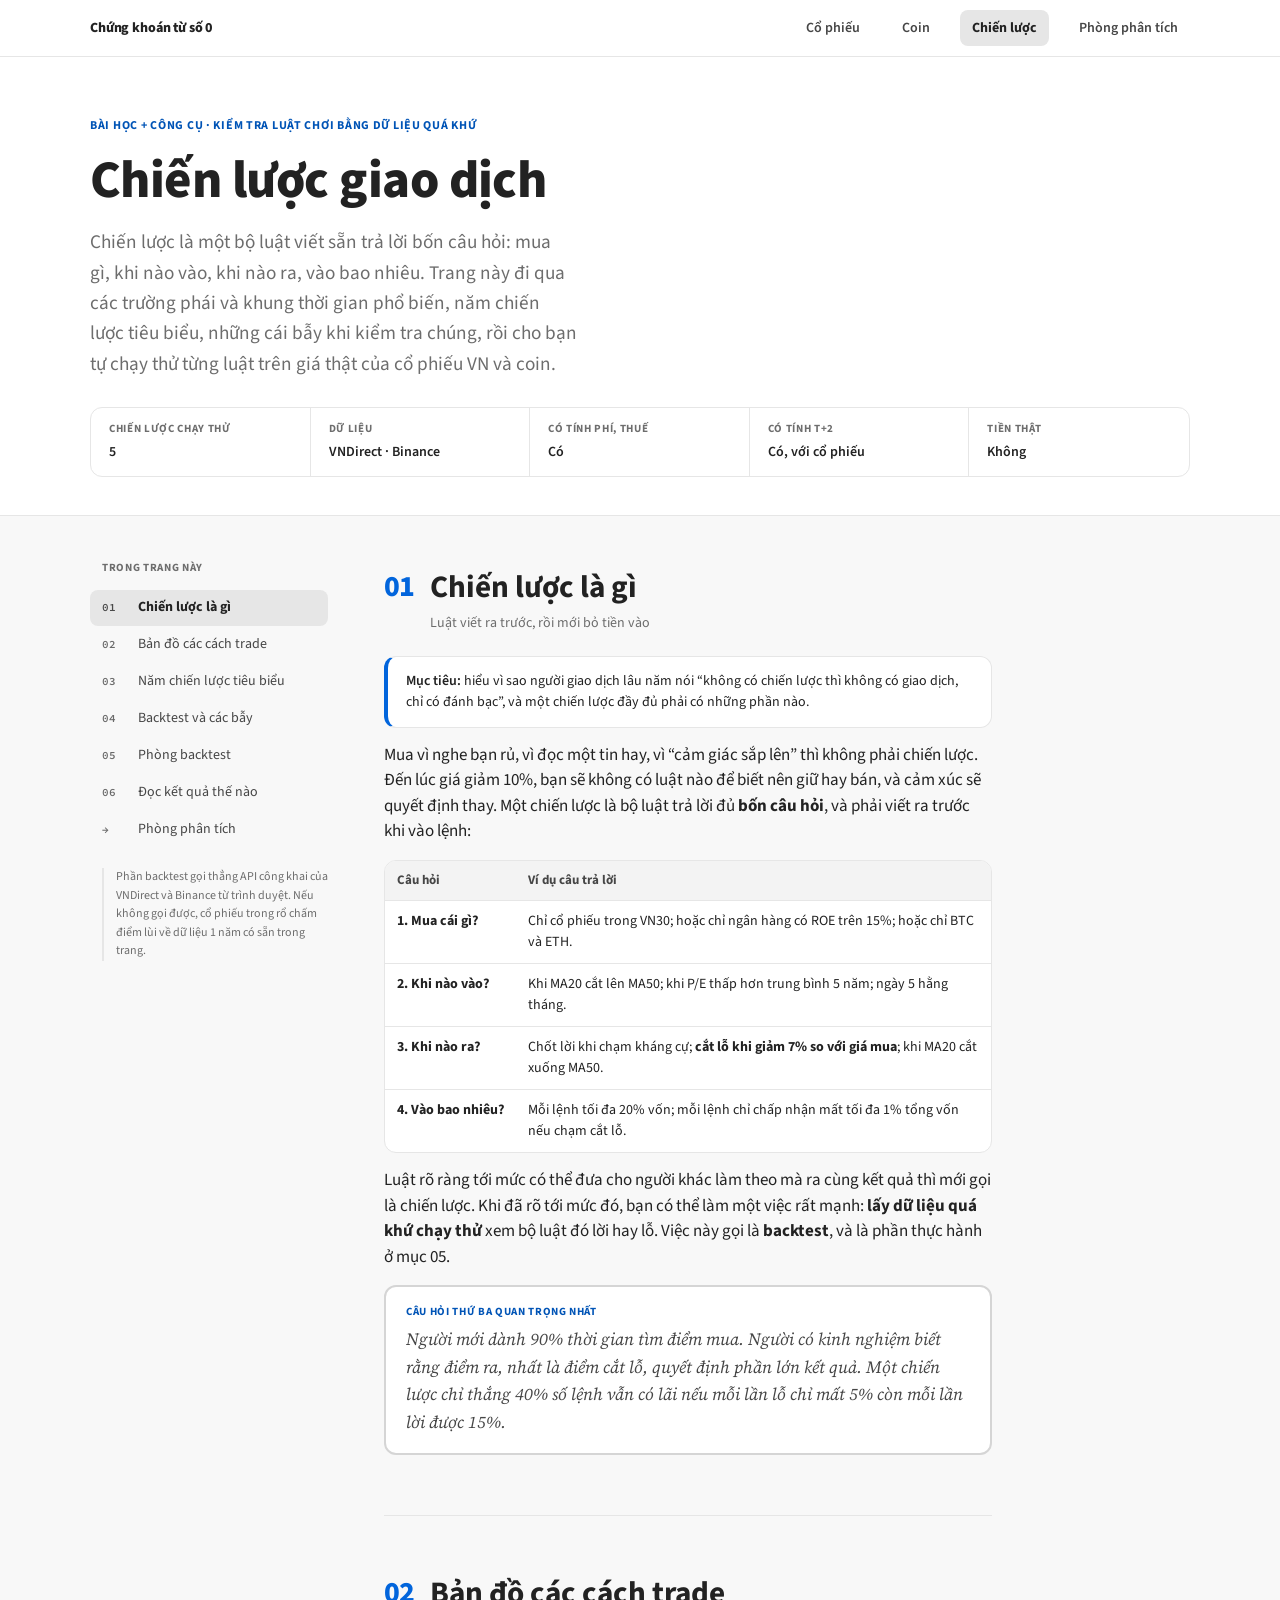
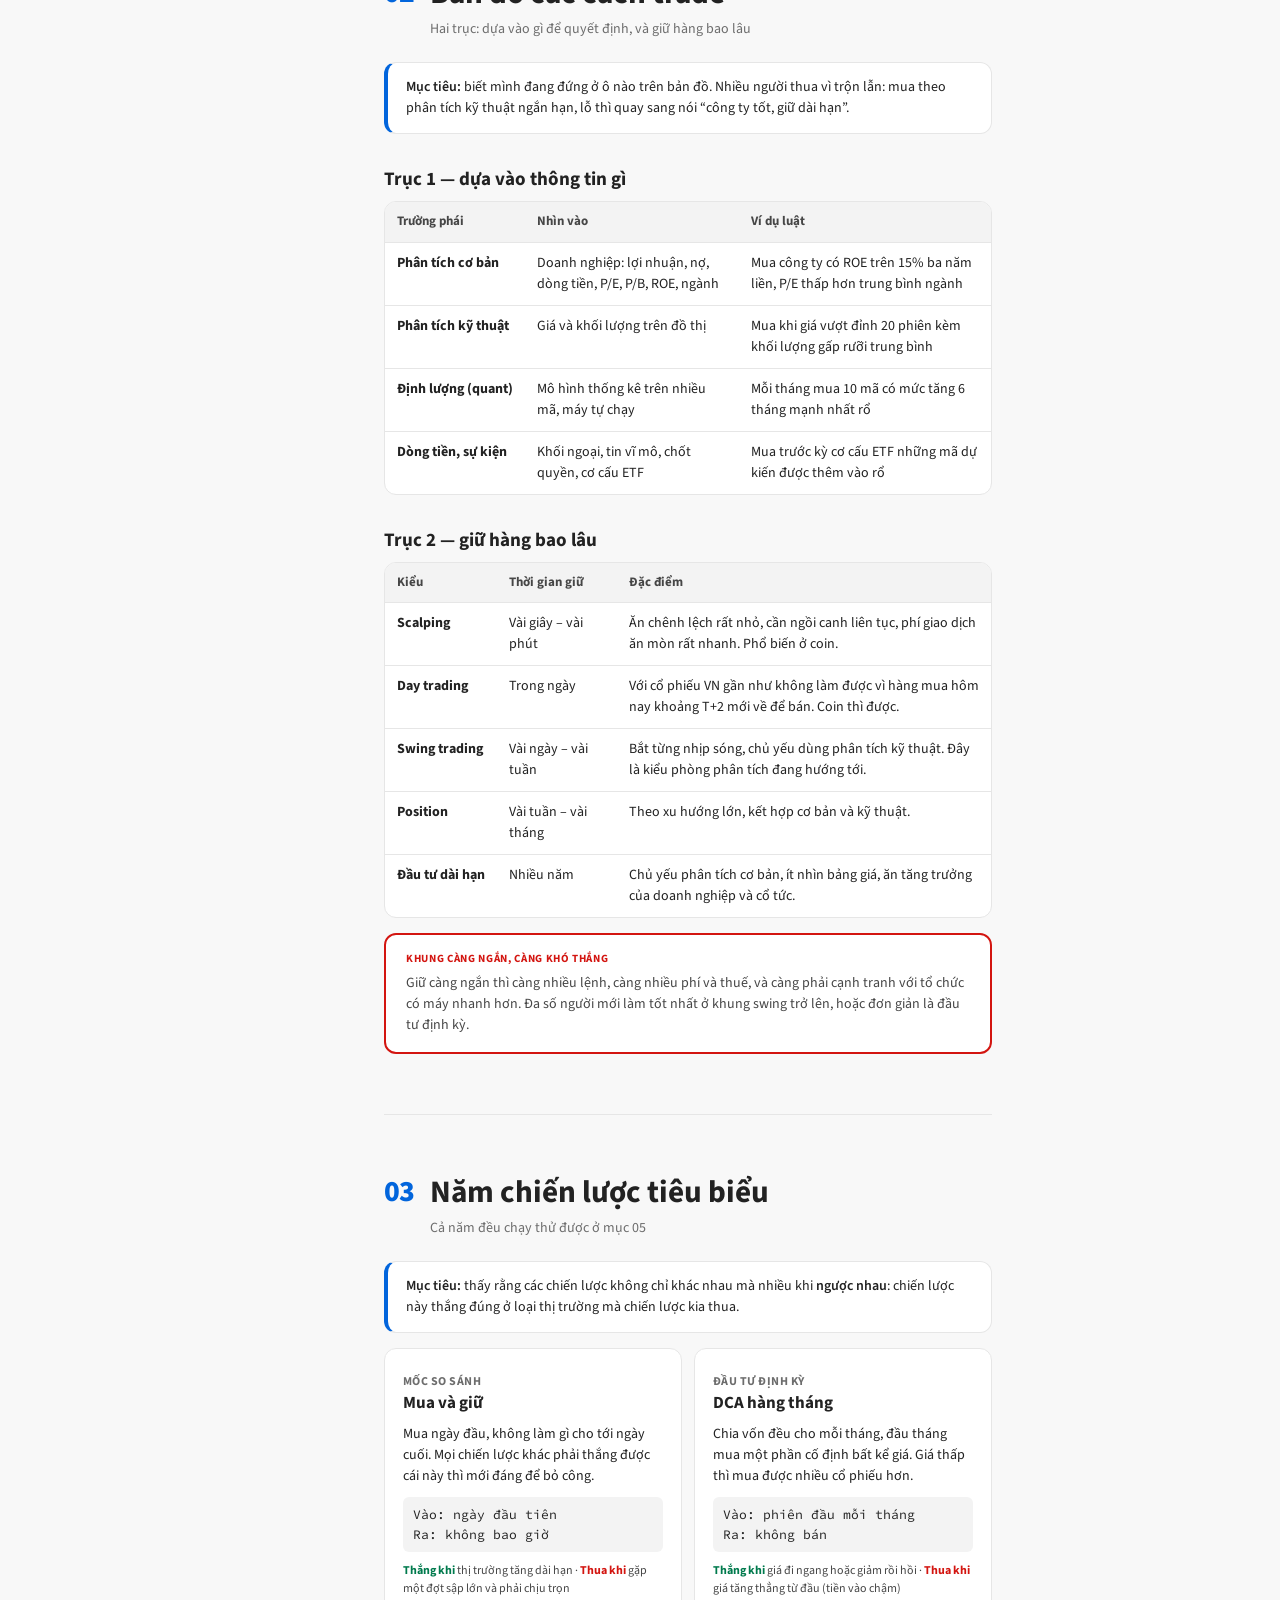
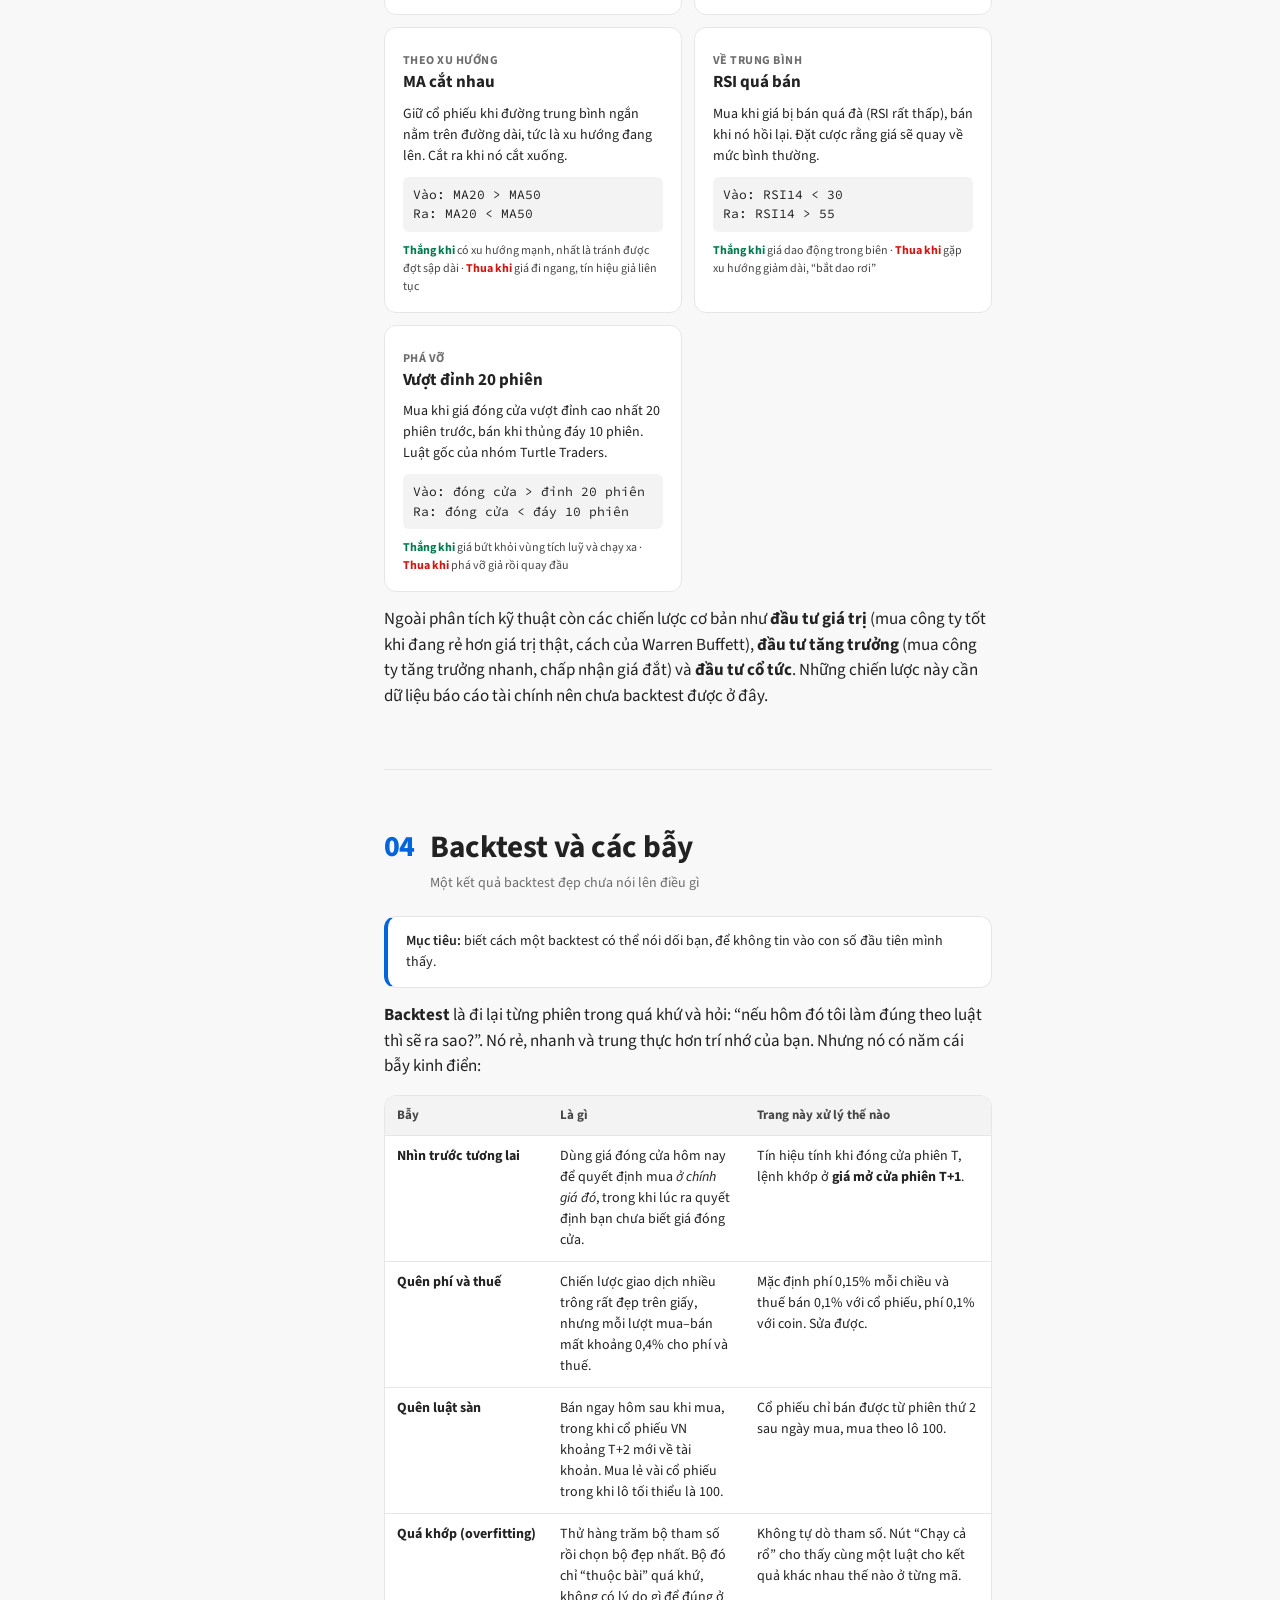
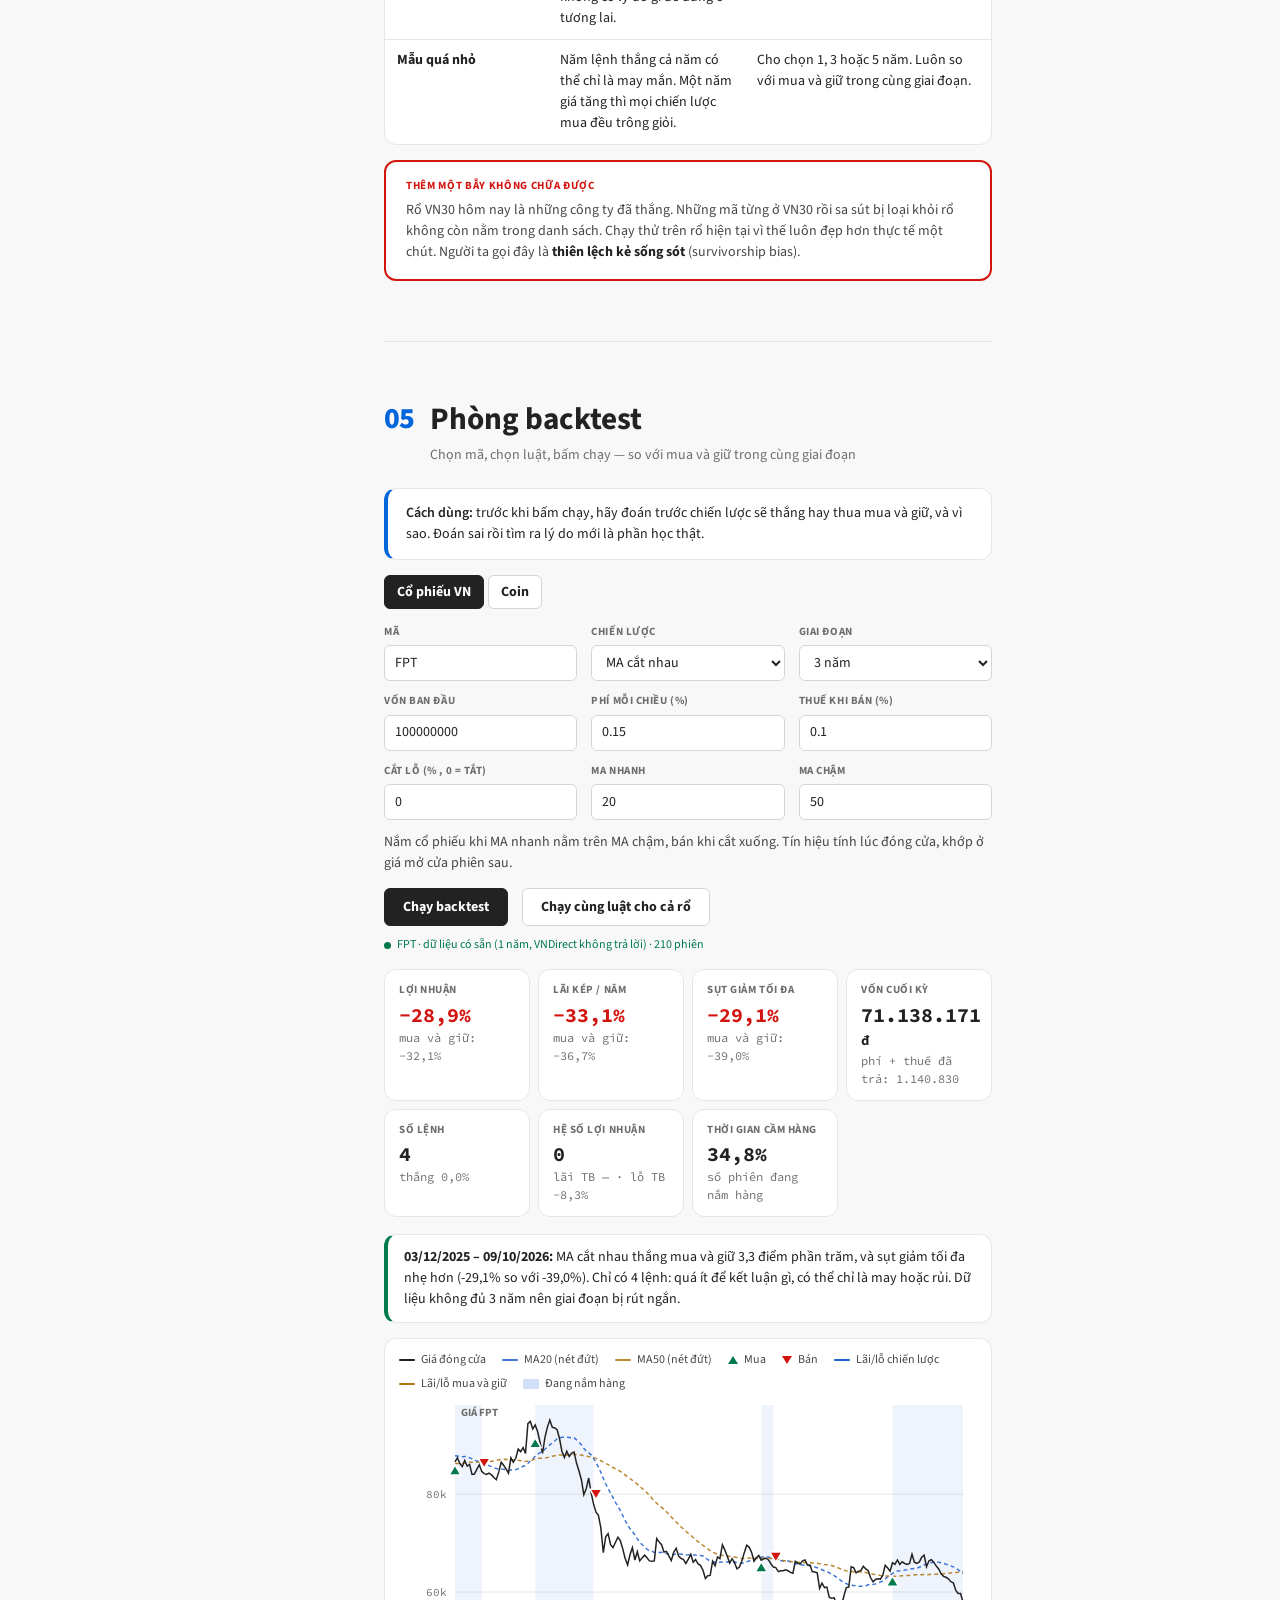
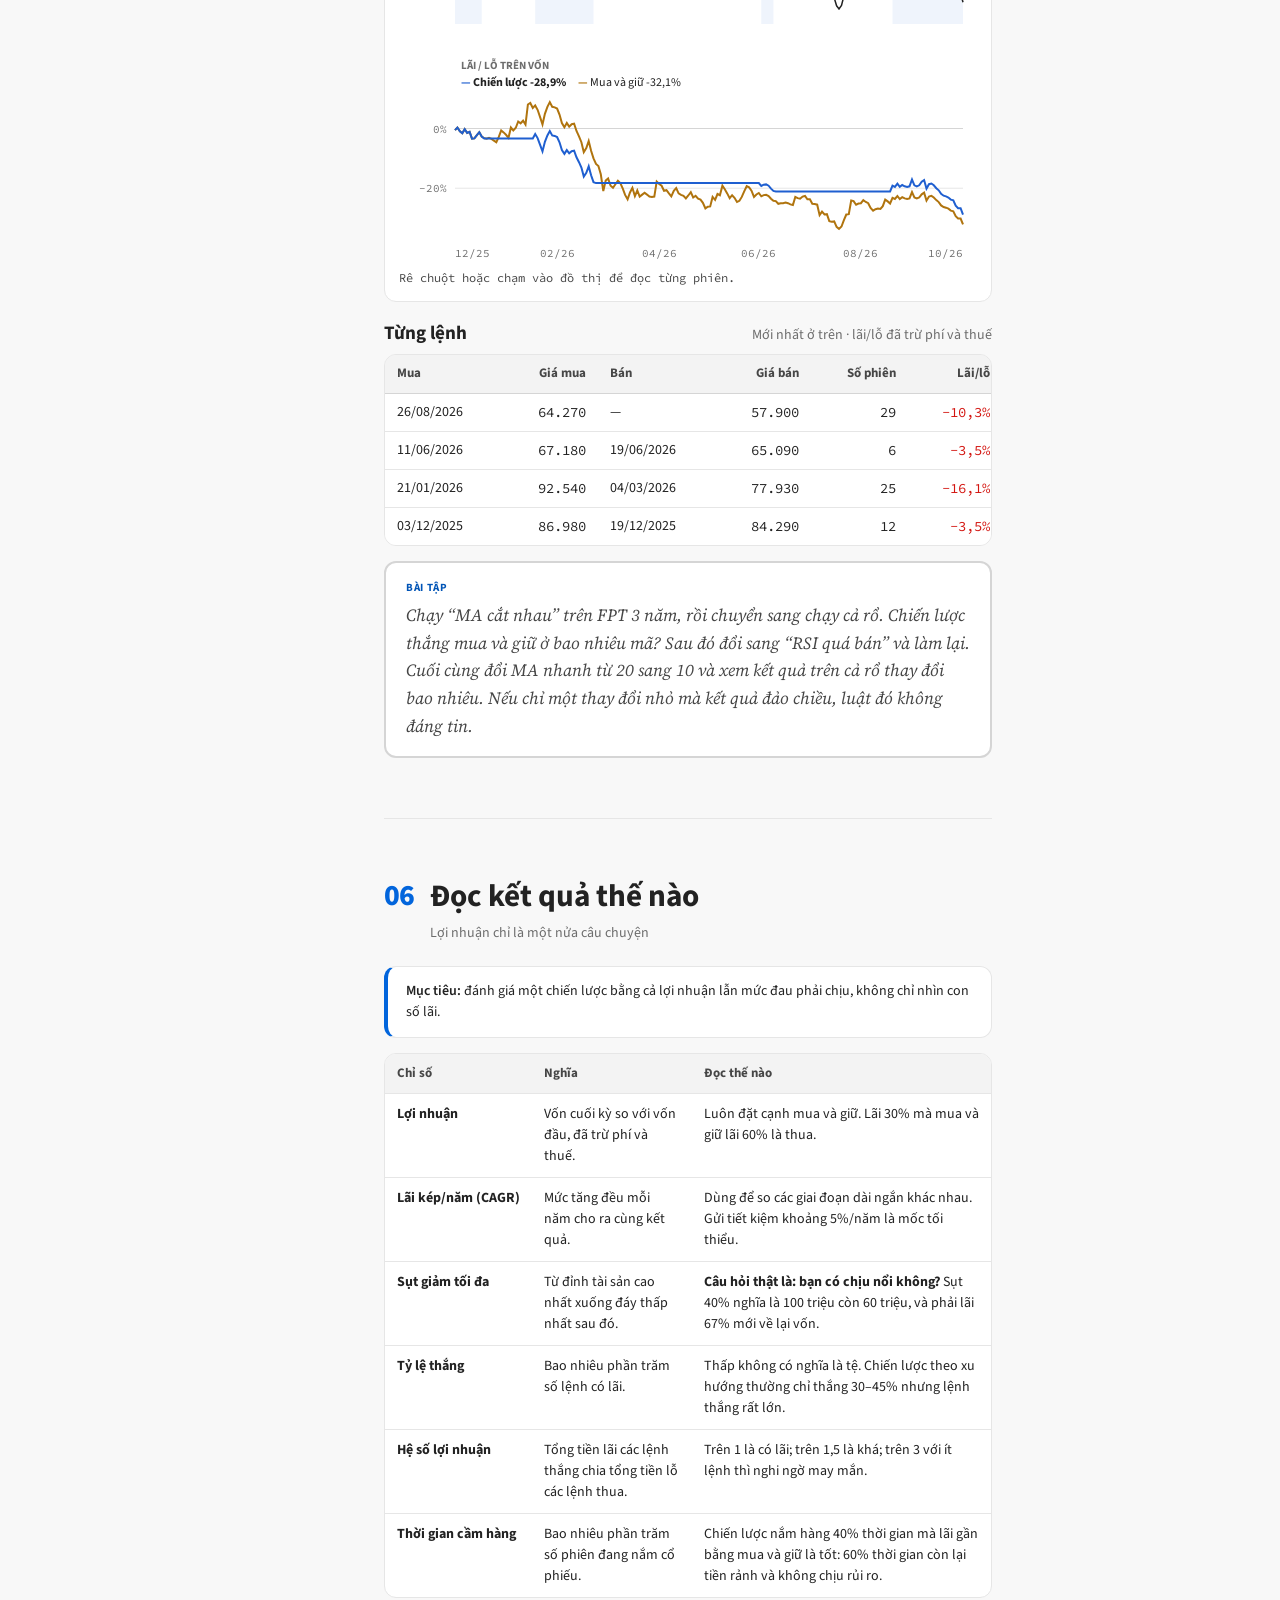
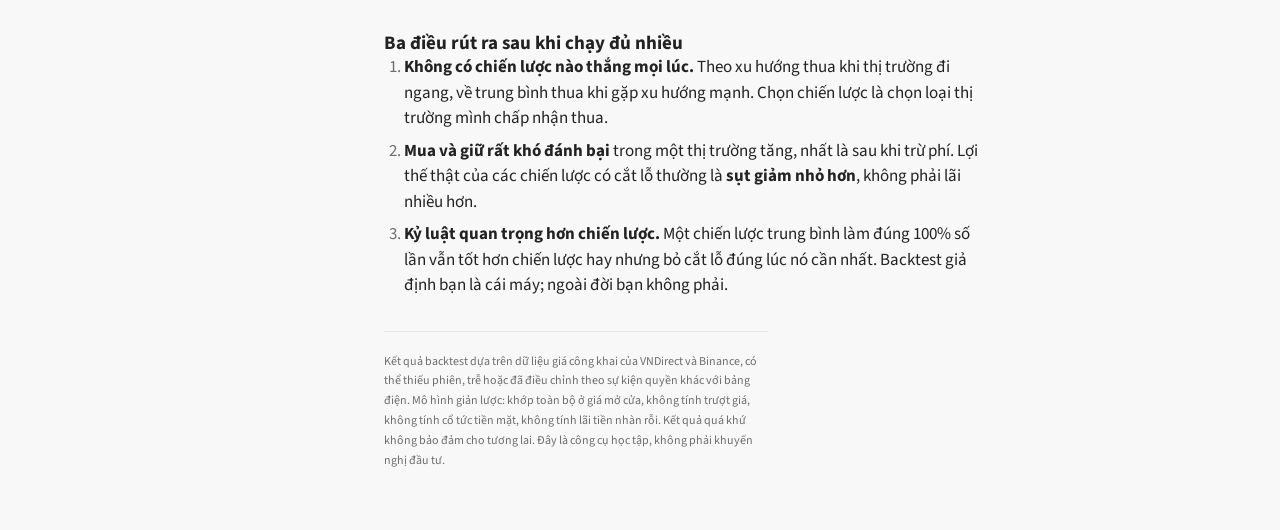
==== chien-luoc.html @ 1e50ca46 "Thêm trang chiến lược: bài học các cách trade và phòng backtest Trang chien-luoc.html giải thích chi" ====
<!doctype html>
<html lang="vi">
<head>
<meta charset="utf-8">
<meta name="viewport" content="width=device-width, initial-scale=1">
<style>
:root{color-scheme:light}
@media (prefers-color-scheme:dark){:root:not([data-theme="light"]){color-scheme:dark}}
:root[data-theme="dark"]{color-scheme:dark}
img{max-width:100%}
[hidden]{display:none!important}
</style>
<title>Chiến lược · Chứng khoán từ số 0</title>
<meta name="description" content="Chiến lược đầu tư là gì, các trường phái và khung thời gian giao dịch, kèm phòng backtest chạy năm chiến lược trên giá thật của cổ phiếu VN và coin.">
<link rel="icon" href="data:image/svg+xml,%3Csvg xmlns=%27http://www.w3.org/2000/svg%27 viewBox=%270 0 32 32%27%3E%3Crect x=%274%27 y=%2712%27 width=%276%27 height=%2712%27 fill=%27%23007A4D%27/%3E%3Crect x=%276%27 y=%276%27 width=%272%27 height=%2722%27 fill=%27%23007A4D%27/%3E%3Crect x=%2718%27 y=%278%27 width=%276%27 height=%2714%27 fill=%27%23D31510%27/%3E%3Crect x=%2720%27 y=%274%27 width=%272%27 height=%2724%27 fill=%27%23D31510%27/%3E%3C/svg%3E">
<link rel="preconnect" href="https://fonts.googleapis.com">
<link rel="preconnect" href="https://fonts.gstatic.com" crossorigin>
<link rel="stylesheet" href="https://fonts.googleapis.com/css2?family=Source+Sans+3:wght@400;600;700;800&family=Source+Serif+4:ital,opsz,wght@1,8..60,400;1,8..60,600&family=Source+Code+Pro:wght@400;500;700&display=swap">
<link rel="stylesheet" href="assets/site.css">
<style>
/* ---- màu riêng cho đồ thị backtest (đã kiểm tra tách biệt cho người mù màu, cả hai nền) ---- */
:root{ --s-strat:#1F5FD0; --s-bh:#B0740E }
@media (prefers-color-scheme:dark){ :root:not([data-theme="light"]){ --s-strat:#4A86E8; --s-bh:#B5801C } }
:root[data-theme="dark"]{ --s-strat:#4A86E8; --s-bh:#B5801C }

.num{ font-variant-numeric:tabular-nums }
.lbl{ font-size:11px; font-weight:700; letter-spacing:.06em; text-transform:uppercase; color:var(--muted) }
.card{ background:var(--surface); border:1px solid var(--line-soft); border-radius:var(--radius); padding:16px 18px }

table.rules{ border-collapse:collapse; width:100%; font-size:var(--fs-sm) }
table.rules th, table.rules td{ text-align:left; vertical-align:top; padding:10px 12px; border-bottom:1px solid var(--line-soft) }
table.rules th{ background:var(--surface-2); color:var(--ink-2); font-weight:700; font-size:13px; white-space:nowrap }
table.rules tr:last-child td{ border-bottom:0 }
table.rules td:first-child{ font-weight:700; white-space:nowrap }

/* ---- thẻ chiến lược ---- */
.strats{ display:grid; gap:12px; grid-template-columns:repeat(auto-fit,minmax(250px,1fr)); margin-top:15px }
.strats .card h4{ margin:0 0 4px; font-size:var(--fs-base) }
.strats .card .kind{ font-size:var(--fs-xs); color:var(--muted); font-weight:700; letter-spacing:.04em; text-transform:uppercase }
.strats .card p{ margin:8px 0 0; font-size:var(--fs-sm) }
.strats .card .rule{ font-family:var(--font-mono); font-size:13px; background:var(--surface-2); border-radius:6px; padding:8px 10px; margin-top:10px; line-height:1.5 }
.strats .card .when{ font-size:var(--fs-xs); color:var(--ink-2); margin-top:10px }
.strats .card .when b{ color:var(--up) } .strats .card .when i{ font-style:normal; font-weight:700; color:var(--down) }

/* ---- bảng điều khiển backtest ---- */
.bt-ctl{ display:grid; gap:12px 14px; grid-template-columns:repeat(auto-fit,minmax(150px,1fr)); margin-top:15px }
.bt-ctl label{ display:flex; flex-direction:column; gap:5px; font-size:11px; font-weight:700; letter-spacing:.05em; text-transform:uppercase; color:var(--muted) }
.bt-ctl input, .bt-ctl select{ font:inherit; font-size:var(--fs-sm); text-transform:none; letter-spacing:0; font-weight:400;
  min-height:36px; padding:0 10px; border:1px solid var(--line); border-radius:6px; background:var(--surface); color:var(--ink); width:100% }
.bt-ctl input:focus-visible, .bt-ctl select:focus-visible, .chip:focus-visible, .btn:focus-visible{ outline:2px solid var(--floor); outline-offset:2px }
.bt-params{ display:contents }
.chips{ display:flex; flex-wrap:wrap; gap:4px }
.chip{ font:700 var(--fs-sm)/1 var(--font-body); color:var(--ink); border:1px solid var(--line);
  border-radius:6px; min-height:34px; padding:0 12px; background:var(--surface); cursor:pointer }
.chip:hover{ background:var(--surface-2) }
.chip.on{ background:var(--ink); color:var(--surface); border-color:var(--ink) }
.bt-row{ display:flex; flex-wrap:wrap; gap:10px 14px; align-items:center; margin-top:14px }
.btn{ font:700 var(--fs-sm)/1 var(--font-body); min-height:38px; padding:0 18px; border-radius:6px; cursor:pointer;
  border:1px solid var(--ink); background:var(--ink); color:var(--surface) }
.btn.ghost{ background:var(--surface); color:var(--ink); border-color:var(--line) }
.btn.ghost:hover{ background:var(--surface-2) }
.btn[disabled]{ opacity:.5; cursor:progress }
.bt-desc{ margin-top:12px; font-size:var(--fs-sm); color:var(--ink-2) }

/* ---- kết quả ---- */
.kpis{ display:grid; gap:8px; grid-template-columns:repeat(auto-fit,minmax(140px,1fr)); margin-top:15px }
.kpi{ background:var(--surface); border:1px solid var(--line-soft); border-radius:var(--radius); padding:12px 14px }
.kpi dt{ font-size:11px; font-weight:700; letter-spacing:.05em; text-transform:uppercase; color:var(--muted) }
.kpi dd{ margin:4px 0 0; font-family:var(--font-mono); font-size:1.25rem; font-weight:700; line-height:1.15 }
.kpi .vs{ display:block; margin-top:3px; font-family:var(--font-mono); font-size:var(--fs-xs); font-weight:400; color:var(--muted) }
.c-up{ color:var(--up) } .c-down{ color:var(--down) }
.verdict{ margin-top:15px; padding:12px 16px; border:1px solid var(--line-soft); border-left:4px solid var(--muted);
  border-radius:var(--radius); background:var(--surface); font-size:var(--fs-sm) }
.verdict.win{ border-left-color:var(--up) } .verdict.lose{ border-left-color:var(--down) }

.chart-card{ margin-top:15px; padding:12px 14px 10px }
.legend2{ display:flex; flex-wrap:wrap; gap:6px 16px; font-size:var(--fs-xs); color:var(--ink-2) }
.legend2 span{ display:inline-flex; align-items:center; gap:6px }
.legend2 i{ display:inline-block; width:16px; height:2px; border-radius:1px }
.legend2 .tri{ width:0; height:0; border-radius:0; background:none!important; border-left:5px solid transparent; border-right:5px solid transparent }
.legend2 .tri.u{ border-bottom:8px solid var(--up) } .legend2 .tri.d{ border-top:8px solid var(--down) }
.plot svg{ display:block; width:100%; height:auto; touch-action:pan-y }
.readout{ min-height:22px; margin-top:6px; font-family:var(--font-mono); font-size:var(--fs-xs); color:var(--ink-2); display:flex; flex-wrap:wrap; gap:4px 14px }
.readout b{ color:var(--ink) }

table.trades{ border-collapse:collapse; width:100%; min-width:720px; font-size:var(--fs-sm) }
table.trades th{ text-align:right; background:var(--surface-2); color:var(--ink-2); font-weight:700; font-size:13px; padding:9px 12px; border-bottom:1px solid var(--line); white-space:nowrap }
table.trades td{ text-align:right; padding:8px 12px; border-bottom:1px solid var(--line-soft); white-space:nowrap; font-family:var(--font-mono); font-variant-numeric:tabular-nums }
table.trades th.l, table.trades td.l{ text-align:left; font-family:var(--font-body) }
table.trades tr:last-child td{ border-bottom:0 }
table.trades tbody tr.click{ cursor:pointer }
table.trades tbody tr.click:hover td{ background:var(--surface-2) }
.tbl-cap{ display:flex; justify-content:space-between; align-items:baseline; gap:10px; flex-wrap:wrap; margin:20px 0 8px }
.tbl-cap h3{ margin:0 }
.scroll-y{ max-height:420px; overflow:auto }
.err{ padding:10px 14px; border:1px solid var(--down); border-radius:var(--radius); color:var(--down); font-size:var(--fs-sm); margin-top:15px }
</style>
</head>
<body>
<nav class="topnav" aria-label="Các trang">
  <div class="wrap">
    <a class="brand" href="index.html">Chứng khoán từ số 0</a>
    <a class="nav" href="index.html">Cổ phiếu</a>
    <a class="nav" href="coin.html">Coin</a>
    <a class="nav" href="chien-luoc.html" aria-current="page">Chiến lược</a>
    <a class="nav" href="phan-tich.html">Phòng phân tích</a>
  </div>
</nav>

<header class="masthead">
  <div class="wrap">
    <p class="eyebrow">Bài học + công cụ · Kiểm tra luật chơi bằng dữ liệu quá khứ</p>
    <h1>Chiến lược giao dịch
      <span class="h1-sub">Chiến lược là một bộ luật viết sẵn trả lời bốn câu hỏi: mua gì, khi nào vào, khi nào ra, vào bao nhiêu. Trang này đi qua các trường phái và khung thời gian phổ biến, năm chiến lược tiêu biểu, những cái bẫy khi kiểm tra chúng, rồi cho bạn tự chạy thử từng luật trên giá thật của cổ phiếu VN và coin.</span>
    </h1>
    <dl class="facts">
      <div class="fact"><dt>Chiến lược chạy thử</dt><dd>5</dd></div>
      <div class="fact"><dt>Dữ liệu</dt><dd>VNDirect · Binance</dd></div>
      <div class="fact"><dt>Có tính phí, thuế</dt><dd>Có</dd></div>
      <div class="fact"><dt>Có tính T+2</dt><dd>Có, với cổ phiếu</dd></div>
      <div class="fact"><dt>Tiền thật</dt><dd>Không</dd></div>
    </dl>
  </div>
</header>

<div class="wrap shell">
  <nav class="rail" aria-label="Mục lục">
    <p class="rail-title">Trong trang này</p>
    <ol id="toc">
      <li><a href="#lagi"><span class="n">01</span><span>Chiến lược là gì</span></a></li>
      <li><a href="#bando"><span class="n">02</span><span>Bản đồ các cách trade</span></a></li>
      <li><a href="#namcach"><span class="n">03</span><span>Năm chiến lược tiêu biểu</span></a></li>
      <li><a href="#batay"><span class="n">04</span><span>Backtest và các bẫy</span></a></li>
      <li><a href="#phong"><span class="n">05</span><span>Phòng backtest</span></a></li>
      <li><a href="#doc"><span class="n">06</span><span>Đọc kết quả thế nào</span></a></li>
      <li><a href="phan-tich.html"><span class="n">→</span><span>Phòng phân tích</span></a></li>
    </ol>
    <p class="rail-note">Phần backtest gọi thẳng API công khai của VNDirect và Binance từ trình duyệt. Nếu không gọi được, cổ phiếu trong rổ chấm điểm lùi về dữ liệu 1 năm có sẵn trong trang.</p>
  </nav>

  <main>

    <!-- ================= 01 ================= -->
    <section class="level" id="lagi">
      <div class="level-head">
        <span class="level-num">01</span>
        <div>
          <h2>Chiến lược là gì</h2>
          <p class="level-meta">Luật viết ra trước, rồi mới bỏ tiền vào</p>
        </div>
      </div>
      <p class="goal"><b>Mục tiêu:</b> hiểu vì sao người giao dịch lâu năm nói “không có chiến lược thì không có giao dịch, chỉ có đánh bạc”, và một chiến lược đầy đủ phải có những phần nào.</p>

      <p>Mua vì nghe bạn rủ, vì đọc một tin hay, vì “cảm giác sắp lên” thì không phải chiến lược. Đến lúc giá giảm 10%, bạn sẽ không có luật nào để biết nên giữ hay bán, và cảm xúc sẽ quyết định thay. Một chiến lược là bộ luật trả lời đủ <b>bốn câu hỏi</b>, và phải viết ra trước khi vào lệnh:</p>

      <div class="tbl-wrap">
        <table class="rules">
          <tr><th>Câu hỏi</th><th>Ví dụ câu trả lời</th></tr>
          <tr><td>1. Mua cái gì?</td><td>Chỉ cổ phiếu trong VN30; hoặc chỉ ngân hàng có ROE trên 15%; hoặc chỉ BTC và ETH.</td></tr>
          <tr><td>2. Khi nào vào?</td><td>Khi MA20 cắt lên MA50; khi P/E thấp hơn trung bình 5 năm; ngày 5 hằng tháng.</td></tr>
          <tr><td>3. Khi nào ra?</td><td>Chốt lời khi chạm kháng cự; <b>cắt lỗ khi giảm 7% so với giá mua</b>; khi MA20 cắt xuống MA50.</td></tr>
          <tr><td>4. Vào bao nhiêu?</td><td>Mỗi lệnh tối đa 20% vốn; mỗi lệnh chỉ chấp nhận mất tối đa 1% tổng vốn nếu chạm cắt lỗ.</td></tr>
        </table>
      </div>

      <p>Luật rõ ràng tới mức có thể đưa cho người khác làm theo mà ra cùng kết quả thì mới gọi là chiến lược. Khi đã rõ tới mức đó, bạn có thể làm một việc rất mạnh: <b>lấy dữ liệu quá khứ chạy thử</b> xem bộ luật đó lời hay lỗ. Việc này gọi là <b>backtest</b>, và là phần thực hành ở mục 05.</p>

      <p class="aside"><b>Câu hỏi thứ ba quan trọng nhất</b>Người mới dành 90% thời gian tìm điểm mua. Người có kinh nghiệm biết rằng điểm ra, nhất là điểm cắt lỗ, quyết định phần lớn kết quả. Một chiến lược chỉ thắng 40% số lệnh vẫn có lãi nếu mỗi lần lỗ chỉ mất 5% còn mỗi lần lời được 15%.</p>
    </section>

    <!-- ================= 02 ================= -->
    <section class="level" id="bando">
      <div class="level-head">
        <span class="level-num">02</span>
        <div>
          <h2>Bản đồ các cách trade</h2>
          <p class="level-meta">Hai trục: dựa vào gì để quyết định, và giữ hàng bao lâu</p>
        </div>
      </div>
      <p class="goal"><b>Mục tiêu:</b> biết mình đang đứng ở ô nào trên bản đồ. Nhiều người thua vì trộn lẫn: mua theo phân tích kỹ thuật ngắn hạn, lỗ thì quay sang nói “công ty tốt, giữ dài hạn”.</p>

      <h3>Trục 1 — dựa vào thông tin gì</h3>
      <div class="tbl-wrap">
        <table class="rules">
          <tr><th>Trường phái</th><th>Nhìn vào</th><th>Ví dụ luật</th></tr>
          <tr><td>Phân tích cơ bản</td><td>Doanh nghiệp: lợi nhuận, nợ, dòng tiền, P/E, P/B, ROE, ngành</td><td>Mua công ty có ROE trên 15% ba năm liền, P/E thấp hơn trung bình ngành</td></tr>
          <tr><td>Phân tích kỹ thuật</td><td>Giá và khối lượng trên đồ thị</td><td>Mua khi giá vượt đỉnh 20 phiên kèm khối lượng gấp rưỡi trung bình</td></tr>
          <tr><td>Định lượng (quant)</td><td>Mô hình thống kê trên nhiều mã, máy tự chạy</td><td>Mỗi tháng mua 10 mã có mức tăng 6 tháng mạnh nhất rổ</td></tr>
          <tr><td>Dòng tiền, sự kiện</td><td>Khối ngoại, tin vĩ mô, chốt quyền, cơ cấu ETF</td><td>Mua trước kỳ cơ cấu ETF những mã dự kiến được thêm vào rổ</td></tr>
        </table>
      </div>

      <h3>Trục 2 — giữ hàng bao lâu</h3>
      <div class="tbl-wrap">
        <table class="rules">
          <tr><th>Kiểu</th><th>Thời gian giữ</th><th>Đặc điểm</th></tr>
          <tr><td>Scalping</td><td>Vài giây – vài phút</td><td>Ăn chênh lệch rất nhỏ, cần ngồi canh liên tục, phí giao dịch ăn mòn rất nhanh. Phổ biến ở coin.</td></tr>
          <tr><td>Day trading</td><td>Trong ngày</td><td>Với cổ phiếu VN gần như không làm được vì hàng mua hôm nay khoảng T+2 mới về để bán. Coin thì được.</td></tr>
          <tr><td>Swing trading</td><td>Vài ngày – vài tuần</td><td>Bắt từng nhịp sóng, chủ yếu dùng phân tích kỹ thuật. Đây là kiểu phòng phân tích đang hướng tới.</td></tr>
          <tr><td>Position</td><td>Vài tuần – vài tháng</td><td>Theo xu hướng lớn, kết hợp cơ bản và kỹ thuật.</td></tr>
          <tr><td>Đầu tư dài hạn</td><td>Nhiều năm</td><td>Chủ yếu phân tích cơ bản, ít nhìn bảng giá, ăn tăng trưởng của doanh nghiệp và cổ tức.</td></tr>
        </table>
      </div>

      <p class="warn"><b>Khung càng ngắn, càng khó thắng</b>Giữ càng ngắn thì càng nhiều lệnh, càng nhiều phí và thuế, và càng phải cạnh tranh với tổ chức có máy nhanh hơn. Đa số người mới làm tốt nhất ở khung swing trở lên, hoặc đơn giản là đầu tư định kỳ.</p>
    </section>

    <!-- ================= 03 ================= -->
    <section class="level" id="namcach">
      <div class="level-head">
        <span class="level-num">03</span>
        <div>
          <h2>Năm chiến lược tiêu biểu</h2>
          <p class="level-meta">Cả năm đều chạy thử được ở mục 05</p>
        </div>
      </div>
      <p class="goal"><b>Mục tiêu:</b> thấy rằng các chiến lược không chỉ khác nhau mà nhiều khi <b>ngược nhau</b>: chiến lược này thắng đúng ở loại thị trường mà chiến lược kia thua.</p>

      <div class="strats">
        <div class="card">
          <p class="kind">Mốc so sánh</p>
          <h4>Mua và giữ</h4>
          <p>Mua ngày đầu, không làm gì cho tới ngày cuối. Mọi chiến lược khác phải thắng được cái này thì mới đáng để bỏ công.</p>
          <div class="rule">Vào: ngày đầu tiên<br>Ra: không bao giờ</div>
          <p class="when"><b>Thắng khi</b> thị trường tăng dài hạn · <i>Thua khi</i> gặp một đợt sập lớn và phải chịu trọn</p>
        </div>
        <div class="card">
          <p class="kind">Đầu tư định kỳ</p>
          <h4>DCA hàng tháng</h4>
          <p>Chia vốn đều cho mỗi tháng, đầu tháng mua một phần cố định bất kể giá. Giá thấp thì mua được nhiều cổ phiếu hơn.</p>
          <div class="rule">Vào: phiên đầu mỗi tháng<br>Ra: không bán</div>
          <p class="when"><b>Thắng khi</b> giá đi ngang hoặc giảm rồi hồi · <i>Thua khi</i> giá tăng thẳng từ đầu (tiền vào chậm)</p>
        </div>
        <div class="card">
          <p class="kind">Theo xu hướng</p>
          <h4>MA cắt nhau</h4>
          <p>Giữ cổ phiếu khi đường trung bình ngắn nằm trên đường dài, tức là xu hướng đang lên. Cắt ra khi nó cắt xuống.</p>
          <div class="rule">Vào: MA20 &gt; MA50<br>Ra: MA20 &lt; MA50</div>
          <p class="when"><b>Thắng khi</b> có xu hướng mạnh, nhất là tránh được đợt sập dài · <i>Thua khi</i> giá đi ngang, tín hiệu giả liên tục</p>
        </div>
        <div class="card">
          <p class="kind">Về trung bình</p>
          <h4>RSI quá bán</h4>
          <p>Mua khi giá bị bán quá đà (RSI rất thấp), bán khi nó hồi lại. Đặt cược rằng giá sẽ quay về mức bình thường.</p>
          <div class="rule">Vào: RSI14 &lt; 30<br>Ra: RSI14 &gt; 55</div>
          <p class="when"><b>Thắng khi</b> giá dao động trong biên · <i>Thua khi</i> gặp xu hướng giảm dài, “bắt dao rơi”</p>
        </div>
        <div class="card">
          <p class="kind">Phá vỡ</p>
          <h4>Vượt đỉnh 20 phiên</h4>
          <p>Mua khi giá đóng cửa vượt đỉnh cao nhất 20 phiên trước, bán khi thủng đáy 10 phiên. Luật gốc của nhóm Turtle Traders.</p>
          <div class="rule">Vào: đóng cửa &gt; đỉnh 20 phiên<br>Ra: đóng cửa &lt; đáy 10 phiên</div>
          <p class="when"><b>Thắng khi</b> giá bứt khỏi vùng tích luỹ và chạy xa · <i>Thua khi</i> phá vỡ giả rồi quay đầu</p>
        </div>
      </div>

      <p style="margin-top:15px">Ngoài phân tích kỹ thuật còn các chiến lược cơ bản như <b>đầu tư giá trị</b> (mua công ty tốt khi đang rẻ hơn giá trị thật, cách của Warren Buffett), <b>đầu tư tăng trưởng</b> (mua công ty tăng trưởng nhanh, chấp nhận giá đắt) và <b>đầu tư cổ tức</b>. Những chiến lược này cần dữ liệu báo cáo tài chính nên chưa backtest được ở đây.</p>
    </section>

    <!-- ================= 04 ================= -->
    <section class="level" id="batay">
      <div class="level-head">
        <span class="level-num">04</span>
        <div>
          <h2>Backtest và các bẫy</h2>
          <p class="level-meta">Một kết quả backtest đẹp chưa nói lên điều gì</p>
        </div>
      </div>
      <p class="goal"><b>Mục tiêu:</b> biết cách một backtest có thể nói dối bạn, để không tin vào con số đầu tiên mình thấy.</p>

      <p><b>Backtest</b> là đi lại từng phiên trong quá khứ và hỏi: “nếu hôm đó tôi làm đúng theo luật thì sẽ ra sao?”. Nó rẻ, nhanh và trung thực hơn trí nhớ của bạn. Nhưng nó có năm cái bẫy kinh điển:</p>

      <div class="tbl-wrap">
        <table class="rules">
          <tr><th>Bẫy</th><th>Là gì</th><th>Trang này xử lý thế nào</th></tr>
          <tr><td>Nhìn trước tương lai</td><td>Dùng giá đóng cửa hôm nay để quyết định mua <i>ở chính giá đó</i>, trong khi lúc ra quyết định bạn chưa biết giá đóng cửa.</td><td>Tín hiệu tính khi đóng cửa phiên T, lệnh khớp ở <b>giá mở cửa phiên T+1</b>.</td></tr>
          <tr><td>Quên phí và thuế</td><td>Chiến lược giao dịch nhiều trông rất đẹp trên giấy, nhưng mỗi lượt mua–bán mất khoảng 0,4% cho phí và thuế.</td><td>Mặc định phí 0,15% mỗi chiều và thuế bán 0,1% với cổ phiếu, phí 0,1% với coin. Sửa được.</td></tr>
          <tr><td>Quên luật sàn</td><td>Bán ngay hôm sau khi mua, trong khi cổ phiếu VN khoảng T+2 mới về tài khoản. Mua lẻ vài cổ phiếu trong khi lô tối thiểu là 100.</td><td>Cổ phiếu chỉ bán được từ phiên thứ 2 sau ngày mua, mua theo lô 100.</td></tr>
          <tr><td>Quá khớp (overfitting)</td><td>Thử hàng trăm bộ tham số rồi chọn bộ đẹp nhất. Bộ đó chỉ “thuộc bài” quá khứ, không có lý do gì để đúng ở tương lai.</td><td>Không tự dò tham số. Nút “Chạy cả rổ” cho thấy cùng một luật cho kết quả khác nhau thế nào ở từng mã.</td></tr>
          <tr><td>Mẫu quá nhỏ</td><td>Năm lệnh thắng cả năm có thể chỉ là may mắn. Một năm giá tăng thì mọi chiến lược mua đều trông giỏi.</td><td>Cho chọn 1, 3 hoặc 5 năm. Luôn so với mua và giữ trong cùng giai đoạn.</td></tr>
        </table>
      </div>

      <p class="warn"><b>Thêm một bẫy không chữa được</b>Rổ VN30 hôm nay là những công ty đã thắng. Những mã từng ở VN30 rồi sa sút bị loại khỏi rổ không còn nằm trong danh sách. Chạy thử trên rổ hiện tại vì thế luôn đẹp hơn thực tế một chút. Người ta gọi đây là <b>thiên lệch kẻ sống sót</b> (survivorship bias).</p>
    </section>

    <!-- ================= 05 ================= -->
    <section class="level" id="phong">
      <div class="level-head">
        <span class="level-num">05</span>
        <div>
          <h2>Phòng backtest</h2>
          <p class="level-meta">Chọn mã, chọn luật, bấm chạy — so với mua và giữ trong cùng giai đoạn</p>
        </div>
      </div>
      <p class="goal"><b>Cách dùng:</b> trước khi bấm chạy, hãy đoán trước chiến lược sẽ thắng hay thua mua và giữ, và vì sao. Đoán sai rồi tìm ra lý do mới là phần học thật.</p>

      <div class="chips" id="kind" role="group" aria-label="Loại tài sản" style="margin-top:15px">
        <button type="button" class="chip on" data-k="vn">Cổ phiếu VN</button>
        <button type="button" class="chip" data-k="coin">Coin</button>
      </div>

      <div class="bt-ctl">
        <label>Mã<input id="sym" list="sym-list" value="FPT" autocomplete="off" spellcheck="false"></label>
        <datalist id="sym-list"></datalist>
        <label>Chiến lược
          <select id="strat">
            <option value="bh">Mua và giữ</option>
            <option value="dca">DCA hàng tháng</option>
            <option value="ma" selected>MA cắt nhau</option>
            <option value="rsi">RSI quá bán</option>
            <option value="bo">Vượt đỉnh N phiên</option>
          </select>
        </label>
        <label>Giai đoạn
          <select id="years">
            <option value="1">1 năm</option>
            <option value="3" selected>3 năm</option>
            <option value="5">5 năm</option>
          </select>
        </label>
        <label>Vốn ban đầu<input id="cap" type="number" min="1" step="1" value="100000000" inputmode="numeric"></label>
        <label>Phí mỗi chiều (%)<input id="fee" type="number" min="0" step="0.01" value="0.15"></label>
        <label>Thuế khi bán (%)<input id="tax" type="number" min="0" step="0.01" value="0.1"></label>
        <label>Cắt lỗ (% , 0 = tắt)<input id="stop" type="number" min="0" max="50" step="0.5" value="0"></label>
        <div class="bt-params" id="params"></div>
      </div>
      <p class="bt-desc" id="desc"></p>

      <div class="bt-row">
        <button type="button" class="btn" id="run">Chạy backtest</button>
        <button type="button" class="btn ghost" id="basket">Chạy cùng luật cho cả rổ</button>
        <span class="lab-status" id="stt">chưa chạy</span>
      </div>

      <div id="err" class="err" hidden></div>

      <div id="out" hidden>
        <dl class="kpis" id="kpis"></dl>
        <div class="verdict" id="verdict"></div>

        <div class="card chart-card">
          <div class="legend2" id="legend"></div>
          <div class="plot"><svg id="chart" viewBox="0 0 900 470" style="aspect-ratio:auto" role="img" aria-label="Đồ thị giá kèm điểm mua bán, và đồ thị lãi lỗ của chiến lược so với mua và giữ"></svg></div>
          <div class="readout" id="readout"><span class="c-muted">Rê chuột hoặc chạm vào đồ thị để đọc từng phiên.</span></div>
        </div>

        <div class="tbl-cap"><h3>Từng lệnh</h3><span class="lab-hint" id="tr-note"></span></div>
        <div class="tbl-wrap scroll-y">
          <table class="trades">
            <thead id="tr-head"></thead>
            <tbody id="tr-rows"></tbody>
          </table>
        </div>
      </div>

      <div id="bk" hidden>
        <div class="tbl-cap"><h3 id="bk-title">Cùng luật trên cả rổ</h3><span class="lab-hint">Bấm vào một dòng để chạy chi tiết mã đó</span></div>
        <div class="verdict" id="bk-sum"></div>
        <div class="tbl-wrap scroll-y" style="margin-top:12px">
          <table class="trades">
            <thead><tr><th class="l">Mã</th><th>Chiến lược</th><th>Mua và giữ</th><th>Chênh</th><th>Sụt tối đa</th><th>Sụt tối đa (giữ)</th><th>Số lệnh</th><th>Tỷ lệ thắng</th></tr></thead>
            <tbody id="bk-rows"></tbody>
          </table>
        </div>
      </div>

      <p class="aside" style="margin-top:15px"><b>Bài tập</b>Chạy “MA cắt nhau” trên FPT 3 năm, rồi chuyển sang chạy cả rổ. Chiến lược thắng mua và giữ ở bao nhiêu mã? Sau đó đổi sang “RSI quá bán” và làm lại. Cuối cùng đổi MA nhanh từ 20 sang 10 và xem kết quả trên cả rổ thay đổi bao nhiêu. Nếu chỉ một thay đổi nhỏ mà kết quả đảo chiều, luật đó không đáng tin.</p>
    </section>

    <!-- ================= 06 ================= -->
    <section class="level" id="doc">
      <div class="level-head">
        <span class="level-num">06</span>
        <div>
          <h2>Đọc kết quả thế nào</h2>
          <p class="level-meta">Lợi nhuận chỉ là một nửa câu chuyện</p>
        </div>
      </div>
      <p class="goal"><b>Mục tiêu:</b> đánh giá một chiến lược bằng cả lợi nhuận lẫn mức đau phải chịu, không chỉ nhìn con số lãi.</p>

      <div class="tbl-wrap">
        <table class="rules">
          <tr><th>Chỉ số</th><th>Nghĩa</th><th>Đọc thế nào</th></tr>
          <tr><td>Lợi nhuận</td><td>Vốn cuối kỳ so với vốn đầu, đã trừ phí và thuế.</td><td>Luôn đặt cạnh mua và giữ. Lãi 30% mà mua và giữ lãi 60% là thua.</td></tr>
          <tr><td>Lãi kép/năm (CAGR)</td><td>Mức tăng đều mỗi năm cho ra cùng kết quả.</td><td>Dùng để so các giai đoạn dài ngắn khác nhau. Gửi tiết kiệm khoảng 5%/năm là mốc tối thiểu.</td></tr>
          <tr><td>Sụt giảm tối đa</td><td>Từ đỉnh tài sản cao nhất xuống đáy thấp nhất sau đó.</td><td><b>Câu hỏi thật là: bạn có chịu nổi không?</b> Sụt 40% nghĩa là 100 triệu còn 60 triệu, và phải lãi 67% mới về lại vốn.</td></tr>
          <tr><td>Tỷ lệ thắng</td><td>Bao nhiêu phần trăm số lệnh có lãi.</td><td>Thấp không có nghĩa là tệ. Chiến lược theo xu hướng thường chỉ thắng 30–45% nhưng lệnh thắng rất lớn.</td></tr>
          <tr><td>Hệ số lợi nhuận</td><td>Tổng tiền lãi các lệnh thắng chia tổng tiền lỗ các lệnh thua.</td><td>Trên 1 là có lãi; trên 1,5 là khá; trên 3 với ít lệnh thì nghi ngờ may mắn.</td></tr>
          <tr><td>Thời gian cầm hàng</td><td>Bao nhiêu phần trăm số phiên đang nắm cổ phiếu.</td><td>Chiến lược nắm hàng 40% thời gian mà lãi gần bằng mua và giữ là tốt: 60% thời gian còn lại tiền rảnh và không chịu rủi ro.</td></tr>
        </table>
      </div>

      <h3>Ba điều rút ra sau khi chạy đủ nhiều</h3>
      <ol class="steps">
        <li><b>Không có chiến lược nào thắng mọi lúc.</b> Theo xu hướng thua khi thị trường đi ngang, về trung bình thua khi gặp xu hướng mạnh. Chọn chiến lược là chọn loại thị trường mình chấp nhận thua.</li>
        <li><b>Mua và giữ rất khó đánh bại</b> trong một thị trường tăng, nhất là sau khi trừ phí. Lợi thế thật của các chiến lược có cắt lỗ thường là <b>sụt giảm nhỏ hơn</b>, không phải lãi nhiều hơn.</li>
        <li><b>Kỷ luật quan trọng hơn chiến lược.</b> Một chiến lược trung bình làm đúng 100% số lần vẫn tốt hơn chiến lược hay nhưng bỏ cắt lỗ đúng lúc nó cần nhất. Backtest giả định bạn là cái máy; ngoài đời bạn không phải.</li>
      </ol>

      <p class="disclaimer">Kết quả backtest dựa trên dữ liệu giá công khai của VNDirect và Binance, có thể thiếu phiên, trễ hoặc đã điều chỉnh theo sự kiện quyền khác với bảng điện. Mô hình giản lược: khớp toàn bộ ở giá mở cửa, không tính trượt giá, không tính cổ tức tiền mặt, không tính lãi tiền nhàn rỗi. Kết quả quá khứ không bảo đảm cho tương lai. Đây là công cụ học tập, không phải khuyến nghị đầu tư.</p>
    </section>

  </main>
</div>

<script src="assets/site.js"></script>
<script src="assets/market.js"></script>
<script>
/* ============================================================
   Phòng backtest — tải nến, sinh tín hiệu, khớp lệnh từng phiên
   ============================================================ */
(function(){
  'use strict';
  var $ = function(id){ return document.getElementById(id); };
  var NS = 'http://www.w3.org/2000/svg';

  /* ---------- định dạng ---------- */
  function fmtPct(x, sign){
    if (x === null || x === undefined || !isFinite(x)) return '—';
    var s = (x * 100).toLocaleString('vi-VN', { minimumFractionDigits:1, maximumFractionDigits:1 }) + '%';
    return sign && x > 0 ? '+' + s : s;
  }
  function fmtMoney(x){ return Math.round(x).toLocaleString('vi-VN'); }
  function fmtPx(x){
    if (S.kind === 'vn') return Math.round(x).toLocaleString('vi-VN');
    var d = x >= 100 ? 2 : x >= 1 ? 4 : 6;
    return x.toLocaleString('en-US', { maximumFractionDigits:d });
  }
  function dmy(s){ return s.slice(8,10) + '/' + s.slice(5,7) + '/' + s.slice(0,4); }
  function cls(x){ return x > 0 ? 'c-up' : x < 0 ? 'c-down' : ''; }
  function esc(s){ return String(s).replace(/[&<>"]/g, function(c){ return { '&':'&amp;','<':'&lt;','>':'&gt;','"':'&quot;' }[c]; }); }

  /* ---------- trạng thái ---------- */
  var S = { kind:'vn' };
  var DEF = {
    vn:   { sym:'FPT',     cap:100000000, fee:0.15, tax:0.1 },
    coin: { sym:'BTCUSDT', cap:10000,     fee:0.1,  tax:0 }
  };
  var STRATS = {
    bh:  { name:'Mua và giữ', params:[],
           desc:'Mua toàn bộ vốn ở giá mở cửa phiên đầu, giữ tới phiên cuối. Đây cũng là đường so sánh trên đồ thị.' },
    dca: { name:'DCA hàng tháng', params:[],
           desc:'Chia vốn đều cho số tháng trong giai đoạn, mua ở giá mở cửa phiên đầu mỗi tháng, không bán. Tiền chưa dùng tới nằm yên (không tính lãi).' },
    ma:  { name:'MA cắt nhau', params:[{ k:'f', label:'MA nhanh', v:20 }, { k:'s', label:'MA chậm', v:50 }],
           desc:'Nắm cổ phiếu khi MA nhanh nằm trên MA chậm, bán khi cắt xuống. Tín hiệu tính lúc đóng cửa, khớp ở giá mở cửa phiên sau.' },
    rsi: { name:'RSI quá bán', params:[{ k:'lo', label:'Mua khi RSI dưới', v:30 }, { k:'hi', label:'Bán khi RSI trên', v:55 }],
           desc:'Mua khi RSI 14 rơi xuống dưới ngưỡng quá bán, giữ tới khi RSI hồi lên trên ngưỡng bán.' },
    bo:  { name:'Vượt đỉnh N phiên', params:[{ k:'n', label:'Đỉnh N phiên', v:20 }, { k:'m', label:'Thoát khi thủng đáy M phiên', v:10 }],
           desc:'Mua khi giá đóng cửa vượt đỉnh cao nhất N phiên trước đó, bán khi đóng cửa thủng đáy thấp nhất M phiên trước đó.' }
  };

  /* ---------- tải dữ liệu ---------- */
  var cache = {};
  function loadLocal(sym){
    return fetch('data/bars/' + sym + '.json', { cache:'no-cache' })
      .then(function(r){ if (!r.ok) throw new Error('HTTP ' + r.status); return r.json(); })
      .then(function(d){ return (d.bars || []).map(function(b){ return b.slice(0, 6); }); });
  }
  function loadVN(sym, years){
    var days = Math.round(years * 365.25) + 400;   // thêm ~1 năm làm nền cho chỉ báo
    return Market.vnStock(sym, days).then(function(bars){ return { bars:bars, src:'VNDirect' }; })
      .catch(function(e){
        return loadLocal(sym).then(function(bars){
          if (!bars.length) throw e;
          return { bars:bars, src:'dữ liệu có sẵn (1 năm, VNDirect không trả lời)' };
        }, function(){ throw e; });
      });
  }
  var BN = ['https://api.binance.com', 'https://data-api.binance.vision'];
  function bnGet(qs){
    return fetch(BN[0] + '/api/v3/klines?' + qs, { cache:'no-store' })
      .then(function(r){ if (!r.ok) throw new Error('HTTP ' + r.status); return r.json(); })
      .catch(function(){
        return fetch(BN[1] + '/api/v3/klines?' + qs, { cache:'no-store' })
          .then(function(r){ if (!r.ok) throw new Error('Binance HTTP ' + r.status); return r.json(); });
      });
  }
  function loadCoin(sym, years){
    var need = Math.round(years * 365.25) + 400, out = [], end = null;
    function page(){
      var qs = 'symbol=' + encodeURIComponent(sym) + '&interval=1d&limit=1000' + (end ? '&endTime=' + end : '');
      return bnGet(qs).then(function(rows){
        if (!Array.isArray(rows)) throw new Error('Binance không trả dữ liệu cho ' + sym);
        out = rows.concat(out);
        if (rows.length === 1000 && out.length < need){ end = rows[0][0] - 1; return page(); }
      });
    }
    return page().then(function(){
      if (!out.length) throw new Error('Không có dữ liệu cho ' + sym);
      // bỏ nến ngày hôm nay chưa đóng
      if (out[out.length-1][6] > Date.now()) out.pop();
      return { src:'Binance', bars: out.map(function(r){
        return [Market.vnStamp(r[0], false), +r[1], +r[2], +r[3], +r[4], +r[5]];
      }) };
    });
  }
  function load(kind, sym, years){
    var key = kind + ':' + sym + ':' + years;
    if (!cache[key]) {
      cache[key] = (kind === 'vn' ? loadVN(sym, years) : loadCoin(sym, years));
      cache[key].catch(function(){ delete cache[key]; });
    }
    return cache[key];
  }

  /* ---------- chỉ báo ---------- */
  function sma(c, n){
    var out = new Array(c.length).fill(null), s = 0;
    for (var i=0;i<c.length;i++){ s += c[i]; if (i >= n) s -= c[i-n]; if (i >= n-1) out[i] = s / n; }
    return out;
  }
  function rsi(c, n){
    var out = new Array(c.length).fill(null), g = 0, l = 0;
    for (var i=1;i<c.length;i++){
      var d = c[i] - c[i-1], up = d > 0 ? d : 0, dn = d < 0 ? -d : 0;
      if (i <= n){ g += up; l += dn; if (i === n){ g /= n; l /= n; out[i] = l === 0 ? 100 : 100 - 100/(1 + g/l); } }
      else { g = (g*(n-1) + up)/n; l = (l*(n-1) + dn)/n; out[i] = l === 0 ? 100 : 100 - 100/(1 + g/l); }
    }
    return out;
  }
  /* đỉnh/đáy của n phiên TRƯỚC phiên i (không gồm phiên i) */
  function prevMax(h, n){
    var out = new Array(h.length).fill(null);
    for (var i=n;i<h.length;i++){ var m = -Infinity; for (var j=i-n;j<i;j++) if (h[j] > m) m = h[j]; out[i] = m; }
    return out;
  }
  function prevMin(l, n){
    var out = new Array(l.length).fill(null);
    for (var i=n;i<l.length;i++){ var m = Infinity; for (var j=i-n;j<i;j++) if (l[j] < m) m = l[j]; out[i] = m; }
    return out;
  }

  /* ---------- tín hiệu: want[i] = muốn đang nắm hàng sau khi đóng cửa phiên i ---------- */
  function signals(strat, bars, p){
    var c = bars.map(function(b){ return b[4]; });
    var n = bars.length, want = new Array(n).fill(false), lines = [], rline = null;
    if (strat === 'ma'){
      var f = sma(c, p.f), s = sma(c, p.s);
      for (var i=0;i<n;i++) want[i] = f[i] !== null && s[i] !== null && f[i] > s[i];
      lines = [{ name:'MA' + p.f, v:f, color:'var(--s-strat)' }, { name:'MA' + p.s, v:s, color:'var(--s-bh)' }];
    } else if (strat === 'rsi'){
      var r = rsi(c, 14), on = false;
      for (var j=0;j<n;j++){
        if (r[j] !== null){ if (!on && r[j] < p.lo) on = true; else if (on && r[j] > p.hi) on = false; }
        want[j] = on;
      }
      rline = r;
    } else if (strat === 'bo'){
      var hi = prevMax(bars.map(function(b){ return b[2]; }), p.n);
      var lo = prevMin(bars.map(function(b){ return b[3]; }), p.m), on2 = false;
      for (var k=0;k<n;k++){
        if (hi[k] !== null && lo[k] !== null){ if (!on2 && c[k] > hi[k]) on2 = true; else if (on2 && c[k] < lo[k]) on2 = false; }
        want[k] = on2;
      }
      lines = [{ name:'Đỉnh ' + p.n + ' phiên', v:hi, color:'var(--s-strat)' }, { name:'Đáy ' + p.m + ' phiên', v:lo, color:'var(--s-bh)' }];
    }
    return { want:want, lines:lines, rsi:rline };
  }

  /* ---------- khớp lệnh ---------- */
  function simulate(bars, start, cfg, strat, sig){
    var fee = cfg.fee/100, tax = cfg.tax/100, stopPct = cfg.stop/100;
    var lot = cfg.kind === 'vn' ? 100 : 0, tPlus = cfg.kind === 'vn' ? 2 : 0;
    var cash = cfg.cap, sh = 0, entryIdx = -1, entryPx = 0, cost = 0, stopPx = 0, armed = true;
    var eq = [], hold = [], trades = [], marks = [], fees = 0, held = 0;

    function qty(money, px){
      var q = money / (px * (1 + fee));
      if (lot) return Math.floor(q / lot) * lot;
      return Math.floor(q * 1e6) / 1e6;
    }
    function buy(j, px, money){
      var q = qty(Math.min(money, cash), px);
      if (q <= 0) return false;
      var val = q * px, f = val * fee;
      cash -= val + f; fees += f;
      if (sh === 0){ entryIdx = j; entryPx = px; cost = 0; }
      cost += val + f; sh += q;
      stopPx = stopPct > 0 ? px * (1 - stopPct) : 0;
      marks.push({ i:j, side:'buy', px:px });
      return true;
    }
    function sell(j, px, why){
      var val = sh * px, f = val * (fee + tax);
      cash += val - f; fees += f;
      trades.push({ in:bars[entryIdx][0], inPx:entryPx, out:bars[j][0], outPx:px, bars:j - entryIdx,
                    pnl:val - f - cost, ret:(val - f) / cost - 1, why:why });
      marks.push({ i:j, side:'sell', px:px });
      sh = 0; entryIdx = -1; cost = 0;
    }

    // DCA: số tháng trong giai đoạn
    var months = 0, monthOf = function(i){ return bars[i][0].slice(0, 7); };
    if (strat === 'dca'){ for (var m=start;m<bars.length;m++) if (m === start || monthOf(m) !== monthOf(m-1)) months++; }
    var slice = months ? cfg.cap / months : 0, budget = 0;

    for (var j=start;j<bars.length;j++){
      var b = bars[j], o = b[1];
      if (strat === 'bh'){
        if (j === start) buy(j, o, cash);
      } else if (strat === 'dca'){
        if (j === start || monthOf(j) !== monthOf(j-1)){
          budget += slice;
          var before = cash;
          if (buy(j, o, budget)) budget -= before - cash;
        }
      } else {
        var prev = sig.want[j-1];
        if (sh > 0 && j - entryIdx >= tPlus){
          // cắt lỗ trong phiên: mở cửa đã dưới mức cắt thì khớp ở giá mở cửa
          if (stopPx && o <= stopPx){ sell(j, o, 'cắt lỗ'); armed = false; }
          else if (!prev){ sell(j, o, 'tín hiệu'); }
          else if (stopPx && b[3] <= stopPx){ sell(j, stopPx, 'cắt lỗ'); armed = false; }
        }
        if (!prev) armed = true;   // sau cắt lỗ phải chờ tín hiệu tắt rồi bật lại
        if (sh === 0 && prev && armed && entryIdx === -1 && !(marks.length && marks[marks.length-1].i === j)) buy(j, o, cash);
        // cắt lỗ ngay phiên mua (coin) nếu giá rơi thủng
        if (sh > 0 && tPlus === 0 && entryIdx === j && stopPx && b[3] <= stopPx){ sell(j, stopPx, 'cắt lỗ'); armed = false; }
      }
      if (sh > 0) held++;
      hold.push(sh > 0);
      eq.push(cash + sh * b[4]);
    }
    var open = null;
    if (sh > 0 && strat !== 'bh' && strat !== 'dca'){
      var last = bars[bars.length-1], val = sh * last[4], f = val * (fee + tax);
      open = { in:bars[entryIdx][0], inPx:entryPx, out:null, outPx:last[4], bars:bars.length-1-entryIdx,
               pnl:val - f - cost, ret:(val - f)/cost - 1, why:'đang mở' };
    }
    return { eq:eq, hold:hold, trades:trades, open:open, marks:marks, fees:fees,
             exposure: held / (bars.length - start), dcaBuys: strat === 'dca' ? marks.length : 0 };
  }

  function stats(eq, cap, d0, d1){
    var peak = -Infinity, mdd = 0;
    eq.forEach(function(v){ if (v > peak) peak = v; var dd = v/peak - 1; if (dd < mdd) mdd = dd; });
    var ret = eq[eq.length-1]/cap - 1;
    var yrs = (Date.parse(d1) - Date.parse(d0)) / (365.25 * 864e5);
    return { ret:ret, mdd:mdd, cagr: yrs > 0.25 ? Math.pow(1 + ret, 1/yrs) - 1 : null };
  }
  function tradeStats(list){
    var w = 0, gw = 0, gl = 0, sw = 0, sl = 0;
    list.forEach(function(t){ if (t.pnl > 0){ w++; gw += t.pnl; sw += t.ret; } else { gl -= t.pnl; sl += t.ret; } });
    var n = list.length;
    return { n:n, win: n ? w/n : null, avgW: w ? sw/w : null, avgL: n-w ? sl/(n-w) : null, pf: gl > 0 ? gw/gl : (gw > 0 ? Infinity : null) };
  }

  /* chạy một backtest hoàn chỉnh trên một mảng nến */
  function backtest(bars, cfg){
    var lastD = bars[bars.length-1][0];
    var startD = new Date(Date.parse(lastD) - cfg.years * 365.25 * 864e5).toISOString().slice(0, 10);
    var start = 0; while (start < bars.length && bars[start][0] < startD) start++;
    var warm = { ma: Math.max(cfg.p.f || 0, cfg.p.s || 0), rsi: 15, bo: Math.max(cfg.p.n || 0, cfg.p.m || 0) + 1 }[cfg.strat] || 0;
    var short = false;
    if (start < warm){ start = Math.min(warm, bars.length - 2); short = true; }
    if (bars.length - start < 20) throw new Error('Quá ít dữ liệu để chạy (' + bars.length + ' phiên).');
    var sig = signals(cfg.strat, bars, cfg.p);
    var r = simulate(bars, start, cfg, cfg.strat, sig);
    var bh = cfg.strat === 'bh' ? r : simulate(bars, start, cfg, 'bh', sig);
    var d0 = bars[start][0];
    var closed = r.trades.concat(r.open ? [r.open] : []);
    return { bars:bars, start:start, sig:sig, r:r, bh:bh, short:short,
             st:stats(r.eq, cfg.cap, d0, lastD), bst:stats(bh.eq, cfg.cap, d0, lastD), ts:tradeStats(closed) };
  }

  /* ---------- đọc form ---------- */
  function readCfg(){
    var strat = $('strat').value, p = {};
    STRATS[strat].params.forEach(function(q){
      var v = parseFloat($('p-' + q.k).value);
      p[q.k] = isFinite(v) && v > 0 ? v : q.v;
    });
    if (strat === 'ma' || strat === 'bo'){ ['f','s','n','m'].forEach(function(k){ if (p[k]) p[k] = Math.max(1, Math.round(p[k])); }); }
    if (strat === 'ma' && p.f >= p.s) throw new Error('MA nhanh phải ngắn hơn MA chậm.');
    if (strat === 'rsi' && p.lo >= p.hi) throw new Error('Ngưỡng mua RSI phải thấp hơn ngưỡng bán.');
    var num = function(id, d){ var v = parseFloat($(id).value); return isFinite(v) && v >= 0 ? v : d; };
    return { kind:S.kind, strat:strat, p:p, years:+$('years').value,
             cap: num('cap', DEF[S.kind].cap) || DEF[S.kind].cap, fee:num('fee', 0), tax:num('tax', 0), stop:Math.min(num('stop', 0), 50) };
  }
  function normSym(s){
    s = String(s || '').trim().toUpperCase().replace(/[^A-Z0-9]/g, '');
    if (S.kind === 'coin' && s && !/(USDT|USDC|FDUSD|BTC|ETH|BNB)$/.test(s)) s += 'USDT';
    return s;
  }

  function renderParams(){
    var st = STRATS[$('strat').value];
    $('params').innerHTML = st.params.map(function(q){
      return '<label>' + esc(q.label) + '<input id="p-' + q.k + '" type="number" min="1" step="1" value="' + q.v + '"></label>';
    }).join('');
    $('desc').textContent = st.desc;
    $('basket').hidden = S.kind !== 'vn';
  }

  function setStatus(txt, kind){
    var el = $('stt');
    el.textContent = txt;
    el.className = 'lab-status' + (kind ? ' is-' + kind : '');
  }
  function showErr(msg){ $('err').textContent = msg; $('err').hidden = !msg; }

  /* ---------- chạy một mã ---------- */
  var runId = 0;
  function run(){
    showErr('');
    var cfg; try { cfg = readCfg(); } catch(e){ showErr(e.message); return; }
    var sym = normSym($('sym').value);
    if (!sym){ showErr('Nhập mã cần chạy.'); return; }
    $('sym').value = sym;
    var id = ++runId;
    setStatus('đang tải ' + sym + '…', 'wait');
    $('run').disabled = true;
    load(cfg.kind, sym, cfg.years).then(function(d){
      if (id !== runId) return;
      var res = backtest(d.bars, cfg);
      res.sym = sym; res.cfg = cfg; res.src = d.src;
      S.last = res;
      render(res);
      setStatus(sym + ' · ' + d.src + ' · ' + (d.bars.length - res.start) + ' phiên', 'live');
    }).catch(function(e){
      if (id !== runId) return;
      showErr('Không chạy được ' + sym + ': ' + (e && e.message || e) + (cfg.kind === 'vn' ? '. Kiểm tra lại mã, hoặc thử mã trong rổ VN30.' : '. Mã coin dạng BTCUSDT, ETHUSDT…'));
      setStatus('lỗi', 'err');
    }).then(function(){ $('run').disabled = false; });
  }

  function render(res){
    var cfg = res.cfg, st = res.st, bst = res.bst, ts = res.ts, r = res.r;
    var strat = cfg.strat, isBH = strat === 'bh', isDCA = strat === 'dca';
    var endEq = r.eq[r.eq.length-1];
    var cur = cfg.kind === 'vn' ? ' đ' : ' USDT';
    function kpi(label, val, vs, c){
      return '<div class="kpi"><dt>' + label + '</dt><dd class="' + (c || '') + '">' + val + '</dd>' +
             (vs !== undefined ? '<span class="vs">' + vs + '</span>' : '') + '</div>';
    }
    var vsBH = function(s){ return isBH ? undefined : 'mua và giữ: ' + s; };
    var h = '';
    h += kpi('Lợi nhuận', fmtPct(st.ret, true), vsBH(fmtPct(bst.ret, true)), cls(st.ret));
    h += kpi('Lãi kép / năm', fmtPct(st.cagr, true), vsBH(fmtPct(bst.cagr, true)), cls(st.cagr || 0));
    h += kpi('Sụt giảm tối đa', fmtPct(st.mdd), vsBH(fmtPct(bst.mdd)), 'c-down');
    h += kpi('Vốn cuối kỳ', fmtMoney(endEq) + '<span style="font-size:.7em">' + cur + '</span>', 'phí + thuế đã trả: ' + fmtMoney(r.fees));
    if (!isBH && !isDCA){
      h += kpi('Số lệnh', ts.n + '', ts.n ? 'thắng ' + fmtPct(ts.win) : 'không có lệnh nào');
      h += kpi('Hệ số lợi nhuận', ts.pf === null ? '—' : ts.pf === Infinity ? '∞' : ts.pf.toLocaleString('vi-VN', { maximumFractionDigits:2 }),
               'lãi TB ' + fmtPct(ts.avgW, true) + ' · lỗ TB ' + fmtPct(ts.avgL));
      h += kpi('Thời gian cầm hàng', fmtPct(r.exposure), 'số phiên đang nắm hàng');
    }
    if (isDCA) h += kpi('Số lần mua', r.dcaBuys + '', 'mỗi lần ~' + fmtMoney(cfg.cap / Math.max(1, r.dcaBuys)) + cur);
    $('kpis').innerHTML = h;

    // nhận xét
    var v = $('verdict'), msg, cl = '';
    var d0 = res.bars[res.start][0], d1 = res.bars[res.bars.length-1][0];
    var span = dmy(d0) + ' – ' + dmy(d1);
    if (isBH){
      msg = '<b>' + span + ':</b> mua ' + res.sym + ' rồi để yên thì ' + (st.ret >= 0 ? 'lãi ' : 'lỗ ') + fmtPct(Math.abs(st.ret)) +
            ', nhưng có lúc tài sản giảm ' + fmtPct(-st.mdd) + ' so với đỉnh. Đây là mốc để so mọi chiến lược khác.';
    } else {
      var diff = st.ret - bst.ret, safer = st.mdd > bst.mdd + 0.02;
      cl = diff > 0 ? 'win' : 'lose';
      msg = '<b>' + span + ':</b> ' + STRATS[strat].name + ' ' + (diff > 0 ? 'thắng' : 'thua') + ' mua và giữ ' +
            fmtPct(Math.abs(diff)).replace('%', '') + ' điểm phần trăm';
      msg += safer ? ', và sụt giảm tối đa nhẹ hơn (' + fmtPct(st.mdd) + ' so với ' + fmtPct(bst.mdd) + ').'
                   : st.mdd < bst.mdd - 0.02 ? ', và còn sụt giảm sâu hơn (' + fmtPct(st.mdd) + ' so với ' + fmtPct(bst.mdd) + ').'
                   : ', với mức sụt giảm tối đa tương đương.';
      if (diff <= 0 && safer) msg += ' Lãi ít hơn nhưng đỡ đau hơn — tuỳ bạn coi trọng điều nào.';
      if (!isDCA && ts.n > 0 && ts.n < 6) msg += ' Chỉ có ' + ts.n + ' lệnh: quá ít để kết luận gì, có thể chỉ là may hoặc rủi.';
      if (!isDCA && ts.n === 0) msg += ' Luật không phát tín hiệu nào trong giai đoạn này.';
    }
    if (res.short) msg += ' <span class="c-muted">Dữ liệu không đủ ' + cfg.years + ' năm nên giai đoạn bị rút ngắn.</span>';
    v.className = 'verdict ' + cl;
    v.innerHTML = msg;

    // bảng lệnh
    var list = isBH || isDCA ? [] : r.trades.concat(r.open ? [r.open] : []);
    if (isDCA){
      $('tr-head').innerHTML = '<tr><th class="l">Ngày mua</th><th>Giá</th></tr>';
      $('tr-rows').innerHTML = r.marks.map(function(m){
        return '<tr><td class="l">' + dmy(res.bars[m.i][0]) + '</td><td>' + fmtPx(m.px) + '</td></tr>';
      }).join('');
      $('tr-note').textContent = r.marks.length + ' lần mua, giá vốn bình quân thấp hơn giá trung bình khi giá biến động.';
    } else if (isBH){
      $('tr-head').innerHTML = '<tr><th class="l">Ngày mua</th><th>Giá</th><th>Giá cuối</th><th>Lãi/lỗ</th></tr>';
      $('tr-rows').innerHTML = '<tr><td class="l">' + dmy(d0) + '</td><td>' + fmtPx(res.bars[res.start][1]) + '</td><td>' +
        fmtPx(res.bars[res.bars.length-1][4]) + '</td><td class="' + cls(st.ret) + '">' + fmtPct(st.ret, true) + '</td></tr>';
      $('tr-note').textContent = 'Một lệnh duy nhất.';
    } else {
      $('tr-head').innerHTML = '<tr><th class="l">Mua</th><th>Giá mua</th><th class="l">Bán</th><th>Giá bán</th><th>Số phiên</th><th>Lãi/lỗ</th><th class="l">Lý do bán</th></tr>';
      $('tr-rows').innerHTML = list.length ? list.slice().reverse().map(function(t){
        return '<tr><td class="l">' + dmy(t.in) + '</td><td>' + fmtPx(t.inPx) + '</td><td class="l">' + (t.out ? dmy(t.out) : '—') +
          '</td><td>' + fmtPx(t.outPx) + '</td><td>' + t.bars + '</td><td class="' + cls(t.ret) + '">' + fmtPct(t.ret, true) +
          '</td><td class="l">' + esc(t.why) + '</td></tr>';
      }).join('') : '<tr><td class="l" colspan="7">Không có lệnh nào.</td></tr>';
      $('tr-note').textContent = 'Mới nhất ở trên · lãi/lỗ đã trừ phí và thuế';
    }

    $('out').hidden = false;
    drawChart(res);
  }

  /* ---------- đồ thị ---------- */
  var W = 900, H = 470, L = 56, R = 14, P1, P2;
  function el(n, a, txt){
    var e = document.createElementNS(NS, n);
    for (var k in a) e.setAttribute(k, a[k]);
    if (txt !== undefined) e.textContent = txt;
    return e;
  }
  function ticks(lo, hi, n){
    var span = hi - lo || 1, step = Math.pow(10, Math.floor(Math.log10(span / n))), f = span / n / step;
    step *= f > 5 ? 10 : f > 2 ? 5 : f > 1 ? 2 : 1;
    var out = []; for (var v = Math.ceil(lo/step)*step; v <= hi + 1e-9; v += step) out.push(v);
    return out;
  }
  function drawChart(res){
    var svg = $('chart'); while (svg.firstChild) svg.removeChild(svg.firstChild);
    // vẽ theo đúng bề rộng thật để chữ trên trục luôn là 11px
    W = Math.max(300, Math.round(svg.parentNode.getBoundingClientRect().width) || 900);
    H = W < 560 ? 420 : 470;
    var mid = Math.round((H - 26) * 0.56);
    P1 = [12, mid - 18]; P2 = [mid + 16, H - 24];
    svg.setAttribute('viewBox', '0 0 ' + W + ' ' + H);
    var bars = res.bars, s0 = res.start, n = bars.length - s0, cfg = res.cfg;
    var isBH = cfg.strat === 'bh';
    var x = function(i){ return L + (i - s0) * (W - L - R) / Math.max(1, n - 1); };

    // --- khung 1: giá ---
    var lo = Infinity, hi = -Infinity;
    for (var i=s0;i<bars.length;i++){ lo = Math.min(lo, bars[i][4]); hi = Math.max(hi, bars[i][4]); }
    res.sig.lines.forEach(function(ln){ for (var i=s0;i<bars.length;i++) if (ln.v[i] !== null){ lo = Math.min(lo, ln.v[i]); hi = Math.max(hi, ln.v[i]); } });
    var pad = (hi - lo) * 0.08 || 1; lo -= pad; hi += pad;
    var y1 = function(v){ return P1[1] - (v - lo) / (hi - lo) * (P1[1] - P1[0]); };
    var g = el('g', {});
    ticks(lo, hi, 4).forEach(function(t){
      g.appendChild(el('line', { x1:L, x2:W-R, y1:y1(t), y2:y1(t), stroke:'var(--line-soft)', 'stroke-width':1 }));
      g.appendChild(el('text', { x:L-8, y:y1(t)+4, 'text-anchor':'end', 'font-size':11, fill:'var(--muted)', 'font-family':'var(--font-mono)' },
        cfg.kind === 'vn' && t >= 1000 ? (t/1000).toLocaleString('vi-VN') + 'k' : fmtPx(t)));
    });
    // nền vùng đang nắm hàng
    var hold = res.r.hold, runStart = -1;
    for (var k=0;k<=n;k++){
      var on = k < n && hold[k];
      if (on && runStart < 0) runStart = k;
      if (!on && runStart >= 0){
        if (!isBH) g.appendChild(el('rect', { x:x(s0+runStart), y:P1[0], width:Math.max(1, x(s0+k-1) - x(s0+runStart)), height:P1[1]-P1[0],
          fill:'var(--s-strat)', 'fill-opacity':0.07 }));
        runStart = -1;
      }
    }
    function path(vals, yf){
      var d = '', pen = false;
      for (var i=s0;i<bars.length;i++){
        var v = vals(i);
        if (v === null || v === undefined){ pen = false; continue; }
        d += (pen ? 'L' : 'M') + x(i).toFixed(1) + ' ' + yf(v).toFixed(1);
        pen = true;
      }
      return d;
    }
    res.sig.lines.forEach(function(ln){
      g.appendChild(el('path', { d:path(function(i){ return ln.v[i]; }, y1), fill:'none', stroke:ln.color, 'stroke-width':1.5, 'stroke-opacity':0.85, 'stroke-dasharray':'4 3' }));
    });
    g.appendChild(el('path', { d:path(function(i){ return bars[i][4]; }, y1), fill:'none', stroke:'var(--ink)', 'stroke-width':1.5 }));
    // điểm mua bán
    res.r.marks.forEach(function(m){
      var cx = x(m.i), cy = y1(m.px);
      if (m.side === 'buy'){
        g.appendChild(el('path', { d:'M' + cx + ' ' + (cy+5) + 'l-6 10h12z', fill:'var(--up)', stroke:'var(--surface)', 'stroke-width':1.5 }));
      } else {
        g.appendChild(el('path', { d:'M' + cx + ' ' + (cy-5) + 'l-6 -10h12z', fill:'var(--down)', stroke:'var(--surface)', 'stroke-width':1.5 }));
      }
    });
    g.appendChild(el('text', { x:L, y:P1[0]+2, 'font-size':11, 'font-weight':700, fill:'var(--muted)', 'dominant-baseline':'hanging', dx:6 }, 'GIÁ ' + res.sym));
    svg.appendChild(g);

    // --- khung 2: lợi nhuận ---
    var cap = cfg.cap, se = res.r.eq, be = res.bh.eq;
    var lo2 = 0, hi2 = 0;
    for (var a=0;a<n;a++){ lo2 = Math.min(lo2, se[a]/cap-1, be[a]/cap-1); hi2 = Math.max(hi2, se[a]/cap-1, be[a]/cap-1); }
    var pad2 = (hi2 - lo2) * 0.08 || 0.01; lo2 -= pad2; hi2 += pad2;
    // chừa 34px trên cùng cho tiêu đề và nhãn giá trị
    var y2 = function(v){ return P2[1] - (v - lo2) / (hi2 - lo2) * (P2[1] - P2[0] - 34); };
    var g2 = el('g', {});
    ticks(lo2, hi2, 4).forEach(function(t){
      g2.appendChild(el('line', { x1:L, x2:W-R, y1:y2(t), y2:y2(t), stroke: Math.abs(t) < 1e-9 ? 'var(--line)' : 'var(--line-soft)', 'stroke-width':1 }));
      g2.appendChild(el('text', { x:L-8, y:y2(t)+4, 'text-anchor':'end', 'font-size':11, fill:'var(--muted)', 'font-family':'var(--font-mono)' }, fmtPct(Math.abs(t) < 1e-9 ? 0 : t, true).replace(',0%', '%')));
    });
    if (!isBH) g2.appendChild(el('path', { d:path(function(i){ return be[i-s0]/cap-1; }, y2), fill:'none', stroke:'var(--s-bh)', 'stroke-width':2 }));
    g2.appendChild(el('path', { d:path(function(i){ return se[i-s0]/cap-1; }, y2), fill:'none', stroke:'var(--s-strat)', 'stroke-width':2 }));
    g2.appendChild(el('text', { x:L, y:P2[0]+2, 'font-size':11, 'font-weight':700, fill:'var(--muted)', 'dominant-baseline':'hanging', dx:6 }, 'LÃI / LỖ TRÊN VỐN'));
    // giá trị cuối kỳ đặt dưới tiêu đề khung, không đè lên đường
    var lab = el('text', { x:L, y:P2[0]+18, 'font-size':12, fill:'var(--ink)', 'dominant-baseline':'hanging', dx:6 });
    lab.appendChild(el('tspan', { 'font-weight':700, fill:'var(--s-strat)' }, '— '));
    lab.appendChild(el('tspan', { 'font-weight':700 }, (isBH ? 'Mua và giữ ' : 'Chiến lược ') + fmtPct(se[n-1]/cap-1, true)));
    if (!isBH){
      lab.appendChild(el('tspan', { 'font-weight':700, fill:'var(--s-bh)', dx:12 }, '— '));
      lab.appendChild(el('tspan', {}, 'Mua và giữ ' + fmtPct(be[n-1]/cap-1, true)));
    }
    g2.appendChild(lab);
    // trục thời gian
    var nt = Math.min(W < 560 ? 4 : 6, n), lastLbl = -1;
    for (var q=0;q<nt;q++){
      var ii = s0 + Math.round(q * (n - 1) / Math.max(1, nt - 1));
      if (ii === lastLbl) continue; lastLbl = ii;
      var d = bars[ii][0];
      g2.appendChild(el('text', { x:x(ii), y:H-6, 'text-anchor': q === 0 ? 'start' : q === nt-1 ? 'end' : 'middle', 'font-size':11, fill:'var(--muted)', 'font-family':'var(--font-mono)' },
        d.slice(5,7) + '/' + d.slice(2,4)));
    }
    svg.appendChild(g2);

    // --- lớp rê chuột ---
    var cross = el('line', { y1:P1[0], y2:P2[1], stroke:'var(--muted)', 'stroke-width':1, 'stroke-dasharray':'3 3', visibility:'hidden' });
    var dot1 = el('circle', { r:4, fill:'var(--s-strat)', stroke:'var(--surface)', 'stroke-width':2, visibility:'hidden' });
    var dot2 = el('circle', { r:4, fill:'var(--s-bh)', stroke:'var(--surface)', 'stroke-width':2, visibility:'hidden' });
    svg.appendChild(cross); svg.appendChild(dot2); svg.appendChild(dot1);
    var hit = el('rect', { x:L, y:0, width:W-L-R, height:H, fill:'transparent' });
    svg.appendChild(hit);
    function at(evt){
      var pt = svg.getBoundingClientRect(), cx = (evt.clientX - pt.left) * W / pt.width;
      var i = Math.round((cx - L) / (W - L - R) * (n - 1));
      i = Math.max(0, Math.min(n - 1, i));
      var bi = s0 + i, xx = x(bi);
      cross.setAttribute('x1', xx); cross.setAttribute('x2', xx); cross.setAttribute('visibility', 'visible');
      dot1.setAttribute('cx', xx); dot1.setAttribute('cy', y2(se[i]/cap-1)); dot1.setAttribute('visibility', 'visible');
      if (!isBH){ dot2.setAttribute('cx', xx); dot2.setAttribute('cy', y2(be[i]/cap-1)); dot2.setAttribute('visibility', 'visible'); }
      var parts = ['<span><b>' + dmy(bars[bi][0]) + '</b></span>', '<span>Giá <b>' + fmtPx(bars[bi][4]) + '</b></span>'];
      res.sig.lines.forEach(function(ln){ if (ln.v[bi] !== null) parts.push('<span>' + esc(ln.name) + ' <b>' + fmtPx(ln.v[bi]) + '</b></span>'); });
      if (res.sig.rsi && res.sig.rsi[bi] !== null) parts.push('<span>RSI <b>' + res.sig.rsi[bi].toFixed(1) + '</b></span>');
      parts.push('<span>' + (isBH ? 'Mua và giữ' : 'Chiến lược') + ' <b class="' + cls(se[i]/cap-1) + '">' + fmtPct(se[i]/cap-1, true) + '</b></span>');
      if (!isBH){
        parts.push('<span>Mua và giữ <b class="' + cls(be[i]/cap-1) + '">' + fmtPct(be[i]/cap-1, true) + '</b></span>');
        parts.push('<span>' + (res.r.hold[i] ? 'đang nắm hàng' : 'đang cầm tiền') + '</span>');
      }
      $('readout').innerHTML = parts.join('');
    }
    hit.addEventListener('pointermove', at);
    hit.addEventListener('pointerdown', at);
    hit.addEventListener('pointerleave', function(){
      [cross, dot1, dot2].forEach(function(e){ e.setAttribute('visibility', 'hidden'); });
    });

    // chú giải
    var lg = '<span><i style="background:var(--ink)"></i>Giá đóng cửa</span>';
    res.sig.lines.forEach(function(ln){ lg += '<span><i style="background:' + ln.color + ';opacity:.85"></i>' + esc(ln.name) + ' (nét đứt)</span>'; });
    lg += '<span><i class="tri u"></i>Mua</span>';
    if (!isBH && cfg.strat !== 'dca') lg += '<span><i class="tri d"></i>Bán</span>';
    lg += '<span><i style="background:var(--s-strat)"></i>' + (isBH ? 'Mua và giữ' : 'Lãi/lỗ chiến lược') + '</span>';
    if (!isBH) lg += '<span><i style="background:var(--s-bh)"></i>Lãi/lỗ mua và giữ</span>';
    if (!isBH && cfg.strat !== 'dca') lg += '<span><i style="background:var(--s-strat);opacity:.2;height:10px"></i>Đang nắm hàng</span>';
    $('legend').innerHTML = lg;
    $('readout').innerHTML = '<span class="c-muted">Rê chuột hoặc chạm vào đồ thị để đọc từng phiên.</span>';
  }

  var rsz = null, lastW = 0;
  window.addEventListener('resize', function(){
    clearTimeout(rsz);
    rsz = setTimeout(function(){
      var w = $('chart').parentNode.getBoundingClientRect().width;
      if (S.last && !$('out').hidden && Math.abs(w - lastW) > 2){ lastW = w; drawChart(S.last); }
    }, 150);
  });

  /* ---------- chạy cả rổ ---------- */
  var basketSyms = null;
  function getBasket(){
    if (basketSyms) return Promise.resolve(basketSyms);
    return fetch('data/analysis.json', { cache:'no-cache' }).then(function(r){ return r.json(); })
      .then(function(d){ basketSyms = (d.symbols || []).map(function(s){ return s.symbol; }); return basketSyms; });
  }
  function runBasket(){
    showErr('');
    var cfg; try { cfg = readCfg(); } catch(e){ showErr(e.message); return; }
    if (cfg.strat === 'bh'){ showErr('Chọn một chiến lược khác “Mua và giữ” để so trên cả rổ.'); return; }
    var id = ++runId;
    $('basket').disabled = true;
    getBasket().then(function(list){
      var rows = [], done = 0, q = list.slice();
      $('bk').hidden = false;
      $('bk-title').textContent = STRATS[cfg.strat].name + ' · ' + cfg.years + ' năm · ' + list.length + ' mã';
      $('bk-rows').innerHTML = ''; $('bk-sum').textContent = 'Đang chạy…'; $('bk-sum').className = 'verdict';
      function worker(){
        if (id !== runId || !q.length) return Promise.resolve();
        var sym = q.shift();
        return load('vn', sym, cfg.years).then(function(d){
          var res = backtest(d.bars, cfg);
          rows.push({ sym:sym, ret:res.st.ret, bh:res.bst.ret, mdd:res.st.mdd, bmdd:res.bst.mdd, n:res.ts.n, win:res.ts.win, local:d.src !== 'VNDirect' });
        }).catch(function(){ rows.push({ sym:sym, err:true }); })
          .then(function(){ done++; setStatus('cả rổ: ' + done + '/' + list.length, 'wait'); return worker(); });
      }
      return Promise.all([worker(), worker(), worker(), worker()]).then(function(){
        if (id !== runId) return;
        renderBasket(rows, cfg);
        setStatus('cả rổ: xong ' + rows.filter(function(r){ return !r.err; }).length + ' mã', 'live');
      });
    }).catch(function(e){
      showErr('Không đọc được danh sách rổ: ' + (e && e.message || e));
      setStatus('lỗi', 'err');
    }).then(function(){ $('basket').disabled = false; });
  }
  function renderBasket(rows, cfg){
    var ok = rows.filter(function(r){ return !r.err; });
    ok.sort(function(a, b){ return (b.ret - b.bh) - (a.ret - a.bh); });
    var wins = ok.filter(function(r){ return r.ret > r.bh; }).length;
    var safer = ok.filter(function(r){ return r.mdd > r.bmdd; }).length;
    var avg = function(f){ return ok.reduce(function(s, r){ return s + f(r); }, 0) / Math.max(1, ok.length); };
    var anyLocal = ok.some(function(r){ return r.local; });
    var sum = $('bk-sum');
    sum.className = 'verdict ' + (wins * 2 > ok.length ? 'win' : 'lose');
    sum.innerHTML = '<b>' + STRATS[cfg.strat].name + ' thắng mua và giữ ở ' + wins + '/' + ok.length + ' mã.</b> ' +
      'Lợi nhuận trung bình ' + fmtPct(avg(function(r){ return r.ret; }), true) + ' so với ' + fmtPct(avg(function(r){ return r.bh; }), true) +
      ' nếu mua và giữ. Sụt giảm tối đa nhẹ hơn ở ' + safer + '/' + ok.length + ' mã (trung bình ' + fmtPct(avg(function(r){ return r.mdd; })) +
      ' so với ' + fmtPct(avg(function(r){ return r.bmdd; })) + ').' +
      (anyLocal ? ' <span class="c-muted">Một số mã không gọi được VNDirect nên chỉ chạy trên dữ liệu 1 năm có sẵn.</span>' : '');
    $('bk-rows').innerHTML = ok.map(function(r){
      var d = r.ret - r.bh;
      return '<tr class="click" data-sym="' + r.sym + '"><td class="l"><b>' + r.sym + '</b>' + (r.local ? ' <span class="c-muted">· 1 năm</span>' : '') + '</td>' +
        '<td class="' + cls(r.ret) + '">' + fmtPct(r.ret, true) + '</td><td class="' + cls(r.bh) + '">' + fmtPct(r.bh, true) + '</td>' +
        '<td class="' + cls(d) + '">' + fmtPct(d, true) + '</td><td>' + fmtPct(r.mdd) + '</td><td>' + fmtPct(r.bmdd) + '</td>' +
        '<td>' + (cfg.strat === 'dca' ? '—' : r.n) + '</td><td>' + (cfg.strat === 'dca' ? '—' : fmtPct(r.win)) + '</td></tr>';
    }).join('') + rows.filter(function(r){ return r.err; }).map(function(r){
      return '<tr><td class="l">' + r.sym + '</td><td colspan="7" class="l c-muted">không tải được dữ liệu</td></tr>';
    }).join('');
  }
  $('bk-rows').addEventListener('click', function(e){
    var tr = e.target.closest('tr[data-sym]');
    if (!tr) return;
    $('sym').value = tr.getAttribute('data-sym');
    run();
    $('out').scrollIntoView({ behavior:'smooth', block:'start' });
  });

  /* ---------- gắn sự kiện ---------- */
  function setKind(k){
    S.kind = k;
    Array.prototype.forEach.call(document.querySelectorAll('#kind .chip'), function(c){ c.classList.toggle('on', c.getAttribute('data-k') === k); });
    var d = DEF[k];
    $('sym').value = d.sym; $('cap').value = d.cap; $('fee').value = d.fee; $('tax').value = d.tax;
    $('sym-list').innerHTML = (k === 'vn' ? (basketSyms || []) : ['BTCUSDT','ETHUSDT','BNBUSDT','SOLUSDT','XRPUSDT','ADAUSDT','DOGEUSDT'])
      .map(function(s){ return '<option value="' + s + '">'; }).join('');
    $('bk').hidden = true;
    renderParams();
  }
  $('kind').addEventListener('click', function(e){
    var b = e.target.closest('.chip'); if (!b || b.classList.contains('on')) return;
    setKind(b.getAttribute('data-k')); run();
  });
  $('strat').addEventListener('change', function(){ renderParams(); run(); });
  $('years').addEventListener('change', run);
  $('run').addEventListener('click', run);
  $('basket').addEventListener('click', runBasket);
  $('sym').addEventListener('keydown', function(e){ if (e.key === 'Enter') run(); });
  $('params').addEventListener('keydown', function(e){ if (e.key === 'Enter') run(); });

  getBasket().then(function(){ if (S.kind === 'vn') setKind('vn'); run(); }, function(){ renderParams(); run(); });
  renderParams();
})();
</script>
</body>
</html>
---- assets/site.css ----
:root{
  --ground:#F3F5F7;
  --surface:#FFFFFF;
  --surface-2:#EAEDF1;
  --ink:#151A21;
  --ink-2:#39424F;
  --muted:#5B6675;
  --line:#DCE1E7;
  --line-soft:#E7EBF0;
  --accent:#B0740E;
  --accent-ink:#8A5A08;
  --accent-wash:#FBF0DC;
  --up:#12864A;
  --down:#C92A2A;
  --ceil:#8B2FC9;
  --floor:#1F5FD0;
  --ref:#B0740E;
  --shadow:0 1px 2px rgba(20,28,40,.05), 0 8px 24px -12px rgba(20,28,40,.16);
  --radius:10px;
  --font-body:"Be Vietnam Pro","Segoe UI",system-ui,sans-serif;
  --font-serif:"Newsreader",Georgia,serif;
  --font-mono:"JetBrains Mono",ui-monospace,"Cascadia Mono",monospace;
  --fs-xs:.75rem; --fs-sm:.875rem; --fs-base:1.0625rem; --fs-lg:1.1875rem;
  --fs-xl:1.4rem; --fs-2xl:1.85rem;
}

@media (prefers-color-scheme: dark){
  :root:not([data-theme="light"]){
    --ground:#0E1116;
    --surface:#161A21;
    --surface-2:#1D222B;
    --ink:#E9ECF1;
    --ink-2:#C4CBD5;
    --muted:#94A0B0;
    --line:#272E39;
    --line-soft:#20262F;
    --accent:#EFB544;
    --accent-ink:#F2C067;
    --accent-wash:#241D0F;
    --up:#2FBF6B;
    --down:#F2605B;
    --ceil:#BE72F0;
    --floor:#5C9CFF;
    --ref:#EFB544;
    --shadow:0 1px 2px rgba(0,0,0,.4), 0 12px 32px -16px rgba(0,0,0,.7);
  }
}
:root[data-theme="dark"]{
  --ground:#0E1116;
  --surface:#161A21;
  --surface-2:#1D222B;
  --ink:#E9ECF1;
  --ink-2:#C4CBD5;
  --muted:#94A0B0;
  --line:#272E39;
  --line-soft:#20262F;
  --accent:#EFB544;
  --accent-ink:#F2C067;
  --accent-wash:#241D0F;
  --up:#2FBF6B;
  --down:#F2605B;
  --ceil:#BE72F0;
  --floor:#5C9CFF;
  --ref:#EFB544;
  --shadow:0 1px 2px rgba(0,0,0,.4), 0 12px 32px -16px rgba(0,0,0,.7);
}

*{box-sizing:border-box}
body{
  margin:0; background:var(--ground); color:var(--ink);
  font-family:var(--font-body); font-size:var(--fs-base); line-height:1.68;
  -webkit-font-smoothing:antialiased;
}
h1,h2,h3{ text-wrap:balance; margin:0; line-height:1.22; letter-spacing:-.02em; font-weight:800 }
p{margin:0}
a{color:var(--accent-ink)}
:focus-visible{ outline:2px solid var(--accent); outline-offset:3px; border-radius:4px }

.wrap{ max-width:1180px; margin:0 auto; padding:0 clamp(16px,4vw,40px) }
.masthead{
  border-bottom:1px solid var(--line);
  background:radial-gradient(120% 150% at 92% -20%, var(--accent-wash) 0%, transparent 58%), var(--surface);
}
.masthead .wrap{ padding-top:clamp(34px,6vw,60px); padding-bottom:clamp(26px,4vw,38px) }
.eyebrow{
  font-family:var(--font-mono); font-size:var(--fs-xs); font-weight:500;
  letter-spacing:.16em; text-transform:uppercase; color:var(--accent-ink);
}
h1{ font-size:clamp(2.1rem,6vw,3.3rem); letter-spacing:-.035em; margin:14px 0 0 }
.h1-sub{ display:block; font-weight:400; font-size:clamp(1rem,2.3vw,1.2rem); color:var(--muted);
  letter-spacing:-.01em; margin-top:14px; max-width:58ch; line-height:1.58 }
.facts{ display:flex; flex-wrap:wrap; margin:28px 0 0; border:1px solid var(--line);
  border-radius:var(--radius); overflow:hidden; background:var(--surface) }
.fact{ flex:1 1 155px; padding:13px 18px; border-right:1px solid var(--line-soft) }
.fact:last-child{border-right:0}
.fact dt{ font-family:var(--font-mono); font-size:10px; letter-spacing:.14em; text-transform:uppercase; color:var(--muted) }
.fact dd{ margin:4px 0 0; font-weight:600; font-size:var(--fs-sm) }

.shell{ display:grid; grid-template-columns:1fr }
@media (min-width:1000px){
  .shell{ grid-template-columns:238px minmax(0,1fr); gap:0 56px; align-items:start }
}
.rail{ display:none }
@media (min-width:1000px){
  .rail{ display:block; position:sticky; top:0; max-height:100vh; overflow-y:auto; padding:44px 0 40px }
}
.rail-title{ font-family:var(--font-mono); font-size:10px; letter-spacing:.16em; text-transform:uppercase; color:var(--muted); padding-left:12px }
.rail ol{ list-style:none; margin:14px 0 0; padding:0; display:flex; flex-direction:column; gap:1px }
.rail li{ margin:0 }
.rail a{
  display:grid; grid-template-columns:30px minmax(0,1fr); gap:6px; align-items:baseline;
  padding:7px 10px; border-radius:0 6px 6px 0; text-decoration:none; color:var(--muted);
  font-size:var(--fs-sm); line-height:1.35; border-left:2px solid transparent;
}
.rail a .n{ font-family:var(--font-mono); font-size:11px; font-weight:500; opacity:.8 }
.rail a:hover{ color:var(--ink); background:var(--surface-2) }
.rail a.on{ color:var(--ink); font-weight:600; border-left-color:var(--accent); background:var(--surface-2) }
.rail a.done .n{ color:var(--up); opacity:1 }
.rail-note{ margin:20px 0 0 12px; padding-left:12px; border-left:2px solid var(--line);
  font-size:var(--fs-xs); color:var(--muted); line-height:1.55 }

main{ padding:clamp(30px,5vw,52px) 0 0; min-width:0; max-width:70ch }

.level{ padding-bottom:clamp(38px,6vw,60px); scroll-margin-top:20px }
.level + .level{ border-top:1px solid var(--line); padding-top:clamp(38px,6vw,58px) }
.level-head{ display:flex; align-items:flex-start; gap:16px }
.level-num{
  font-family:var(--font-mono); font-weight:700; font-size:var(--fs-2xl); line-height:1;
  color:transparent; -webkit-text-stroke:1.4px var(--accent); flex:0 0 auto; padding-top:5px; letter-spacing:-.04em;
}
.level h2{ font-size:clamp(1.45rem,3.6vw,1.95rem) }
.level-meta{ margin-top:7px; font-family:var(--font-mono); font-size:var(--fs-xs); color:var(--muted) }
.goal{
  margin:22px 0 0; padding:14px 18px; background:var(--surface); border:1px solid var(--line);
  border-left:3px solid var(--accent); border-radius:0 var(--radius) var(--radius) 0; font-size:var(--fs-sm);
}
.goal b{ font-weight:600 }

h3{ font-size:var(--fs-lg); margin:34px 0 0; letter-spacing:-.015em; font-weight:600 }
h3 + p, h3 + .dl, h3 + ul, h3 + ol, h3 + .board-wrap, h3 + .tbl-wrap, h3 + .aside, h3 + .formula{ margin-top:10px }
p + p, p + ul, p + ol, p + .dl, ul + p, ol + p, .dl + p, p + .aside, .dl + .aside, ul + .aside,
p + .warn, ul + .warn, ol + .warn, .dl + .warn, .aside + p, .warn + p, p + .board-wrap, p + .tbl-wrap,
p + .formula, .formula + p, .board-wrap + p, .tbl-wrap + p, ul + ul, .aside + .warn{ margin-top:15px }

ul, ol.steps{ margin:0; padding-left:1.2em }
li + li{ margin-top:7px }
li::marker{ color:var(--muted) }
b, strong{ font-weight:600 }
code{ font-family:var(--font-mono); font-size:.86em; background:var(--surface-2); padding:1px 5px; border-radius:4px }

.dl{ margin:0; border-top:1px solid var(--line-soft) }
.dl > div{ display:grid; grid-template-columns:1fr; gap:3px; padding:12px 0; border-bottom:1px solid var(--line-soft) }
@media(min-width:640px){ .dl > div{ grid-template-columns:172px minmax(0,1fr); gap:0 22px; align-items:baseline } }
.dl dt{ font-weight:600; font-size:var(--fs-sm) }
.dl dt small{ display:block; font-family:var(--font-mono); font-weight:400; font-size:10px; color:var(--muted);
  letter-spacing:.06em; text-transform:uppercase; margin-top:2px }
.dl dd{ margin:0; font-size:var(--fs-sm); color:var(--ink-2) }

.aside{
  font-family:var(--font-serif); font-style:italic; font-size:1.07rem; line-height:1.62;
  color:var(--ink-2); padding:2px 0 2px 18px; border-left:2px solid var(--accent);
}
.aside b{ font-style:normal; font-family:var(--font-mono); font-size:10px; font-weight:500;
  letter-spacing:.14em; text-transform:uppercase; color:var(--accent-ink); display:block; margin-bottom:5px }
.warn{ padding:2px 0 2px 18px; border-left:2px solid var(--down); font-size:var(--fs-sm); color:var(--ink-2) }
.warn b{ font-family:var(--font-mono); font-size:10px; font-weight:500; letter-spacing:.14em;
  text-transform:uppercase; color:var(--down); display:block; margin-bottom:5px }

.formula{ font-family:var(--font-mono); font-size:var(--fs-sm); background:var(--surface-2);
  border:1px solid var(--line-soft); border-radius:var(--radius); padding:14px 16px;
  overflow-x:auto; white-space:pre; line-height:1.7; color:var(--ink) }

.board-wrap,.tbl-wrap{ overflow-x:auto; border:1px solid var(--line); border-radius:var(--radius); background:var(--surface) }
table.board{ border-collapse:collapse; width:100%; min-width:530px; font-family:var(--font-mono);
  font-size:var(--fs-sm); font-variant-numeric:tabular-nums }
table.board th{ text-align:right; font-weight:500; font-size:10px; letter-spacing:.1em; text-transform:uppercase;
  color:var(--muted); padding:10px 14px; border-bottom:1px solid var(--line); white-space:nowrap }
table.board th:first-child, table.board td:first-child{ text-align:left }
table.board td{ text-align:right; padding:9px 14px; border-bottom:1px solid var(--line-soft); white-space:nowrap }
table.board tr:last-child td{ border-bottom:0 }
.c-ceil{color:var(--ceil)} .c-floor{color:var(--floor)} .c-ref{color:var(--ref)}
.c-up{color:var(--up)} .c-down{color:var(--down)}
.legend{ display:flex; flex-wrap:wrap; gap:7px 16px; margin-top:12px; font-family:var(--font-mono); font-size:var(--fs-xs) }
.legend span{ display:inline-flex; align-items:center; gap:6px; color:var(--muted) }
.legend i{ width:9px; height:9px; border-radius:2px; display:inline-block }

table.tbl{ border-collapse:collapse; width:100%; min-width:470px; font-size:var(--fs-sm) }
table.tbl th{ text-align:left; font-weight:600; font-size:10px; letter-spacing:.1em; text-transform:uppercase;
  color:var(--muted); padding:10px 14px; border-bottom:1px solid var(--line) }
table.tbl td{ padding:10px 14px; border-bottom:1px solid var(--line-soft); vertical-align:top; color:var(--ink-2) }
table.tbl td:first-child{ color:var(--ink); font-weight:600; white-space:nowrap }
table.tbl tr:last-child td{ border-bottom:0 }

.mark{ display:inline-flex; align-items:center; gap:9px; margin-top:28px; cursor:pointer;
  font-family:var(--font-mono); font-size:var(--fs-xs); letter-spacing:.08em; text-transform:uppercase; color:var(--muted) }
.mark input{ width:15px; height:15px; accent-color:var(--up); cursor:pointer; margin:0 }
.mark:hover{ color:var(--ink) }

.outro{ border-top:1px solid var(--line); padding:clamp(34px,5vw,50px) 0 clamp(48px,7vw,76px) }
.outro h2{ font-size:var(--fs-xl) }
.plan{ list-style:none; padding:0; margin:16px 0 0; border-top:1px solid var(--line-soft) }
.plan li{ display:grid; grid-template-columns:86px minmax(0,1fr); gap:16px; padding:12px 0;
  border-bottom:1px solid var(--line-soft); margin:0; font-size:var(--fs-sm); color:var(--ink-2) }
.plan .when{ font-family:var(--font-mono); font-size:var(--fs-xs); color:var(--accent-ink); letter-spacing:.03em; padding-top:2px }
.disclaimer{ margin-top:32px; padding-top:20px; border-top:1px solid var(--line); font-size:var(--fs-xs);
  color:var(--muted); line-height:1.65; max-width:64ch }

/* ---------- Hình minh hoạ ---------- */
.fig{ margin:18px 0 0; padding:15px 16px 12px; background:var(--surface);
  border:1px solid var(--line); border-radius:var(--radius) }
.fig svg{ display:block; width:100%; height:auto }
.fig figcaption{ margin-top:12px; padding-top:11px; border-top:1px solid var(--line-soft);
  font-size:var(--fs-xs); color:var(--muted); line-height:1.62 }
.fig figcaption b{ color:var(--ink-2); font-weight:600 }
.fig text{ font-family:var(--font-body); fill:var(--ink-2) }
.fig .t-eb{ font-family:var(--font-mono); font-size:9.5px; letter-spacing:.11em; fill:var(--muted) }
.fig .t-lbl{ font-size:11px; fill:var(--muted) }
.fig .t-key{ font-size:11.5px; font-weight:600; fill:var(--ink) }
.fig .t-num{ font-family:var(--font-mono); font-size:11px; fill:var(--ink-2) }
.fig .t-mono{ font-family:var(--font-mono) }
h3 + .fig{ margin-top:12px }
p + .fig, ul + .fig, ol + .fig, .dl + .fig, .formula + .fig, .tbl-wrap + .fig,
.board-wrap + .fig, .aside + .fig, .warn + .fig{ margin-top:15px }
.fig + p, .fig + .aside, .fig + .warn, .fig + ul, .fig + ol, .fig + .dl,
.fig + .formula, .fig + .tbl-wrap, .fig + h3{ margin-top:15px }

.fig.anim [data-draw]{ stroke-dasharray:2600; stroke-dashoffset:2600 }
.fig.anim.in [data-draw]{ animation:fg-draw 1.1s ease forwards }
@keyframes fg-draw{ to{ stroke-dashoffset:0 } }
.fig.anim [data-rise]{ transform-box:fill-box; transform-origin:50% 100%; transform:scaleY(.02) }
.fig.anim.in [data-rise]{ animation:fg-rise .62s cubic-bezier(.2,.75,.3,1) forwards }
@keyframes fg-rise{ to{ transform:scaleY(1) } }
.fig.anim [data-grow]{ transform-box:fill-box; transform-origin:0% 50%; transform:scaleX(.02) }
.fig.anim [data-growc]{ transform-box:fill-box; transform-origin:50% 50%; transform:scaleX(.02) }
.fig.anim.in [data-grow], .fig.anim.in [data-growc]{ animation:fg-grow .68s cubic-bezier(.2,.75,.3,1) forwards }
@keyframes fg-grow{ to{ transform:scaleX(1) } }
.fig.anim [data-fade]{ opacity:0 }
.fig.anim.in [data-fade]{ animation:fg-fade .55s ease forwards }
@keyframes fg-fade{ to{ opacity:1 } }
.fig .playhead{ animation:fg-play 9s linear infinite }
@keyframes fg-play{ from{ transform:translateX(0) } to{ transform:translateX(590px) } }
@media (prefers-reduced-motion: reduce){
  .fig .playhead{ display:none }
  .fig.anim [data-draw], .fig.anim [data-rise], .fig.anim [data-grow],
  .fig.anim [data-growc], .fig.anim [data-fade]{
    stroke-dashoffset:0 !important; transform:none !important; opacity:1 !important }
}

/* ---------- Phòng thực hành đọc nến ---------- */
.lab{ padding-bottom:14px }
.lab-head{ display:flex; flex-wrap:wrap; gap:12px; align-items:flex-start;
  justify-content:space-between; margin-bottom:12px }
.lab-t{ font-weight:700; font-size:var(--fs-sm); letter-spacing:-.01em }
.lab-s{ font-family:var(--font-mono); font-size:10px; color:var(--muted); margin-top:3px }
.lab-tf{ display:flex; gap:0; border:1px solid var(--line); border-radius:7px; overflow:hidden }
.lab-tf button{ font:500 var(--fs-xs)/1 var(--font-mono); color:var(--muted); background:transparent;
  border:0; padding:7px 12px; cursor:pointer; letter-spacing:.04em }
.lab-tf button + button{ border-left:1px solid var(--line) }
.lab-tf button:hover{ color:var(--ink); background:var(--surface-2) }
.lab-tf button.on{ color:var(--ink); background:var(--surface-2); font-weight:700 }
.lab-plot svg{ display:block; width:100%; height:auto; touch-action:manipulation }
.lab-plot svg:focus-visible{ outline:2px solid var(--accent); outline-offset:2px; border-radius:6px }
.lab-bar{ display:flex; flex-wrap:wrap; gap:8px 14px; align-items:center;
  justify-content:space-between; margin-top:10px }
.lab-hint{ font-family:var(--font-mono); font-size:10px; color:var(--muted) }
.lab-jumps{ display:flex; flex-wrap:wrap; gap:6px }
.lab-jump{ font:500 10px/1 var(--font-mono); color:var(--accent-ink); background:var(--accent-wash);
  border:1px solid var(--accent); border-color:color-mix(in srgb, var(--accent) 40%, transparent);
  border-radius:20px; padding:6px 11px; cursor:pointer; letter-spacing:.03em }
.lab-jump:hover{ background:var(--surface-2); color:var(--ink) }
.lab-read{ margin-top:12px; border:1px solid var(--line); border-radius:var(--radius);
  background:var(--surface-2); padding:12px 14px }
.lab-r1{ display:flex; flex-wrap:wrap; align-items:baseline; gap:6px 12px }
.lab-date{ font-family:var(--font-mono); font-size:var(--fs-sm); font-weight:700; color:var(--ink) }
.lab-chg{ font-family:var(--font-mono); font-size:var(--fs-xs); font-weight:700 }
.lab-tag{ font-family:var(--font-mono); font-size:9.5px; letter-spacing:.1em; text-transform:uppercase;
  border:1px solid; border-radius:4px; padding:2px 7px }
.lab-ohlc{ display:grid; grid-template-columns:repeat(2,minmax(0,1fr)); gap:5px 16px; margin-top:10px }
@media(min-width:520px){ .lab-ohlc{ grid-template-columns:repeat(5,minmax(0,1fr)) } }
.lab-ohlc div{ font-family:var(--font-mono); font-size:var(--fs-xs) }
.lab-ohlc dt{ font-size:9.5px; color:var(--muted); letter-spacing:.1em; text-transform:uppercase }
.lab-ohlc dd{ margin:2px 0 0; color:var(--ink); font-weight:600 }
.lab-why{ margin-top:11px; padding-top:10px; border-top:1px solid var(--line);
  font-size:var(--fs-xs); color:var(--ink-2); line-height:1.6 }
.lab-why b{ color:var(--ink); font-weight:600 }
.lab-empty{ font-size:var(--fs-xs); color:var(--muted); font-style:italic }

/* ==========================================================
   Adobe Spectrum (S2) — token hoá, phẳng có viền, tầng bậc chính xác
   nền gray-100 · thẻ gray-50 viền gray-200 · accent blue-900
   bo 8px (control) / 12px (card) · motion 130–190ms · focus 2px blue-800
   ========================================================== */
:root{
  --ground:#F8F8F8;
  --surface:#FFFFFF;
  --surface-2:#F3F3F3;
  --ink:#222222;
  --ink-2:#464646;
  --muted:#6D6D6D;
  --line:#D5D5D5;
  --line-soft:#E6E6E6;
  --accent:#0265DC;
  --accent-ink:#0054B6;
  --accent-wash:#E0F2FF;
  --focus:#147AF3;
  --up:#007A4D;
  --down:#D31510;
  --ceil:#7326D3;
  --floor:#0B6E7C;
  --ref:#A34D00;
  --font-body:"Source Sans 3","Segoe UI",system-ui,sans-serif;
  --font-serif:"Source Serif 4",Georgia,serif;
  --font-mono:"Source Code Pro",ui-monospace,"Cascadia Mono",monospace;
  --shadow:0 1px 4px rgba(0,0,0,.08);
  --radius:12px;
  --radius-ctl:8px;
  --dur:160ms;
  --ease:cubic-bezier(.45,0,.4,1);
}
@media (prefers-color-scheme: dark){
  :root:not([data-theme="light"]){
    --ground:#2C2C2C;
    --surface:#373737;
    --surface-2:#434343;
    --ink:#F5F5F5;
    --ink-2:#DEDEDE;
    --muted:#C4C4C4;
    --line:#6A6A6A;
    --line-soft:#565656;
    --accent:#7CB9F9;
    --accent-ink:#A5D0FB;
    --accent-wash:#1F4272;
    --focus:#7CBCFB;
    --up:#4FD3A1;
    --down:#FF9A94;
    --ceil:#C9A3F9;
    --floor:#5FD4E8;
    --ref:#F2CE79;
    --shadow:0 1px 4px rgba(0,0,0,.4);
  }
}
:root[data-theme="dark"]{
    --ground:#2C2C2C;
    --surface:#373737;
    --surface-2:#434343;
    --ink:#F5F5F5;
    --ink-2:#DEDEDE;
    --muted:#C4C4C4;
    --line:#6A6A6A;
    --line-soft:#565656;
    --accent:#7CB9F9;
    --accent-ink:#A5D0FB;
    --accent-wash:#1F4272;
    --focus:#7CBCFB;
    --up:#4FD3A1;
    --down:#FF9A94;
    --ceil:#C9A3F9;
    --floor:#5FD4E8;
    --ref:#F2CE79;
  --shadow:0 1px 4px rgba(0,0,0,.4);
}

/* chữ: Adobe Clean → Source Sans 3; heading không bóp chữ, đậm 700 */
body{ background:var(--ground); line-height:1.5 }
main{ max-width:76ch }
h1,h2,h3{ letter-spacing:0; font-weight:700 }
h1{ font-weight:800; letter-spacing:-.01em }
.h1-sub{ letter-spacing:0 }
h3{ font-weight:700 }
b,strong{ font-weight:700 }

/* "detail" của Spectrum: nhãn nhỏ viết hoa, đậm, chữ thường không mono */
.eyebrow, .rail-title, .fact dt, .level-meta, .rail-note, .plan .when,
.dl dt small, .aside b, .warn b, .lab-s, .lab-hint, .lab-ohlc dt{
  font-family:var(--font-body); font-weight:700; letter-spacing:.06em; text-transform:uppercase;
}
.eyebrow{ font-size:12px; color:var(--accent-ink) }
.rail-title, .fact dt, .dl dt small, .lab-ohlc dt{ font-size:11px; color:var(--muted) }
.level-meta, .rail-note, .lab-s, .lab-hint{ text-transform:none; letter-spacing:0; font-weight:400; font-size:var(--fs-sm) }
.rail-note{ font-size:var(--fs-xs) }
.plan .when{ text-transform:none; letter-spacing:0; font-weight:700; color:var(--accent-ink) }
.aside b, .warn b{ font-size:11px }
.aside b:not(:first-child), .warn b:not(:first-child){
  display:inline; margin:0; font:inherit; font-weight:700; font-style:normal;
  letter-spacing:0; text-transform:none; color:var(--ink);
}
.level-num{ color:var(--accent); -webkit-text-stroke:0; font-weight:800; font-family:var(--font-body) }

/* chuyển động tiết chế 130–190ms, focus ring 2px cách 2px */
a, button, .rail a, .mark, .mark input, .lab-jump, .lab-tf button, table.tbl tr, table.board tr{
  transition:background-color var(--dur) var(--ease), color var(--dur) var(--ease),
    border-color var(--dur) var(--ease), box-shadow var(--dur) var(--ease);
}
:focus-visible{ outline:2px solid var(--focus); outline-offset:2px; border-radius:4px }
a{ color:var(--accent-ink); text-decoration-thickness:1px; text-underline-offset:2px }

/* masthead phẳng, viền dưới */
.masthead{ background:var(--surface); border-bottom:1px solid var(--line-soft); box-shadow:none }
.facts{ border:1px solid var(--line-soft); border-radius:var(--radius); box-shadow:none }
.fact{ border-right-color:var(--line-soft) }

/* thẻ: layer-2 trắng, viền 1px, không bóng */
.goal, .board-wrap, .tbl-wrap, .fig, .lab-read{
  background:var(--surface); border:1px solid var(--line-soft); border-radius:var(--radius); box-shadow:none;
}
.goal{ border-left:4px solid var(--accent); border-radius:var(--radius); padding:14px 18px }
.fig{ padding:18px 18px 14px }
.fig figcaption{ border-top-color:var(--line-soft) }

/* in-line alert của S2: viền 2px, bo 12, nền lớp 2 */
.aside, .warn{ padding:16px 20px; border-radius:var(--radius); background:var(--surface); box-shadow:none }
.aside{ border:2px solid var(--line) }
.warn{ border:2px solid var(--down) }

/* code: khối gray-100 viền gray-200 */
.formula, code{ background:var(--surface-2); border:1px solid var(--line-soft); box-shadow:none }
.formula{ border-radius:var(--radius-ctl) }
code{ border-radius:4px }

/* SideNav: mục chọn = nền gray-200 + đậm, không thanh màu */
.rail a{ border-left:0; border-radius:var(--radius-ctl); padding:8px 12px; min-height:36px; color:var(--ink-2) }
.rail a:hover{ background:var(--surface-2); color:var(--ink); box-shadow:none }
.rail a.on{ background:var(--line-soft); color:var(--ink); font-weight:700; box-shadow:none; border-left:0 }
.rail a.on::before{ content:none }
.rail a .n{ font-weight:600 }
.rail a.done .n{ color:var(--up) }
.rail-note{ border-left:2px solid var(--line-soft) }

/* bảng: đầu bảng sentence-case đậm, nền gray-100; hàng cao 40px; hover gray-100 */
table.board th, table.tbl th{
  background:var(--surface-2); color:var(--ink-2); font-family:var(--font-body); font-weight:700;
  font-size:13px; letter-spacing:0; text-transform:none; border-bottom:1px solid var(--line);
}
table.board td, table.tbl td{ border-bottom-color:var(--line-soft) }
table.board tbody tr:hover td, table.tbl tbody tr:hover td{ background:var(--surface-2) }
.dl > div{ border-bottom-color:var(--line-soft) }
.level + .level{ border-top-color:var(--line-soft) }
.plan li, .disclaimer{ border-color:var(--line-soft) }
.legend{ font-family:var(--font-body); font-weight:600 }

/* checkbox Spectrum: ô 16px, nhãn sentence-case, không chip */
.mark{
  margin-top:28px; padding:0; min-height:44px; border:0; border-radius:0; background:transparent; box-shadow:none;
  font-family:var(--font-body); font-size:var(--fs-sm); font-weight:600; letter-spacing:0; text-transform:none; color:var(--ink-2);
}
.mark input{ width:16px; height:16px; accent-color:var(--accent); border-radius:2px }
.mark:hover{ color:var(--ink); transform:none; box-shadow:none }
.mark:active{ transform:none; box-shadow:none }
.mark:has(input:checked){ background:transparent; color:var(--accent-ink); box-shadow:none; border:0 }
.mark:has(input:focus-visible){ outline:2px solid var(--focus); outline-offset:4px; border-radius:4px }
.mark input:focus-visible{ outline:none }

/* phòng thực hành: ActionGroup (chọn = nền gray-800 chữ trắng) + nút outline pill */
.lab-t{ font-weight:700 }
.lab-tf{ border:0; background:transparent; padding:0; gap:4px; box-shadow:none; border-radius:0; overflow:visible }
.lab-tf button{
  font:700 var(--fs-sm)/1 var(--font-body); letter-spacing:0; color:var(--ink);
  border:1px solid var(--line); border-radius:var(--radius-ctl); min-height:32px; padding:0 12px; background:var(--surface);
}
.lab-tf button + button{ border-left:1px solid var(--line) }
.lab-tf button:hover{ background:var(--surface-2); color:var(--ink) }
.lab-tf button.on{ background:var(--ink); color:var(--surface); border-color:var(--ink); box-shadow:none; font-weight:700 }
.lab-jump{
  font:700 var(--fs-xs)/1 var(--font-body); letter-spacing:0; color:var(--accent-ink);
  background:transparent; border:2px solid var(--accent); border-radius:999px; min-height:32px; padding:0 14px; box-shadow:none;
}
.lab-jump:hover{ background:var(--accent-wash); color:var(--accent-ink); transform:none; box-shadow:none }
.lab-jump:active, .lab-tf button:active{ transform:none; box-shadow:none }
.lab-read{ background:var(--surface-2); border-radius:var(--radius); box-shadow:none }
.lab-date{ font-family:var(--font-body); font-weight:700; font-size:var(--fs-base) }
.lab-chg{ font-family:var(--font-body); font-weight:700 }
.lab-tag{
  font-family:var(--font-body); font-weight:700; font-size:11px; letter-spacing:.04em;
  border:0; border-radius:999px; padding:4px 10px; background:color-mix(in srgb, currentColor 14%, transparent);
}
.lab-plot svg:focus-visible{ outline:2px solid var(--focus); outline-offset:2px }
@media (pointer:coarse){ .lab-tf button, .lab-jump{ min-height:44px } }

/* hình minh hoạ: nhãn nhỏ dùng detail style */
.fig .t-eb{ font-family:var(--font-body); font-weight:700; letter-spacing:.06em; font-size:10px }
.fig .t-key{ font-weight:700 }

html{ scroll-behavior:smooth }
@media (prefers-reduced-motion: reduce){ html{ scroll-behavior:auto } *{ animation:none !important; transition:none !important } }

/* ==========================================================
   Thanh điều hướng giữa các trang
   ========================================================== */
.lab-tf{ flex-wrap:wrap }

.topnav{ background:var(--surface); border-bottom:1px solid var(--line-soft) }
.topnav .wrap{ display:flex; flex-wrap:wrap; align-items:center; gap:4px 18px; padding-top:10px; padding-bottom:10px }
.topnav .brand{ font-weight:800; font-size:var(--fs-sm); letter-spacing:-.01em; color:var(--ink);
  text-decoration:none; margin-right:auto }
.topnav a.nav{ font-size:var(--fs-sm); font-weight:600; color:var(--ink-2); text-decoration:none;
  padding:7px 12px; border-radius:var(--radius-ctl); min-height:36px; display:inline-flex; align-items:center }
.topnav a.nav:hover{ background:var(--surface-2); color:var(--ink) }
.topnav a.nav[aria-current="page"]{ background:var(--line-soft); color:var(--ink); font-weight:700 }

/* ==========================================================
   Dữ liệu sống: trạng thái, bảng theo dõi, bộ chọn mã
   ========================================================== */
.lab-status{ font-size:var(--fs-xs); color:var(--muted); display:inline-flex; align-items:center; gap:6px }
.lab-status::before{ content:""; width:7px; height:7px; border-radius:50%; background:var(--muted); flex:0 0 auto }
.lab-status.is-live{ color:var(--up) } .lab-status.is-live::before{ background:var(--up) }
.lab-status.is-wait{ color:var(--accent-ink) } .lab-status.is-wait::before{ background:var(--accent) }
.lab-status.is-err{ color:var(--down) } .lab-status.is-err::before{ background:var(--down) }
.lab-tag-live{ color:var(--accent-ink); background:color-mix(in srgb, var(--accent) 16%, transparent) }

.lab-ctl{ display:flex; flex-wrap:wrap; gap:8px; align-items:center; margin-bottom:12px }
.lab-ctl label{ font-size:var(--fs-xs); font-weight:700; color:var(--muted); letter-spacing:.06em; text-transform:uppercase }
.lab-ctl input[type="text"], .lab-ctl select{
  font:600 var(--fs-sm)/1 var(--font-body); color:var(--ink); background:var(--surface);
  border:1px solid var(--line); border-radius:var(--radius-ctl); min-height:36px; padding:0 10px;
}
.lab-ctl input[type="text"]{ width:9.5em; text-transform:uppercase }
.lab-inds{ display:flex; flex-wrap:wrap; gap:4px }
.lab-inds button{
  font:700 var(--fs-xs)/1 var(--font-body); color:var(--ink-2); background:var(--surface);
  border:1px solid var(--line); border-radius:999px; min-height:32px; padding:0 12px; cursor:pointer;
}
.lab-inds button:hover{ background:var(--surface-2); color:var(--ink) }
.lab-inds button.on{ background:var(--accent-wash); border-color:var(--accent); color:var(--accent-ink) }
@media (pointer:coarse){ .lab-inds button{ min-height:40px } }

.wl{ width:100%; border-collapse:collapse; font-size:var(--fs-sm); min-width:520px }
.wl th{ background:var(--surface-2); color:var(--ink-2); font-weight:700; font-size:13px;
  text-align:right; padding:10px 14px; border-bottom:1px solid var(--line); white-space:nowrap }
.wl th:first-child, .wl td:first-child{ text-align:left }
.wl td{ text-align:right; padding:9px 14px; border-bottom:1px solid var(--line-soft);
  white-space:nowrap; font-variant-numeric:tabular-nums }
.wl tr:last-child td{ border-bottom:0 }
.wl tbody tr{ cursor:pointer }
.wl tbody tr:hover td{ background:var(--surface-2) }
.wl tbody tr.on td{ background:var(--accent-wash) }
.wl .sym{ font-weight:700; color:var(--ink) }
.wl .sub{ display:block; font-size:var(--fs-xs); font-weight:400; color:var(--muted) }
.wl .x{ color:var(--muted); background:transparent; border:0; cursor:pointer; font-size:15px; line-height:1; padding:4px 6px; border-radius:4px }
.wl .x:hover{ color:var(--down); background:var(--surface-2) }
.spark{ display:block; width:76px; height:22px }

/* ==========================================================
   Nhật ký giao dịch giả lập
   ========================================================== */
.jn-form{ background:var(--surface); border:1px solid var(--line-soft); border-radius:var(--radius); padding:18px }
.jn-grid{ display:grid; grid-template-columns:repeat(auto-fit,minmax(150px,1fr)); gap:12px }
.jn-form label{ display:flex; flex-direction:column; gap:5px }
.jn-form label span{ font-size:11px; font-weight:700; letter-spacing:.06em; text-transform:uppercase; color:var(--muted) }
.jn-form input, .jn-form select{
  font:400 var(--fs-sm)/1.4 var(--font-body); color:var(--ink); background:var(--surface);
  border:1px solid var(--line); border-radius:var(--radius-ctl); min-height:36px; padding:6px 10px; width:100%;
}
.jn-form input:focus-visible, .jn-form select:focus-visible{ outline:2px solid var(--focus); outline-offset:1px }
.jn-wide{ margin-top:12px }
.jn-calc{ margin-top:12px; font-size:var(--fs-xs); color:var(--ink-2); min-height:1.2em }
.jn-calc b{ color:var(--ink) }
.jn-actions{ display:flex; flex-wrap:wrap; gap:8px; margin-top:14px }
.jn-primary, .jn-ghost{
  font:700 var(--fs-sm)/1 var(--font-body); border-radius:var(--radius-ctl); min-height:36px;
  padding:0 16px; cursor:pointer; border:1px solid var(--line);
}
.jn-primary{ background:var(--accent); border-color:var(--accent); color:#fff }
.jn-primary:hover{ background:var(--accent-ink); border-color:var(--accent-ink) }
.jn-ghost{ background:var(--surface); color:var(--ink-2) }
.jn-ghost:hover{ background:var(--surface-2); color:var(--ink) }
@media (pointer:coarse){ .jn-primary, .jn-ghost{ min-height:44px } }

.jn-stats{ margin-top:16px }
.jn-cards{ display:grid; grid-template-columns:repeat(auto-fit,minmax(118px,1fr)); gap:1px; margin:0;
  background:var(--line-soft); border:1px solid var(--line-soft); border-radius:var(--radius); overflow:hidden }
.jn-cards div{ background:var(--surface); padding:12px 14px }
.jn-cards dt{ font-size:11px; font-weight:700; letter-spacing:.06em; text-transform:uppercase; color:var(--muted) }
.jn-cards dd{ margin:4px 0 0; font-weight:700; font-size:var(--fs-base); font-variant-numeric:tabular-nums }
.jn-note{ margin-top:12px; font-size:var(--fs-xs); color:var(--ink-2); line-height:1.6 }
.jn-note b{ color:var(--ink) }
.jn-empty{ font-size:var(--fs-sm); color:var(--muted); font-style:italic }

.jn-list{ display:flex; flex-direction:column; gap:10px; margin-top:16px }
.jn-item{ background:var(--surface); border:1px solid var(--line-soft); border-left:4px solid var(--line);
  border-radius:var(--radius); padding:14px 16px }
.jn-item.is-up{ border-left-color:var(--up) }
.jn-item.is-down{ border-left-color:var(--down) }
.jn-item header{ display:flex; flex-wrap:wrap; align-items:center; gap:8px 10px }
.jn-sym{ font-weight:800; font-size:var(--fs-base) }
.jn-side{ font-size:11px; font-weight:700; padding:3px 9px; border-radius:999px;
  background:color-mix(in srgb, var(--up) 16%, transparent); color:var(--up) }
.jn-side.is-short{ background:color-mix(in srgb, var(--down) 16%, transparent); color:var(--down) }
.jn-badge{ font-size:11px; font-weight:600; color:var(--muted) }
.jn-badge.is-open{ color:var(--accent-ink) }
.jn-when{ font-size:11px; color:var(--muted) }
.jn-tools{ margin-left:auto; display:flex; gap:6px }
.jn-tools button{ font:600 var(--fs-xs)/1 var(--font-body); background:transparent; color:var(--ink-2);
  border:1px solid var(--line); border-radius:var(--radius-ctl); min-height:30px; padding:0 10px; cursor:pointer }
.jn-tools button:hover{ background:var(--surface-2); color:var(--ink) }
.jn-facts{ display:grid; grid-template-columns:repeat(auto-fit,minmax(104px,1fr)); gap:8px 14px; margin:12px 0 0 }
.jn-facts dt{ font-size:10px; font-weight:700; letter-spacing:.06em; text-transform:uppercase; color:var(--muted) }
.jn-facts dd{ margin:2px 0 0; font-size:var(--fs-sm); font-variant-numeric:tabular-nums; color:var(--ink) }
.jn-warn{ color:var(--down); font-weight:600 }
.jn-muted{ color:var(--muted) }
.jn-why{ margin-top:10px; padding-top:9px; border-top:1px solid var(--line-soft);
  font-size:var(--fs-xs); color:var(--ink-2); line-height:1.6 }
.jn-why b{ color:var(--ink) }

/* ==========================================================
   Thẻ số liệu thị trường (funding, thống kê 24h…)
   ========================================================== */
.stat{ display:grid; grid-template-columns:repeat(auto-fit,minmax(132px,1fr)); gap:1px; margin:15px 0 0;
  background:var(--line-soft); border:1px solid var(--line-soft); border-radius:var(--radius); overflow:hidden }
.stat > div{ background:var(--surface); padding:12px 14px }
.stat dt{ font-size:11px; font-weight:700; letter-spacing:.06em; text-transform:uppercase; color:var(--muted) }
.stat dd{ margin:4px 0 0; font-weight:700; font-size:var(--fs-base); font-variant-numeric:tabular-nums }
.stat dd small{ display:block; font-weight:400; font-size:var(--fs-xs); color:var(--muted); margin-top:3px; line-height:1.5 }
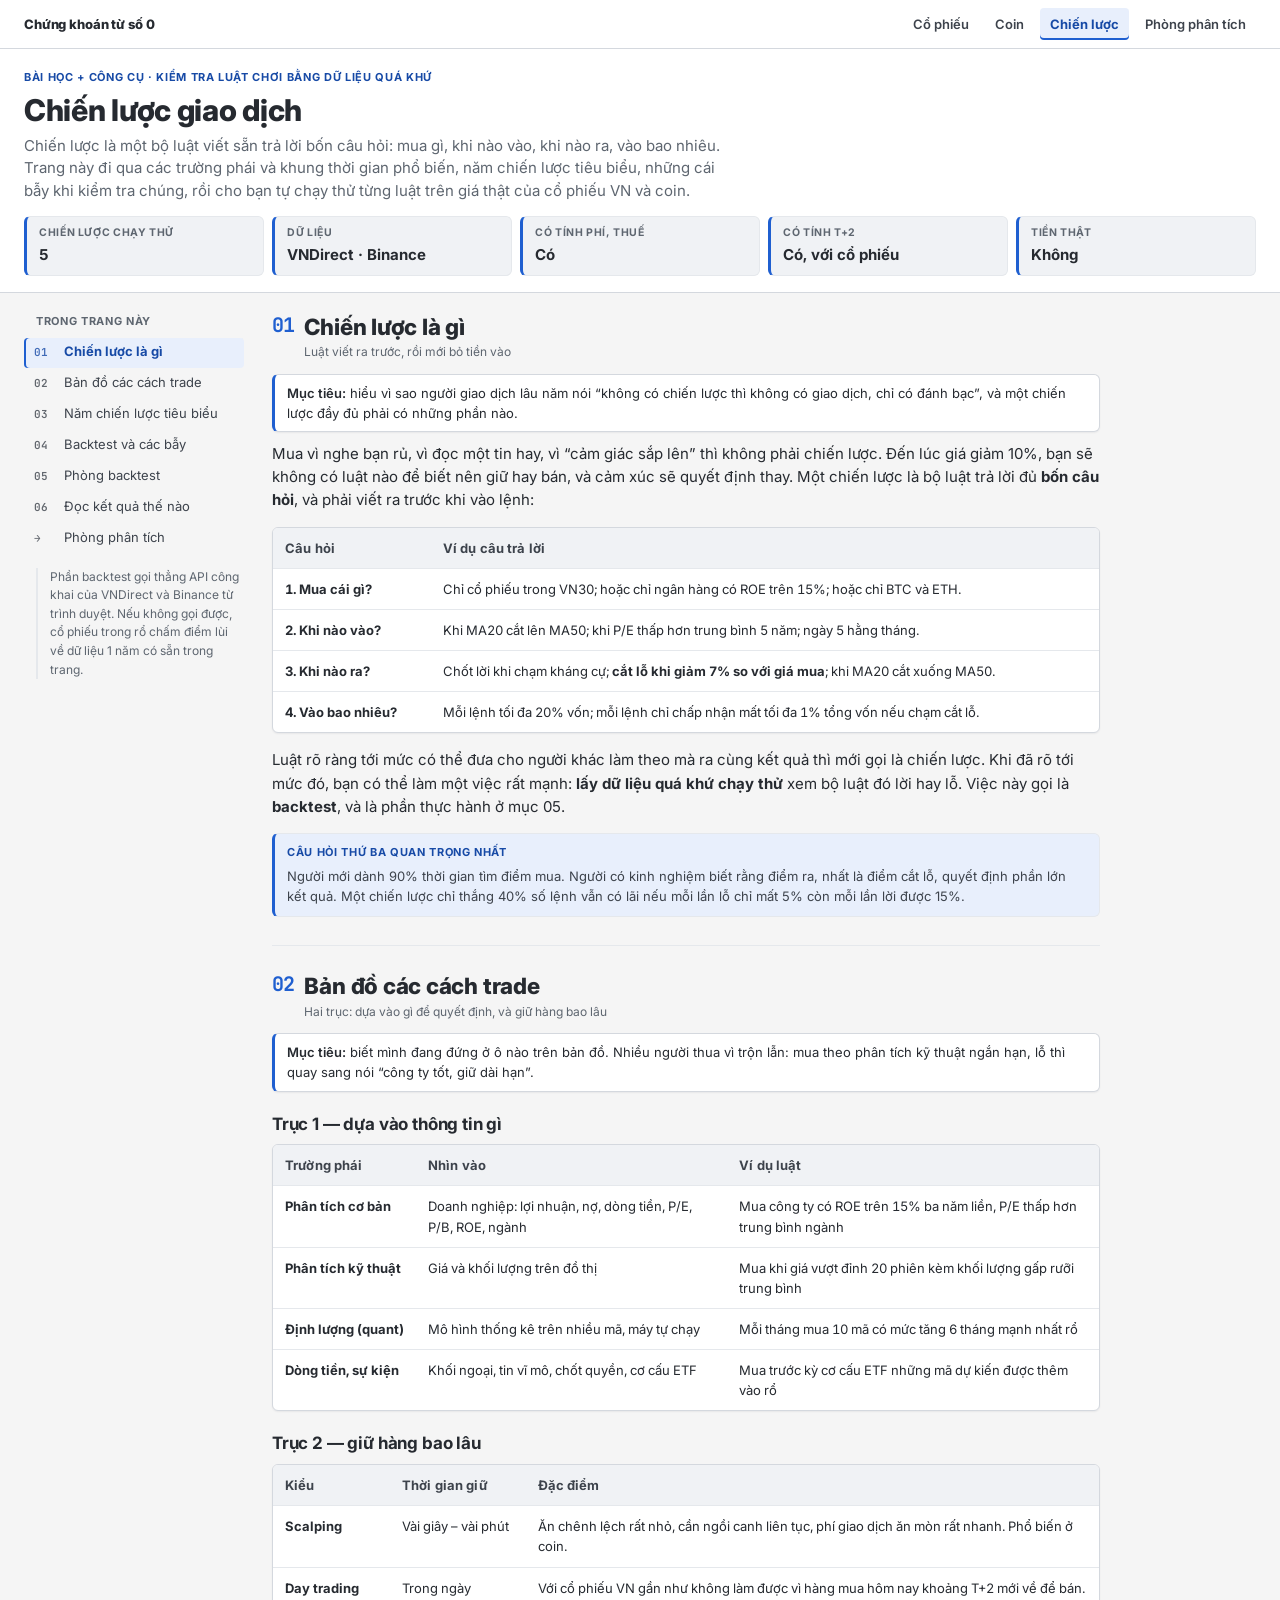
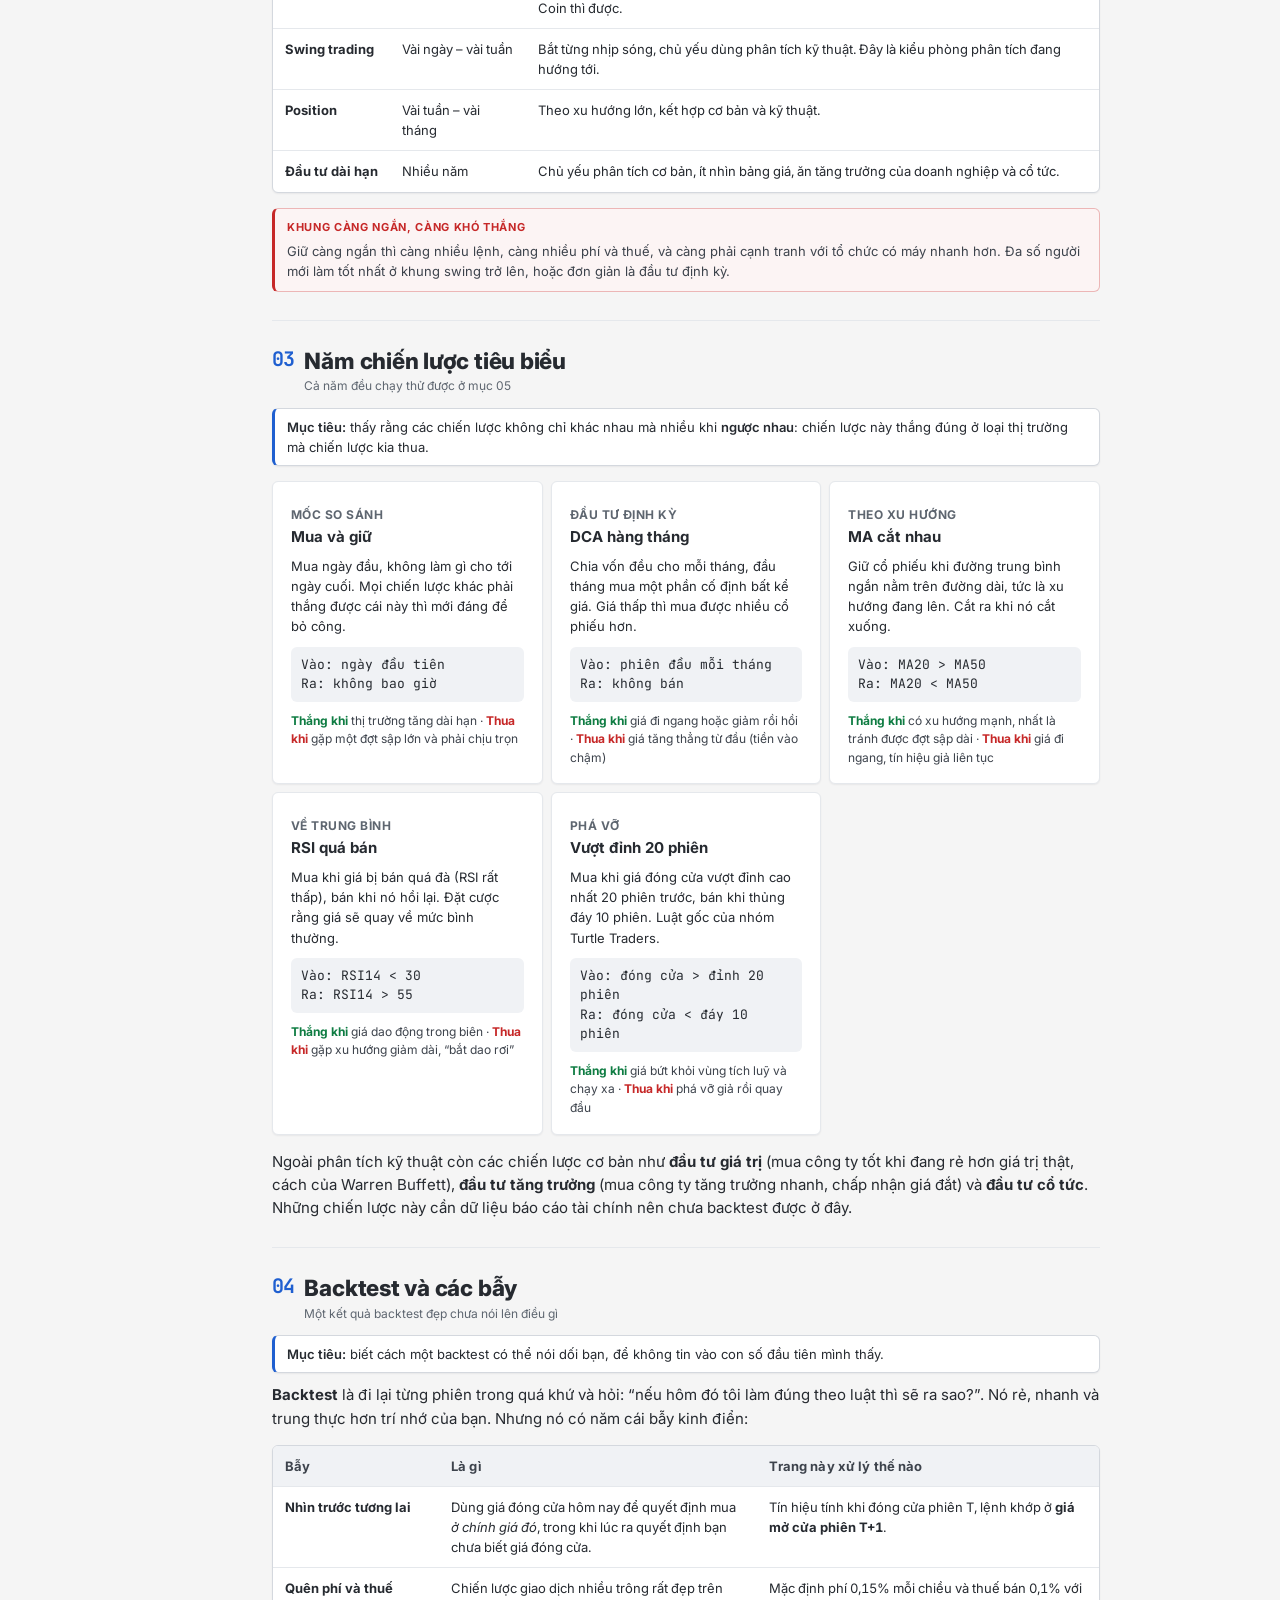
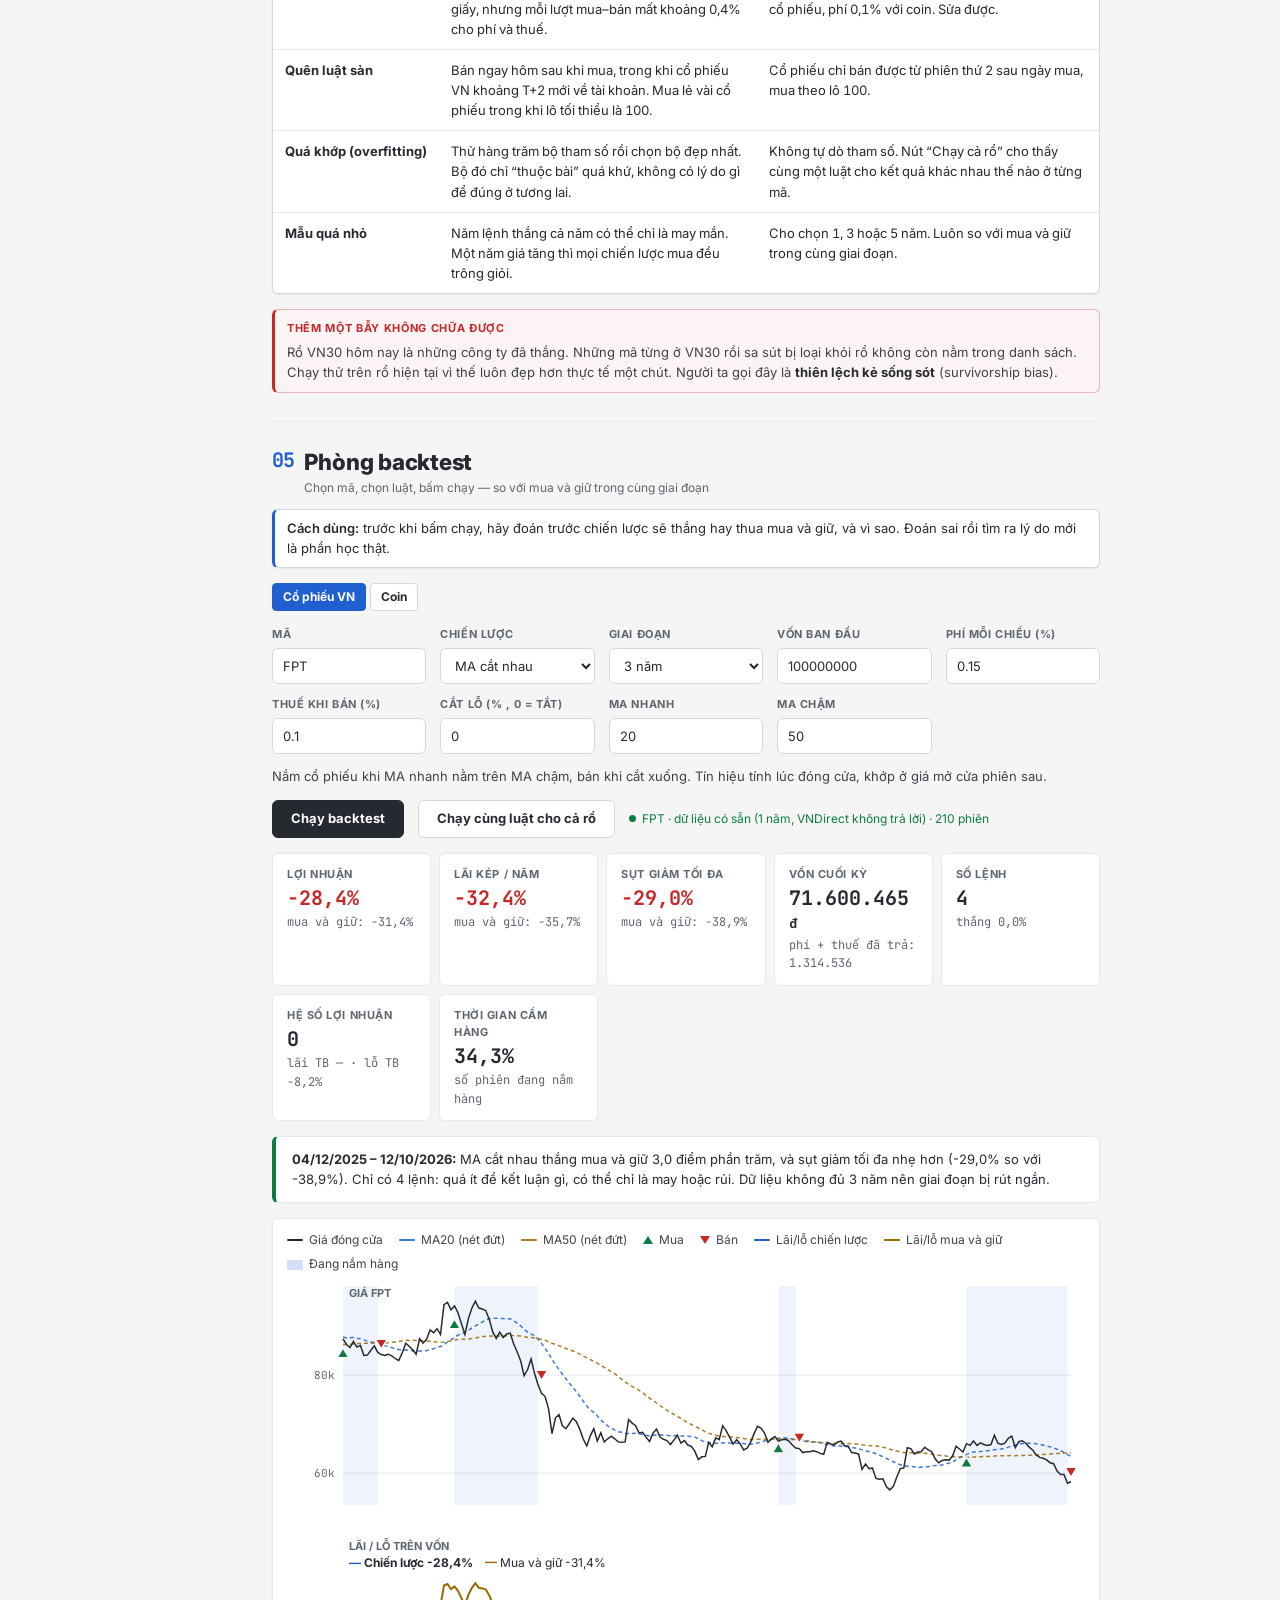
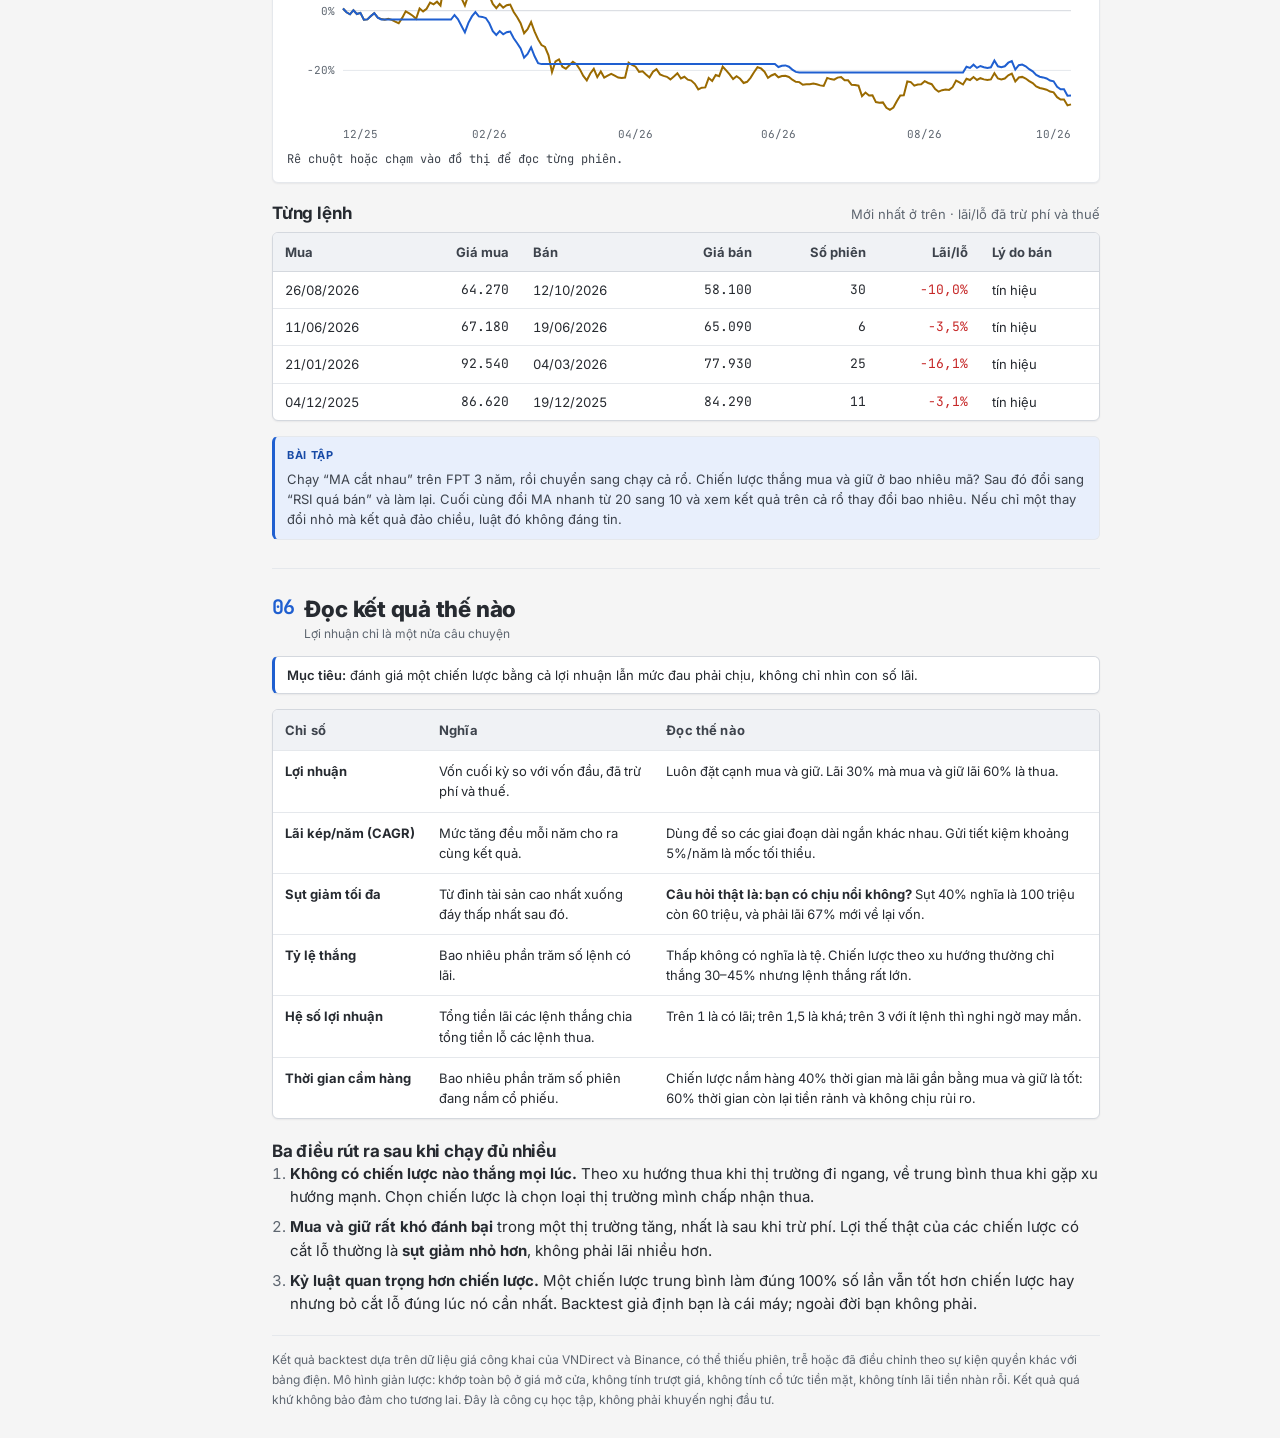
==== commit 2fc5a0e3: "Đổi giao diện sang Data-Dense Dashboard, bỏ chế độ tối Nền xám trung tính, thẻ trắng viền mảnh, acce" ====
--- a/chien-luoc.html
+++ b/chien-luoc.html
@@ -5,23 +5,19 @@
 <meta name="viewport" content="width=device-width, initial-scale=1">
 <style>
 :root{color-scheme:light}
-@media (prefers-color-scheme:dark){:root:not([data-theme="light"]){color-scheme:dark}}
-:root[data-theme="dark"]{color-scheme:dark}
 img{max-width:100%}
 [hidden]{display:none!important}
 </style>
 <title>Chiến lược · Chứng khoán từ số 0</title>
 <meta name="description" content="Chiến lược đầu tư là gì, các trường phái và khung thời gian giao dịch, kèm phòng backtest chạy năm chiến lược trên giá thật của cổ phiếu VN và coin.">
-<link rel="icon" href="data:image/svg+xml,%3Csvg xmlns=%27http://www.w3.org/2000/svg%27 viewBox=%270 0 32 32%27%3E%3Crect x=%274%27 y=%2712%27 width=%276%27 height=%2712%27 fill=%27%23007A4D%27/%3E%3Crect x=%276%27 y=%276%27 width=%272%27 height=%2722%27 fill=%27%23007A4D%27/%3E%3Crect x=%2718%27 y=%278%27 width=%276%27 height=%2714%27 fill=%27%23D31510%27/%3E%3Crect x=%2720%27 y=%274%27 width=%272%27 height=%2724%27 fill=%27%23D31510%27/%3E%3C/svg%3E">
+<link rel="icon" href="data:image/svg+xml,%3Csvg xmlns=%27http://www.w3.org/2000/svg%27 viewBox=%270 0 32 32%27%3E%3Crect x=%274%27 y=%2712%27 width=%276%27 height=%2712%27 fill=%27%230E7C42%27/%3E%3Crect x=%276%27 y=%276%27 width=%272%27 height=%2722%27 fill=%27%230E7C42%27/%3E%3Crect x=%2718%27 y=%278%27 width=%276%27 height=%2714%27 fill=%27%23C62828%27/%3E%3Crect x=%2720%27 y=%274%27 width=%272%27 height=%2724%27 fill=%27%23C62828%27/%3E%3C/svg%3E">
 <link rel="preconnect" href="https://fonts.googleapis.com">
 <link rel="preconnect" href="https://fonts.gstatic.com" crossorigin>
-<link rel="stylesheet" href="https://fonts.googleapis.com/css2?family=Source+Sans+3:wght@400;600;700;800&family=Source+Serif+4:ital,opsz,wght@1,8..60,400;1,8..60,600&family=Source+Code+Pro:wght@400;500;700&display=swap">
+<link rel="stylesheet" href="https://fonts.googleapis.com/css2?family=Inter:wght@400;500;600;700;800&family=JetBrains+Mono:wght@400;500;700&display=swap">
 <link rel="stylesheet" href="assets/site.css">
 <style>
 /* ---- màu riêng cho đồ thị backtest (đã kiểm tra tách biệt cho người mù màu, cả hai nền) ---- */
-:root{ --s-strat:#1F5FD0; --s-bh:#B0740E }
-@media (prefers-color-scheme:dark){ :root:not([data-theme="light"]){ --s-strat:#4A86E8; --s-bh:#B5801C } }
-:root[data-theme="dark"]{ --s-strat:#4A86E8; --s-bh:#B5801C }
+:root{ --s-strat:#1F5FD0; --s-bh:#9A6A00 }
 
 .num{ font-variant-numeric:tabular-nums }
 .lbl{ font-size:11px; font-weight:700; letter-spacing:.06em; text-transform:uppercase; color:var(--muted) }
--- a/assets/site.css
+++ b/assets/site.css
@@ -22,47 +22,6 @@
   --font-mono:"JetBrains Mono",ui-monospace,"Cascadia Mono",monospace;
   --fs-xs:.75rem; --fs-sm:.875rem; --fs-base:1.0625rem; --fs-lg:1.1875rem;
   --fs-xl:1.4rem; --fs-2xl:1.85rem;
-}
-
-@media (prefers-color-scheme: dark){
-  :root:not([data-theme="light"]){
-    --ground:#0E1116;
-    --surface:#161A21;
-    --surface-2:#1D222B;
-    --ink:#E9ECF1;
-    --ink-2:#C4CBD5;
-    --muted:#94A0B0;
-    --line:#272E39;
-    --line-soft:#20262F;
-    --accent:#EFB544;
-    --accent-ink:#F2C067;
-    --accent-wash:#241D0F;
-    --up:#2FBF6B;
-    --down:#F2605B;
-    --ceil:#BE72F0;
-    --floor:#5C9CFF;
-    --ref:#EFB544;
-    --shadow:0 1px 2px rgba(0,0,0,.4), 0 12px 32px -16px rgba(0,0,0,.7);
-  }
-}
-:root[data-theme="dark"]{
-  --ground:#0E1116;
-  --surface:#161A21;
-  --surface-2:#1D222B;
-  --ink:#E9ECF1;
-  --ink-2:#C4CBD5;
-  --muted:#94A0B0;
-  --line:#272E39;
-  --line-soft:#20262F;
-  --accent:#EFB544;
-  --accent-ink:#F2C067;
-  --accent-wash:#241D0F;
-  --up:#2FBF6B;
-  --down:#F2605B;
-  --ceil:#BE72F0;
-  --floor:#5C9CFF;
-  --ref:#EFB544;
-  --shadow:0 1px 2px rgba(0,0,0,.4), 0 12px 32px -16px rgba(0,0,0,.7);
 }
 
 *{box-sizing:border-box}
@@ -286,81 +245,45 @@
 .lab-empty{ font-size:var(--fs-xs); color:var(--muted); font-style:italic }
 
 /* ==========================================================
-   Adobe Spectrum (S2) — token hoá, phẳng có viền, tầng bậc chính xác
-   nền gray-100 · thẻ gray-50 viền gray-200 · accent blue-900
-   bo 8px (control) / 12px (card) · motion 130–190ms · focus 2px blue-800
+   Data-Dense Dashboard — tối đa thông tin trên mỗi màn hình
+   nền xám trung tính · thẻ trắng viền mảnh · accent xanh dữ liệu · xanh lục / đỏ cho tăng / giảm
+   padding 8–12px · chữ 13–15px · bo 4–6px · số dùng mono tabular · bảng đầu dính, hover tô hàng
    ========================================================== */
 :root{
-  --ground:#F8F8F8;
+  --ground:#F5F5F5;
   --surface:#FFFFFF;
-  --surface-2:#F3F3F3;
-  --ink:#222222;
-  --ink-2:#464646;
-  --muted:#6D6D6D;
-  --line:#D5D5D5;
-  --line-soft:#E6E6E6;
-  --accent:#0265DC;
-  --accent-ink:#0054B6;
-  --accent-wash:#E0F2FF;
-  --focus:#147AF3;
-  --up:#007A4D;
-  --down:#D31510;
-  --ceil:#7326D3;
-  --floor:#0B6E7C;
-  --ref:#A34D00;
-  --font-body:"Source Sans 3","Segoe UI",system-ui,sans-serif;
-  --font-serif:"Source Serif 4",Georgia,serif;
-  --font-mono:"Source Code Pro",ui-monospace,"Cascadia Mono",monospace;
-  --shadow:0 1px 4px rgba(0,0,0,.08);
-  --radius:12px;
-  --radius-ctl:8px;
-  --dur:160ms;
-  --ease:cubic-bezier(.45,0,.4,1);
-}
-@media (prefers-color-scheme: dark){
-  :root:not([data-theme="light"]){
-    --ground:#2C2C2C;
-    --surface:#373737;
-    --surface-2:#434343;
-    --ink:#F5F5F5;
-    --ink-2:#DEDEDE;
-    --muted:#C4C4C4;
-    --line:#6A6A6A;
-    --line-soft:#565656;
-    --accent:#7CB9F9;
-    --accent-ink:#A5D0FB;
-    --accent-wash:#1F4272;
-    --focus:#7CBCFB;
-    --up:#4FD3A1;
-    --down:#FF9A94;
-    --ceil:#C9A3F9;
-    --floor:#5FD4E8;
-    --ref:#F2CE79;
-    --shadow:0 1px 4px rgba(0,0,0,.4);
-  }
-}
-:root[data-theme="dark"]{
-    --ground:#2C2C2C;
-    --surface:#373737;
-    --surface-2:#434343;
-    --ink:#F5F5F5;
-    --ink-2:#DEDEDE;
-    --muted:#C4C4C4;
-    --line:#6A6A6A;
-    --line-soft:#565656;
-    --accent:#7CB9F9;
-    --accent-ink:#A5D0FB;
-    --accent-wash:#1F4272;
-    --focus:#7CBCFB;
-    --up:#4FD3A1;
-    --down:#FF9A94;
-    --ceil:#C9A3F9;
-    --floor:#5FD4E8;
-    --ref:#F2CE79;
-  --shadow:0 1px 4px rgba(0,0,0,.4);
-}
-
-/* chữ: Adobe Clean → Source Sans 3; heading không bóp chữ, đậm 700 */
+  --surface-2:#F0F2F5;
+  --ink:#262A30;
+  --ink-2:#3D434C;
+  --muted:#5E6670;
+  --line:#D4D8DE;
+  --line-soft:#E5E8EC;
+  --accent:#1F5FD0;
+  --accent-ink:#174AA6;
+  --accent-wash:#E8EFFC;
+  --on-accent:#FFFFFF;
+  --focus:#1F5FD0;
+  --up:#0E7C42;
+  --down:#C62828;
+  --ceil:#7B3FC4;
+  --floor:#0B7285;
+  --ref:#9A6A00;
+  --font-body:"Inter","Segoe UI",system-ui,sans-serif;
+  --font-serif:"Inter","Segoe UI",system-ui,sans-serif;
+  --font-mono:"JetBrains Mono",ui-monospace,"Cascadia Mono",monospace;
+  --fs-xs:.75rem; --fs-sm:.8125rem; --fs-base:.9375rem; --fs-lg:1.0625rem;
+  --fs-xl:1.25rem; --fs-2xl:1.5rem;
+  --shadow:0 1px 2px rgba(16,24,40,.06);
+  --grid-gap:8px;
+  --card-pad:12px;
+  --row-h:36px;
+  --header-h:48px;
+  --radius:6px;
+  --radius-ctl:4px;
+  --dur:120ms;
+  --ease:cubic-bezier(.2,0,0,1);
+}
+/* chữ: heading không bóp chữ, đậm 700 */
 body{ background:var(--ground); line-height:1.5 }
 main{ max-width:76ch }
 h1,h2,h3{ letter-spacing:0; font-weight:700 }
@@ -369,7 +292,7 @@
 h3{ font-weight:700 }
 b,strong{ font-weight:700 }
 
-/* "detail" của Spectrum: nhãn nhỏ viết hoa, đậm, chữ thường không mono */
+/* nhãn "detail": nhãn nhỏ viết hoa, đậm, chữ thường không mono */
 .eyebrow, .rail-title, .fact dt, .level-meta, .rail-note, .plan .when,
 .dl dt small, .aside b, .warn b, .lab-s, .lab-hint, .lab-ohlc dt{
   font-family:var(--font-body); font-weight:700; letter-spacing:.06em; text-transform:uppercase;
@@ -407,7 +330,7 @@
 .fig{ padding:18px 18px 14px }
 .fig figcaption{ border-top-color:var(--line-soft) }
 
-/* in-line alert của S2: viền 2px, bo 12, nền lớp 2 */
+/* khối ghi chú / cảnh báo: viền, bo, nền lớp 2 */
 .aside, .warn{ padding:16px 20px; border-radius:var(--radius); background:var(--surface); box-shadow:none }
 .aside{ border:2px solid var(--line) }
 .warn{ border:2px solid var(--down) }
@@ -438,7 +361,7 @@
 .plan li, .disclaimer{ border-color:var(--line-soft) }
 .legend{ font-family:var(--font-body); font-weight:600 }
 
-/* checkbox Spectrum: ô 16px, nhãn sentence-case, không chip */
+/* checkbox: ô 16px, nhãn sentence-case, không chip */
 .mark{
   margin-top:28px; padding:0; min-height:44px; border:0; border-radius:0; background:transparent; box-shadow:none;
   font-family:var(--font-body); font-size:var(--fs-sm); font-weight:600; letter-spacing:0; text-transform:none; color:var(--ink-2);
@@ -559,7 +482,7 @@
   font:700 var(--fs-sm)/1 var(--font-body); border-radius:var(--radius-ctl); min-height:36px;
   padding:0 16px; cursor:pointer; border:1px solid var(--line);
 }
-.jn-primary{ background:var(--accent); border-color:var(--accent); color:#fff }
+.jn-primary{ background:var(--accent); border-color:var(--accent); color:var(--on-accent) }
 .jn-primary:hover{ background:var(--accent-ink); border-color:var(--accent-ink) }
 .jn-ghost{ background:var(--surface); color:var(--ink-2) }
 .jn-ghost:hover{ background:var(--surface-2); color:var(--ink) }
@@ -610,3 +533,122 @@
 .stat dt{ font-size:11px; font-weight:700; letter-spacing:.06em; text-transform:uppercase; color:var(--muted) }
 .stat dd{ margin:4px 0 0; font-weight:700; font-size:var(--fs-base); font-variant-numeric:tabular-nums }
 .stat dd small{ display:block; font-weight:400; font-size:var(--fs-xs); color:var(--muted); margin-top:3px; line-height:1.5 }
+
+/* ==========================================================
+   Data-Dense Dashboard — lớp hoàn thiện: mật độ, lưới, bảng, KPI
+   ========================================================== */
+body{ background:var(--ground); font-size:var(--fs-base); line-height:1.55 }
+.wrap{ max-width:1440px; padding:0 clamp(12px,2vw,24px) }
+main{ max-width:92ch; padding-top:20px }
+h1,h2,h3{ font-family:var(--font-body); letter-spacing:-.01em }
+.num, table td, .stat dd, .jn-cards dd, .jn-facts dd, .fact dd, .lab-ohlc dd{ font-variant-numeric:tabular-nums }
+
+/* thanh trên: cao 48px, dính đầu trang */
+.topnav{ position:sticky; top:0; z-index:20; background:var(--surface); border-bottom:1px solid var(--line) }
+.topnav .wrap{ min-height:var(--header-h); padding-top:6px; padding-bottom:6px; gap:2px 6px }
+.topnav .brand{ font-size:var(--fs-sm); font-weight:800 }
+.topnav a.nav{ font-size:var(--fs-sm); min-height:32px; padding:0 10px; border-radius:var(--radius-ctl) }
+.topnav a.nav[aria-current="page"]{ background:var(--accent-wash); color:var(--accent-ink); box-shadow:inset 0 -2px 0 var(--accent) }
+
+/* masthead gọn: tiêu đề nhỏ, dải KPI */
+.masthead{ background:var(--surface); border-bottom:1px solid var(--line) }
+.masthead .wrap{ padding-top:20px; padding-bottom:16px }
+.eyebrow{ font-size:11px; color:var(--accent-ink) }
+h1{ font-size:clamp(1.5rem,3vw,1.875rem); font-weight:800; margin-top:6px }
+.h1-sub{ font-size:var(--fs-base); margin-top:6px; max-width:110ch; line-height:1.5 }
+.facts{ margin-top:14px; display:grid; grid-template-columns:repeat(auto-fit,minmax(150px,1fr)); gap:var(--grid-gap);
+  border:0; background:transparent; overflow:visible; border-radius:0 }
+.fact{ padding:8px var(--card-pad); background:var(--surface-2); border:1px solid var(--line-soft); border-radius:var(--radius);
+  border-left:3px solid var(--accent) }
+.fact:last-child{ border-right:1px solid var(--line-soft) }
+.fact dt{ font-size:10.5px }
+.fact dd{ font-size:var(--fs-base); font-weight:700; margin-top:2px }
+
+/* lưới trang: rail 220px dính dưới thanh trên */
+@media (min-width:1000px){
+  .shell{ grid-template-columns:220px minmax(0,1fr); gap:0 28px }
+  .rail{ top:var(--header-h); max-height:calc(100vh - var(--header-h)); padding:20px 0 24px }
+}
+.rail ol{ margin-top:8px }
+.rail a{ min-height:30px; padding:5px 10px; font-size:var(--fs-sm); border-radius:var(--radius-ctl); grid-template-columns:24px minmax(0,1fr) }
+.rail a.on{ background:var(--accent-wash); color:var(--accent-ink); box-shadow:inset 2px 0 0 var(--accent) }
+.rail-note{ margin-top:14px }
+
+/* khối nội dung: khoảng cách chặt */
+.level{ padding-bottom:28px; scroll-margin-top:calc(var(--header-h) + 12px) }
+.level + .level{ padding-top:26px }
+.level-head{ gap:10px }
+.level-num{ font-size:var(--fs-xl); font-family:var(--font-mono); font-weight:700; padding-top:2px }
+.level h2{ font-size:clamp(1.2rem,2.4vw,1.4rem); font-weight:800 }
+.level-meta{ margin-top:3px; font-size:var(--fs-xs) }
+h3{ font-size:var(--fs-lg); margin-top:22px; font-weight:700 }
+p + p, p + ul, ul + p{ margin-top:10px }
+
+.aside{ font-family:var(--font-body); font-style:normal; font-size:var(--fs-sm); line-height:1.55;
+  padding:10px var(--card-pad); border:1px solid var(--line-soft); border-left:3px solid var(--accent);
+  background:var(--accent-wash); border-radius:var(--radius) }
+.warn{ padding:10px var(--card-pad); border:1px solid color-mix(in srgb, var(--down) 30%, transparent); border-left:3px solid var(--down);
+  background:color-mix(in srgb, var(--down) 5%, var(--surface)); border-radius:var(--radius) }
+.formula{ padding:10px var(--card-pad); font-size:var(--fs-xs) }
+
+/* thẻ: trắng, viền mảnh, bóng rất nhẹ, padding 12px */
+.goal, .board-wrap, .tbl-wrap, .fig, .lab-read, .jn-form, .jn-item, .card, .stat, .jn-cards{
+  border:1px solid var(--line); border-radius:var(--radius); box-shadow:var(--shadow);
+}
+.goal{ margin-top:12px; padding:8px var(--card-pad); border-left:3px solid var(--accent) }
+.card, .jn-form, .jn-item{ padding:var(--card-pad) }
+.fig{ padding:var(--card-pad) var(--card-pad) 10px; margin-top:12px }
+.fig figcaption{ margin-top:8px; padding-top:8px }
+.lab-read{ padding:10px var(--card-pad) }
+.grid, .strats{ gap:var(--grid-gap) !important }
+
+/* KPI: ô sát nhau, nhãn nhỏ, số mono lớn */
+.stat, .jn-cards{ gap:1px; background:var(--line-soft) }
+.stat > div, .jn-cards div{ padding:8px var(--card-pad) }
+.stat dt, .jn-cards dt, .jn-facts dt{ font-size:10.5px }
+.stat dd, .jn-cards dd{ font-family:var(--font-mono); font-size:var(--fs-lg); margin-top:2px }
+
+/* bảng: hàng 36px, đầu dính, hover tô hàng, số mono */
+table.board th, table.tbl th, .wl th, table.screen th, table.rules th{
+  position:sticky; top:0; z-index:1; background:var(--surface-2); font-size:11.5px; font-weight:700;
+  padding:6px 10px; border-bottom:1px solid var(--line); text-transform:none; letter-spacing:.01em }
+table.board td, .wl td, table.screen td{ padding:0 10px; height:var(--row-h); font-size:var(--fs-sm) }
+table.tbl td, table.rules td{ padding:7px 10px; font-size:var(--fs-sm) }
+table.board td, .wl td{ font-family:var(--font-mono) }
+.wl .sym, .wl .sub{ font-family:var(--font-body) }
+table.board tbody tr:hover td, table.tbl tbody tr:hover td, .wl tbody tr:hover td,
+table.screen tbody tr:hover td, table.rules tbody tr:hover td{ background:var(--accent-wash) }
+.wl tbody tr.on td, table.screen tbody tr.on td{ background:color-mix(in srgb, var(--accent) 14%, var(--surface)) }
+
+/* điều khiển: gọn 28–32px, bo 4px */
+.lab-tf{ gap:0 }
+.lab-tf button{ min-height:28px; padding:0 10px; font-size:var(--fs-xs); border-radius:0; margin-left:-1px }
+.lab-tf button:first-child{ border-radius:var(--radius-ctl) 0 0 var(--radius-ctl); margin-left:0 }
+.lab-tf button:last-child{ border-radius:0 var(--radius-ctl) var(--radius-ctl) 0 }
+.lab-tf button.on{ background:var(--accent); border-color:var(--accent); color:var(--on-accent); position:relative }
+.lab-jump{ min-height:26px; padding:0 10px; border-width:1px; border-radius:var(--radius-ctl); background:var(--surface) }
+.lab-jump:hover{ background:var(--accent-wash) }
+.lab-inds button, .chips .chip{ min-height:28px; padding:0 10px; border-radius:var(--radius-ctl); font-size:var(--fs-xs) }
+.lab-inds button.on, .chips .chip.on{ background:var(--accent); border-color:var(--accent); color:var(--on-accent) }
+.lab-ctl input[type="text"], .lab-ctl select, .jn-form input, .jn-form select, .toolbar input[type=search]{
+  min-height:32px; border-radius:var(--radius-ctl); font-size:var(--fs-sm) }
+.lab-ctl input:focus-visible, .lab-ctl select:focus-visible, .jn-form input:focus-visible,
+.jn-form select:focus-visible, .toolbar input:focus-visible{
+  border-color:var(--accent); box-shadow:0 0 0 3px var(--accent-wash); outline:2px solid var(--focus); outline-offset:0 }
+.jn-primary, .jn-ghost, .jn-tools button{ min-height:32px; border-radius:var(--radius-ctl); font-size:var(--fs-sm) }
+.jn-primary{ color:var(--on-accent) }
+.jn-grid{ gap:var(--grid-gap) }
+.jn-list{ gap:var(--grid-gap); margin-top:12px }
+.mark{ margin-top:16px; min-height:36px }
+.tag, .lab-tag, .jn-side{ border-radius:var(--radius-ctl) }
+@media (pointer:coarse){
+  .lab-tf button, .lab-jump, .lab-inds button, .chip, .jn-primary, .jn-ghost, .jn-tools button, .topnav a.nav{ min-height:44px }
+}
+
+/* trạng thái đang tải: vòng xoay nhỏ */
+.lab-status.is-wait::before{ background:transparent; border:2px solid var(--accent); border-right-color:transparent;
+  width:8px; height:8px; animation:dd-spin .8s linear infinite }
+@keyframes dd-spin{ to{ transform:rotate(360deg) } }
+
+.outro{ padding:28px 0 40px }
+.disclaimer{ margin-top:20px; padding-top:14px; max-width:110ch }
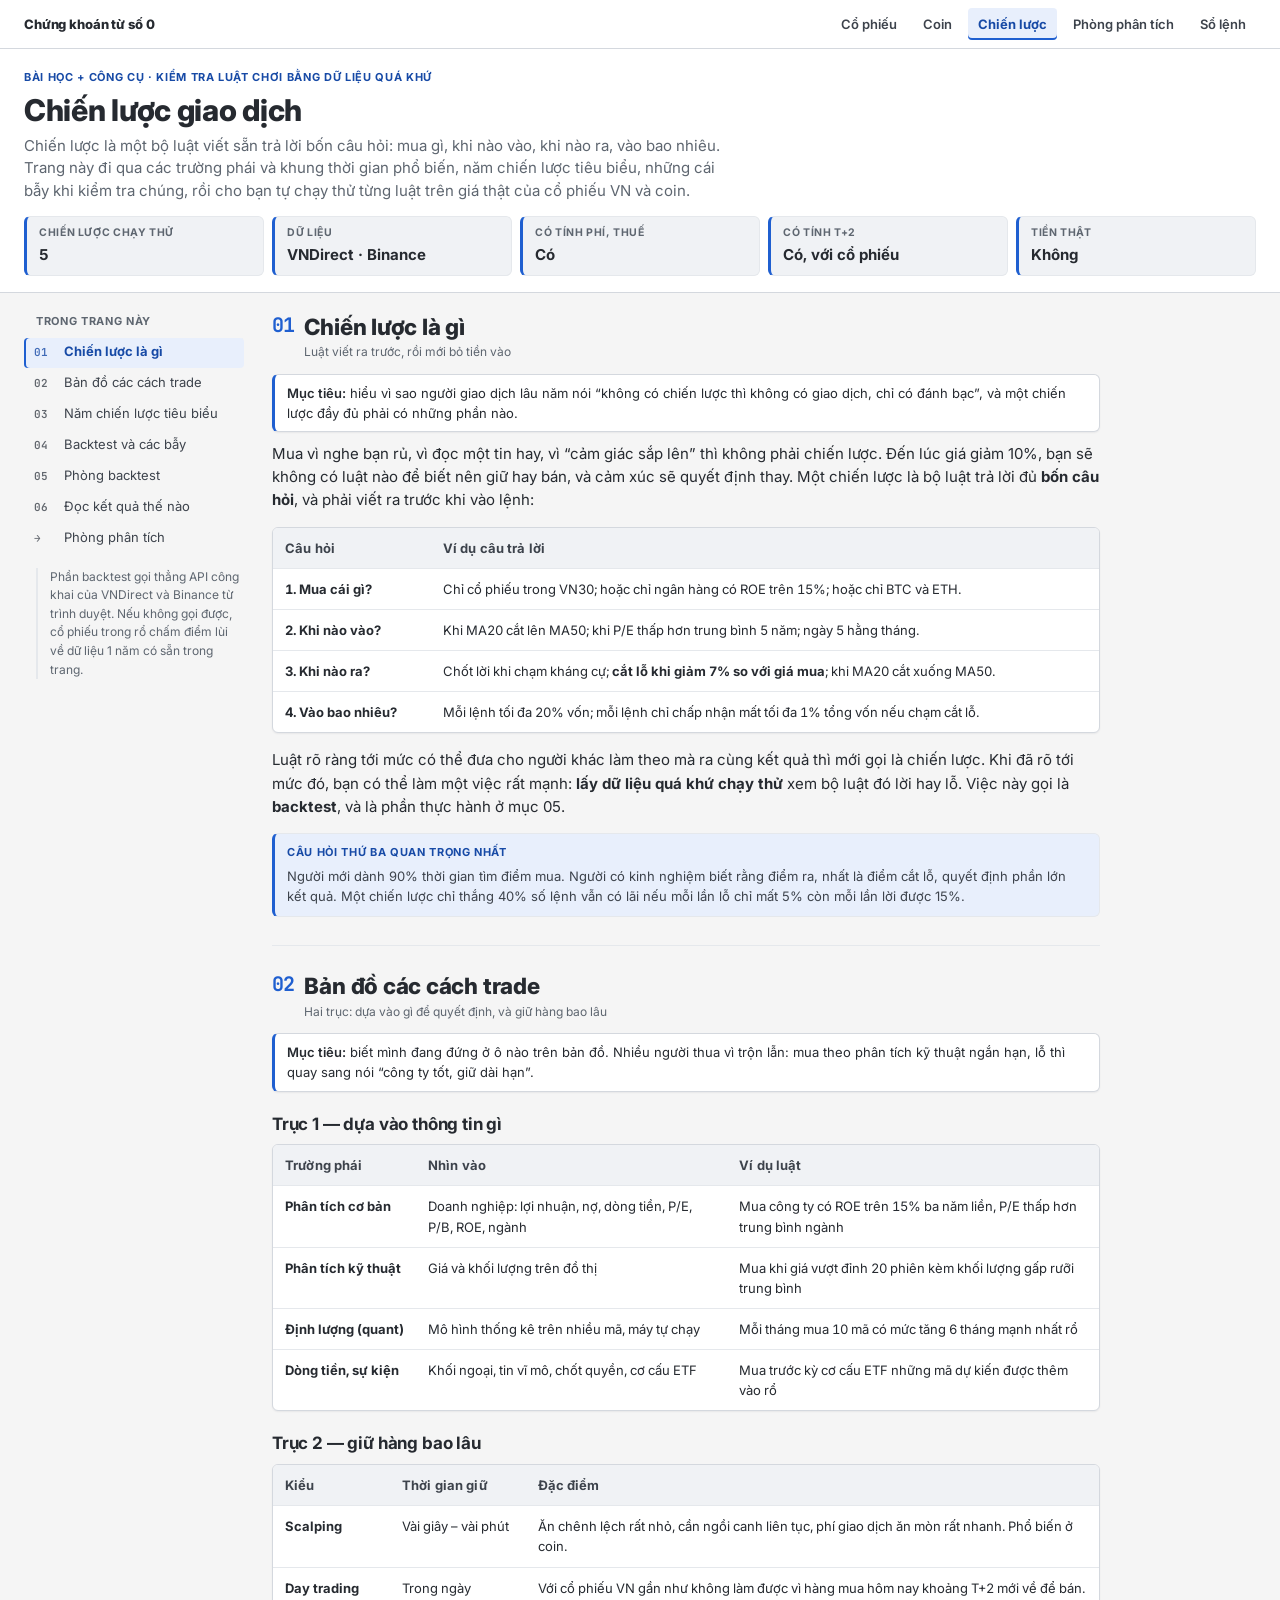
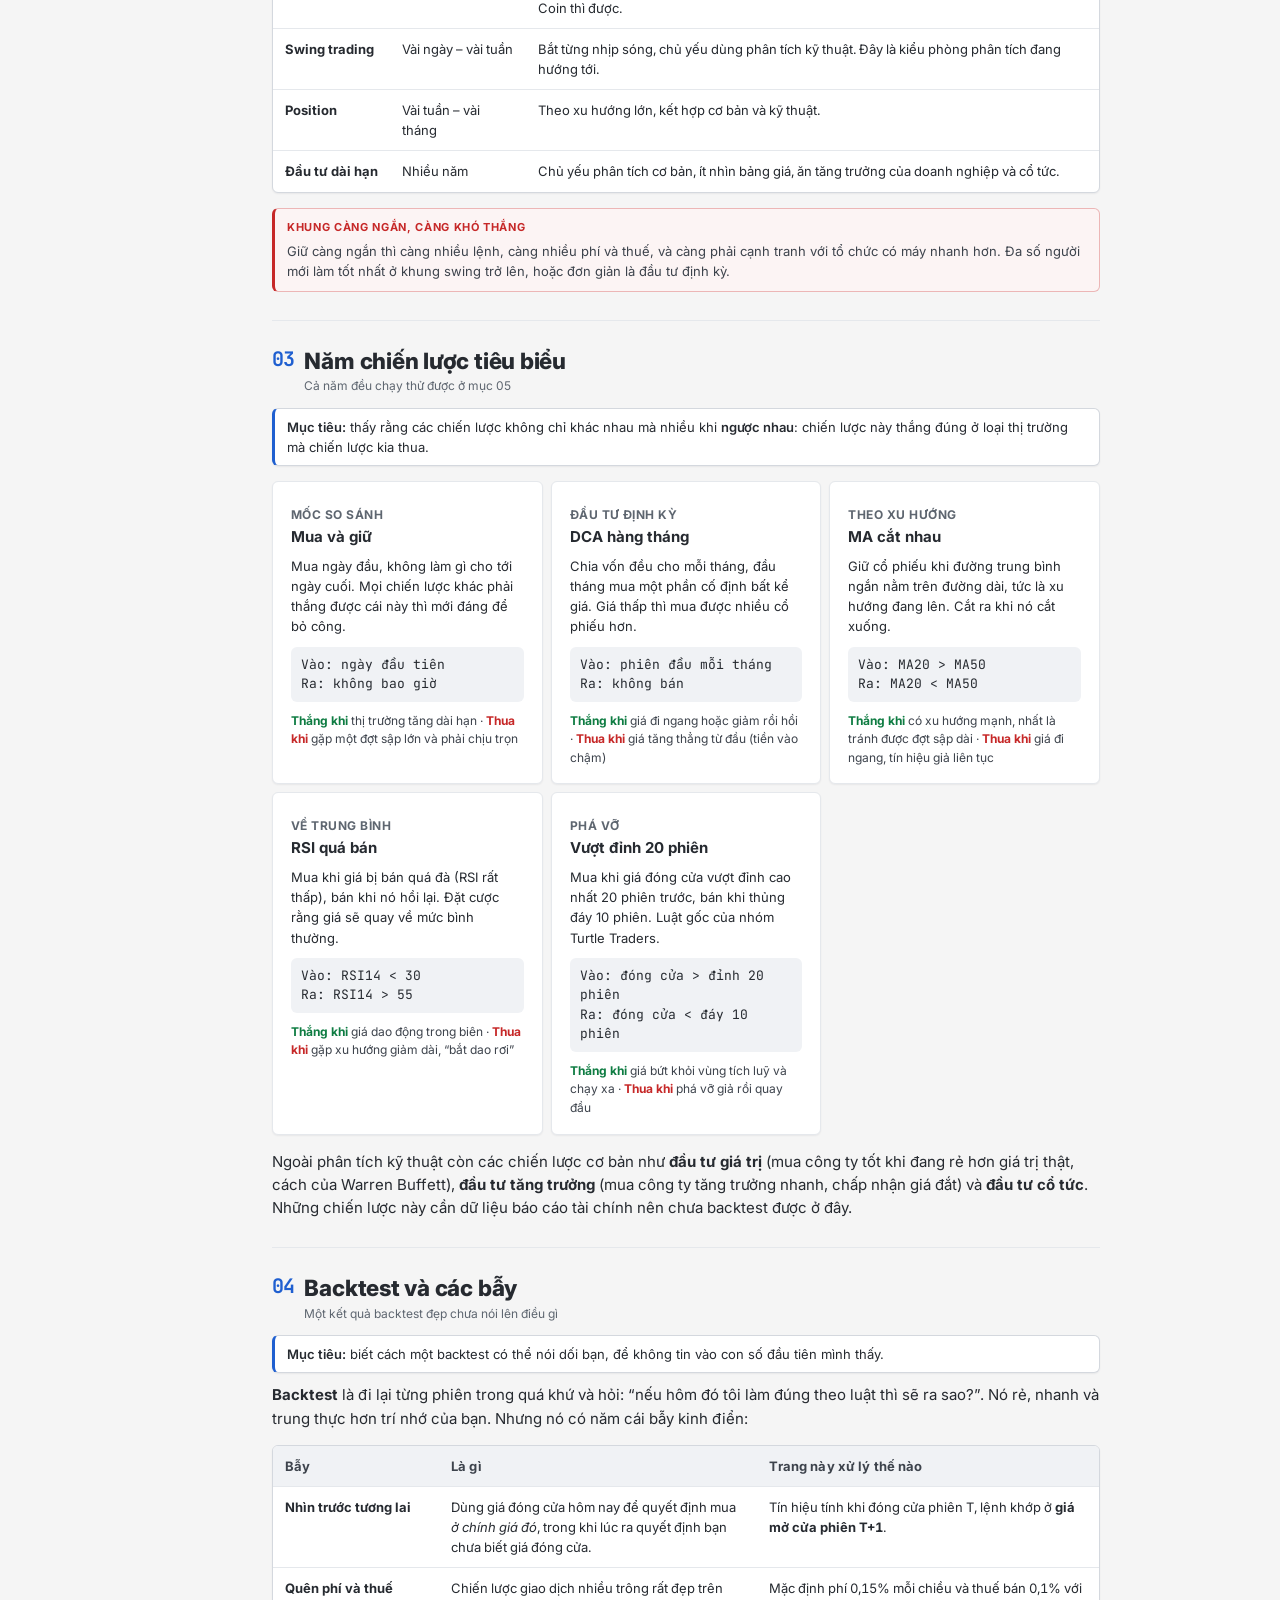
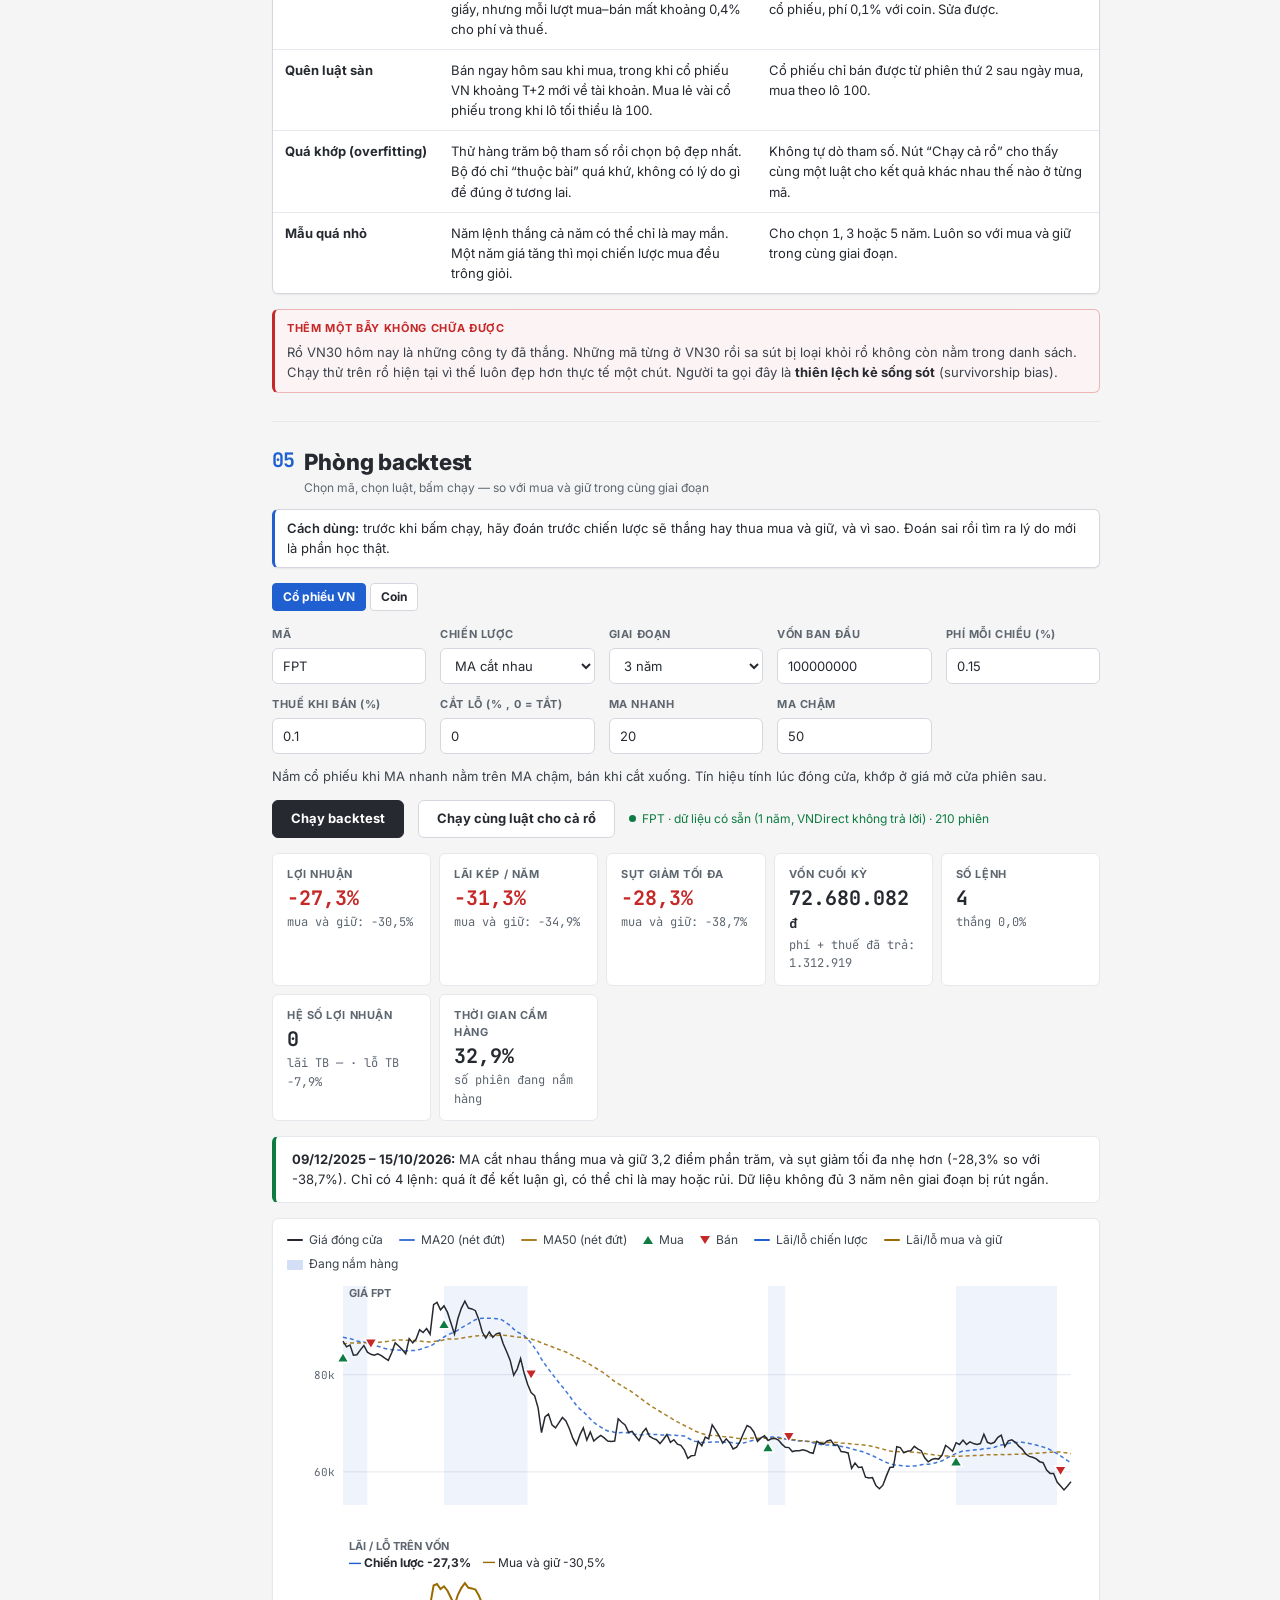
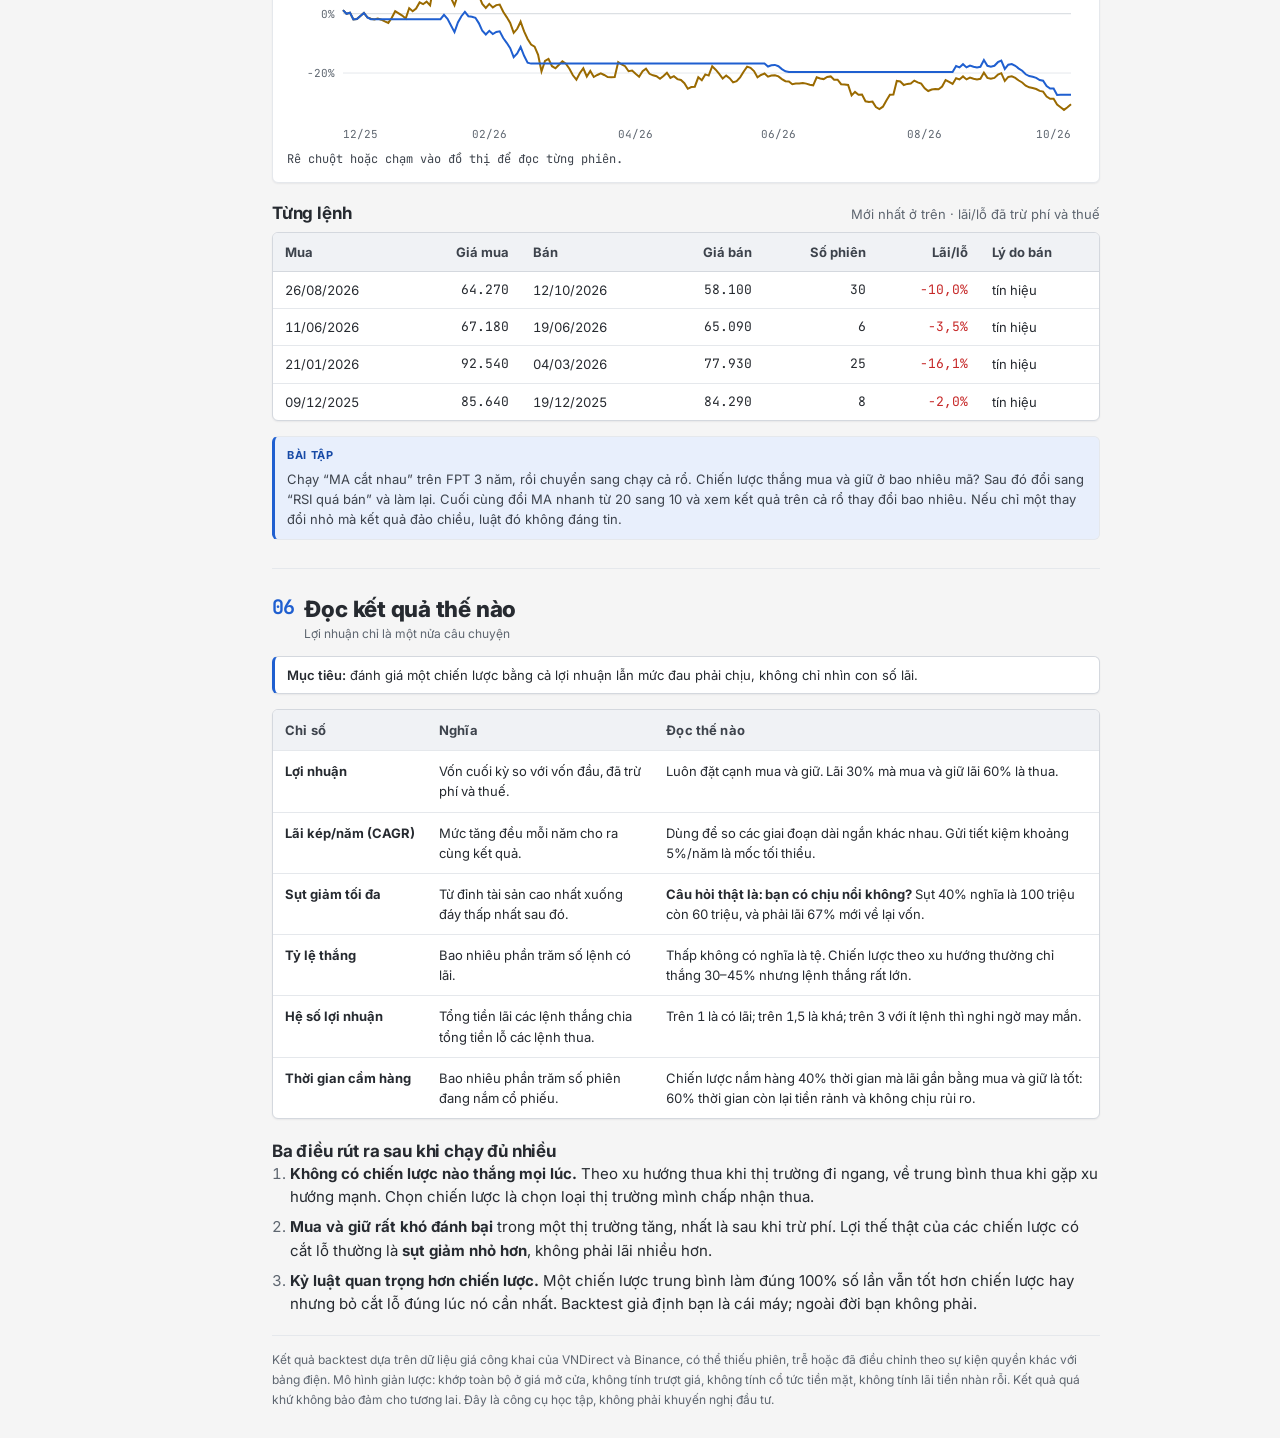
==== commit b00917f1: "Trang sổ lệnh: lịch sử lệnh của hai bot crypto, lời lỗ, so với backtest" ====
--- a/chien-luoc.html
+++ b/chien-luoc.html
@@ -100,6 +100,7 @@
     <a class="nav" href="coin.html">Coin</a>
     <a class="nav" href="chien-luoc.html" aria-current="page">Chiến lược</a>
     <a class="nav" href="phan-tich.html">Phòng phân tích</a>
+    <a class="nav" href="so-lenh.html">Sổ lệnh</a>
   </div>
 </nav>
 
